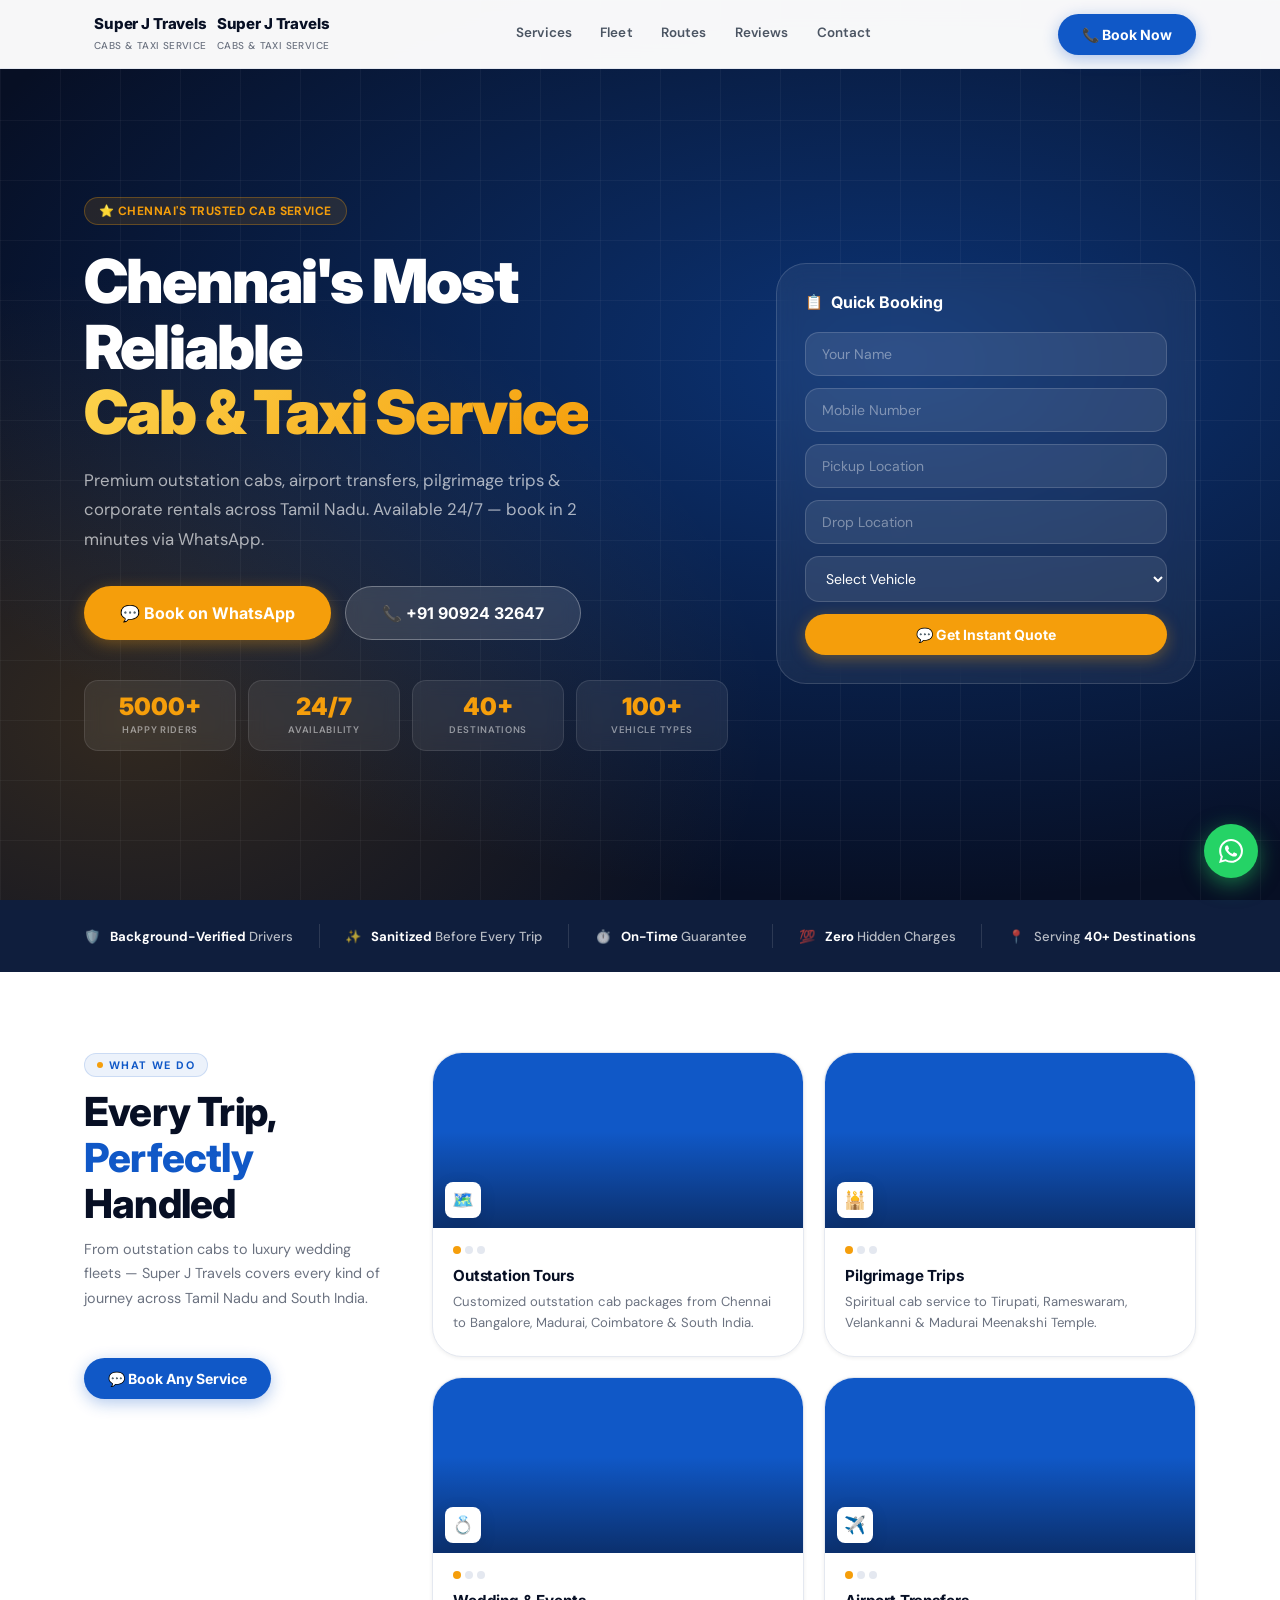
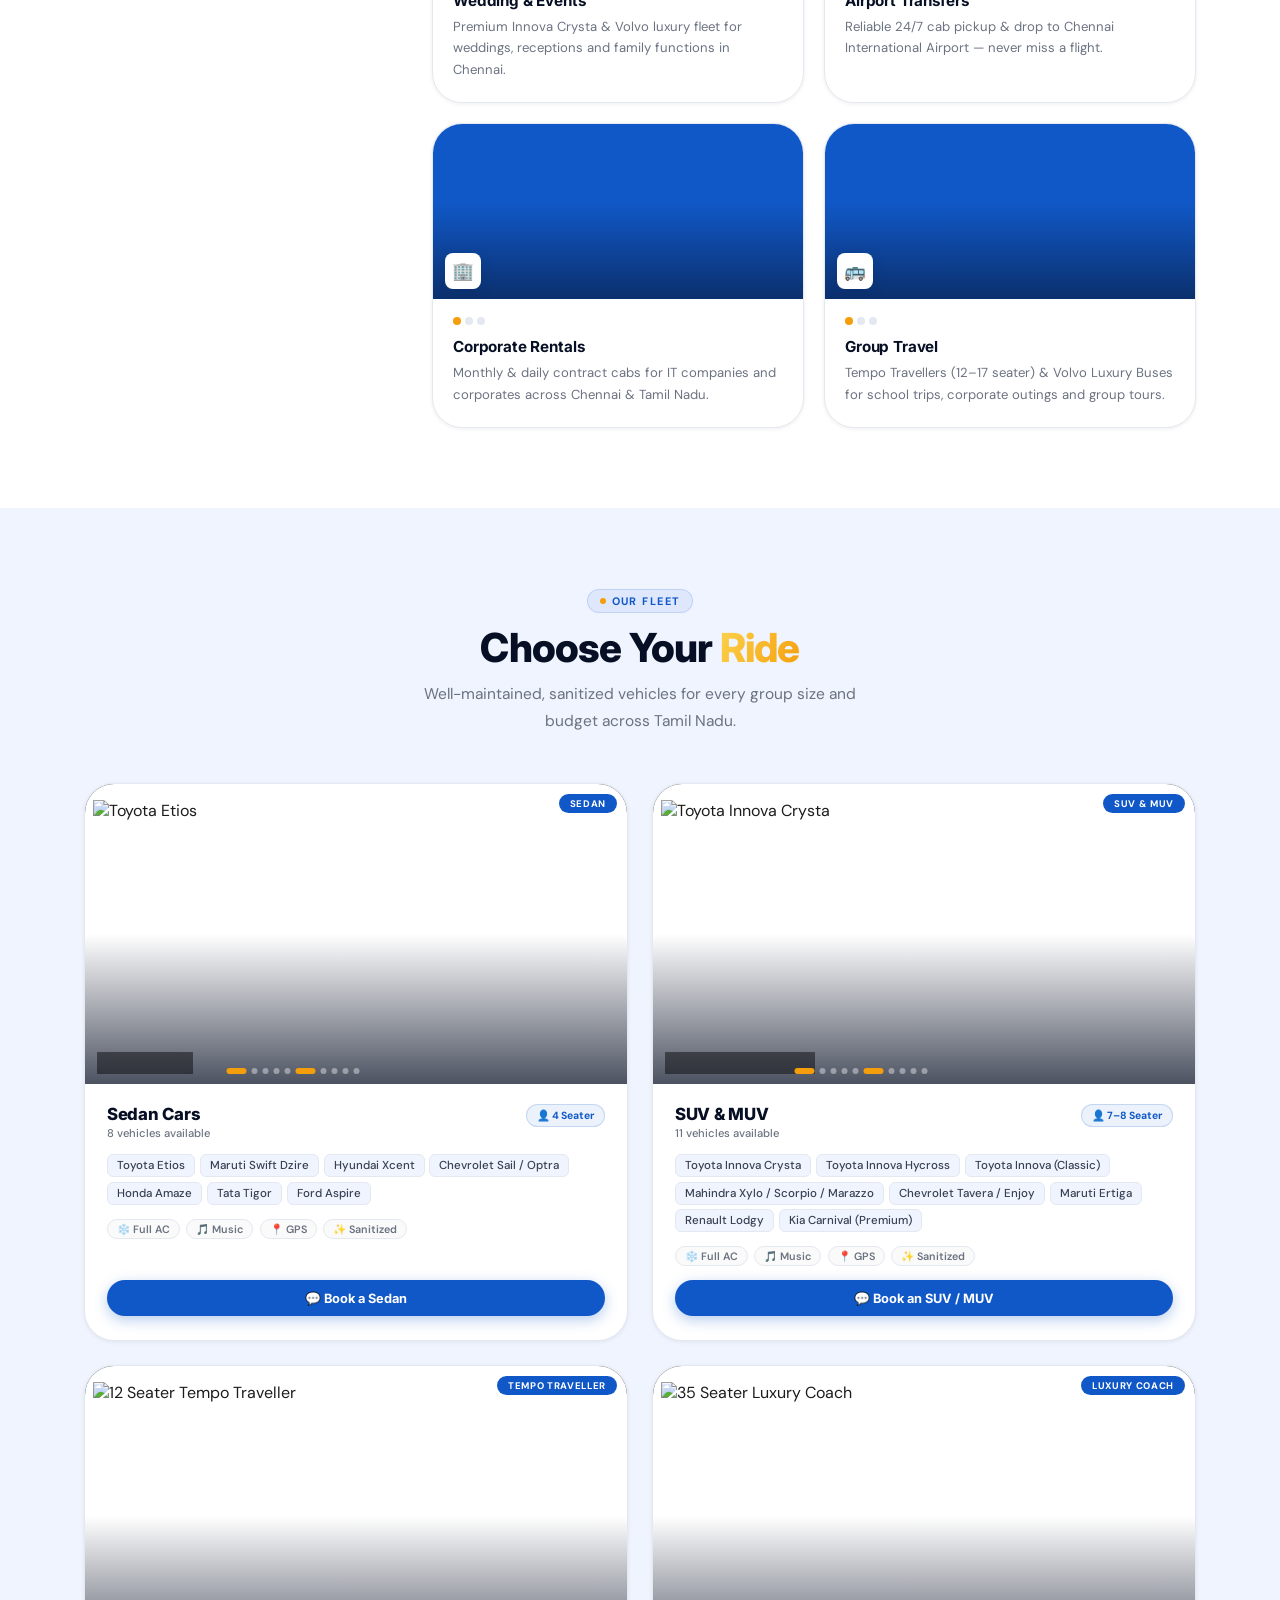
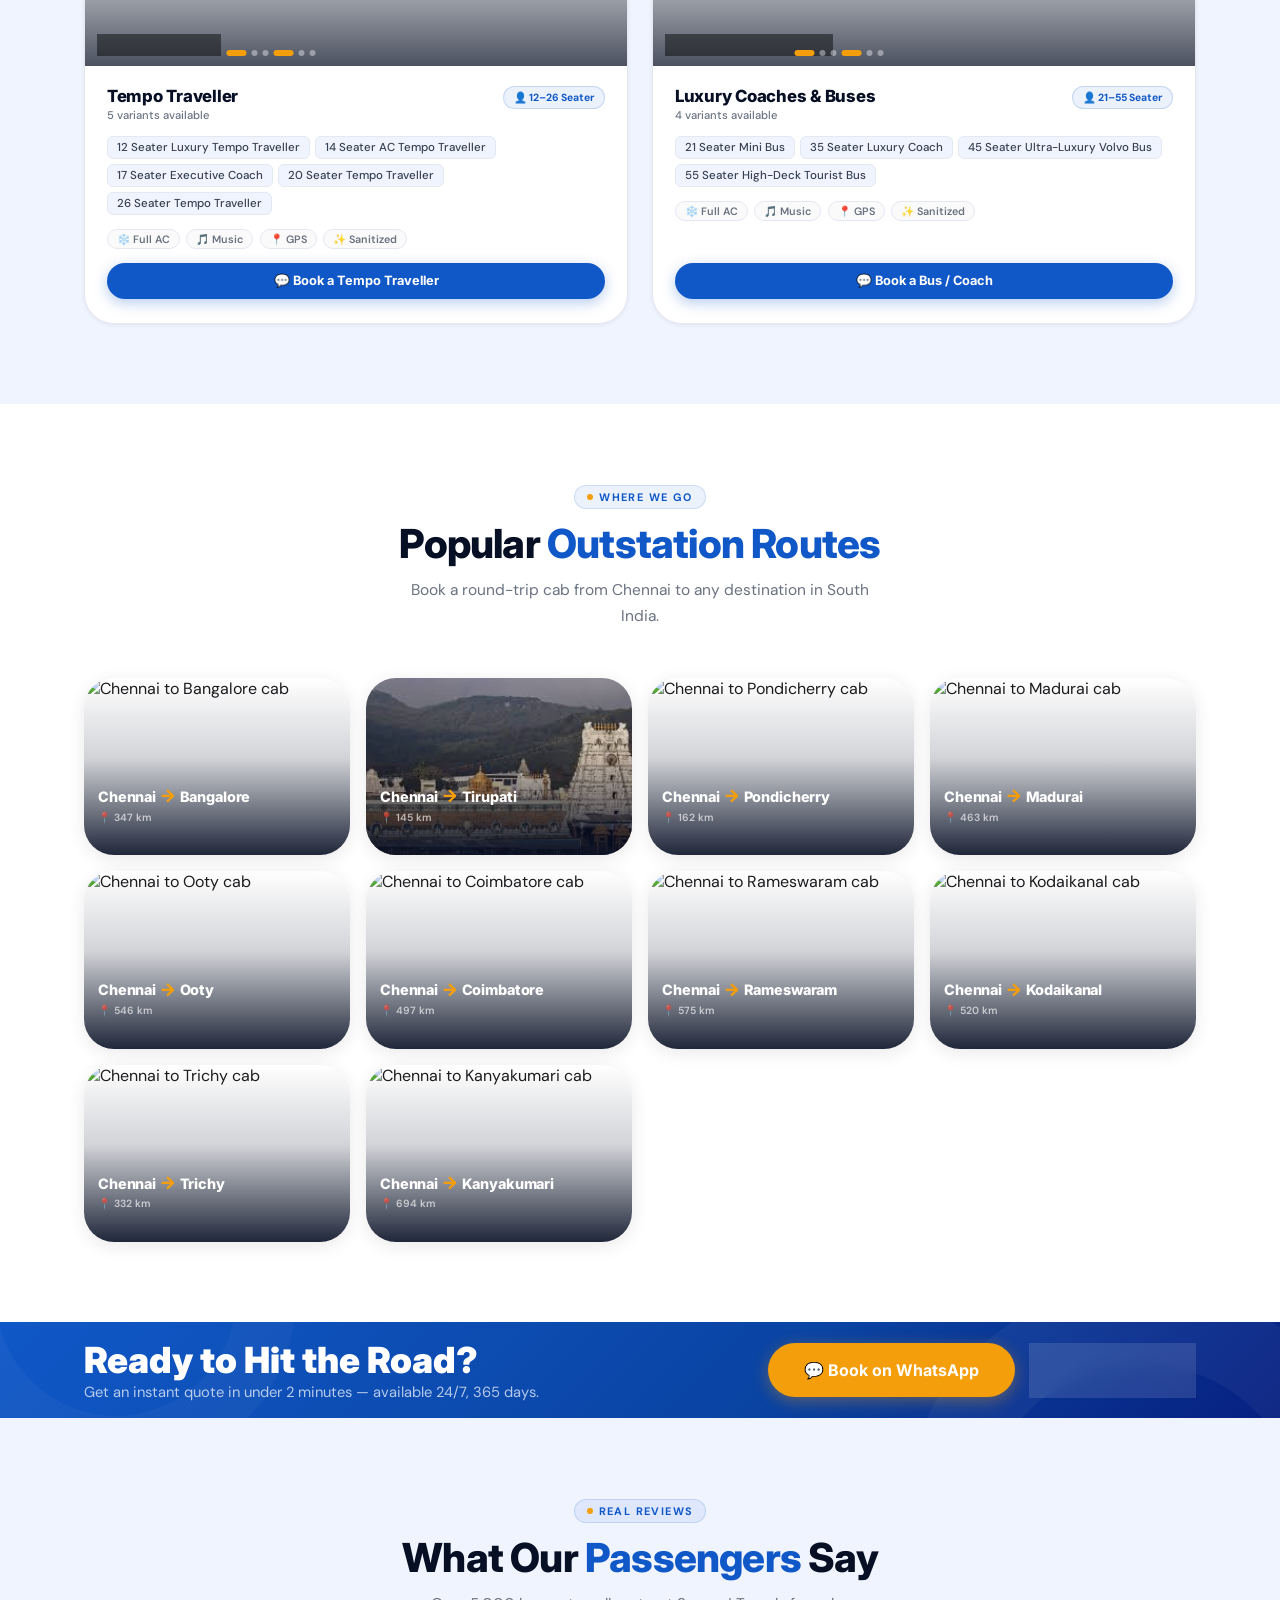
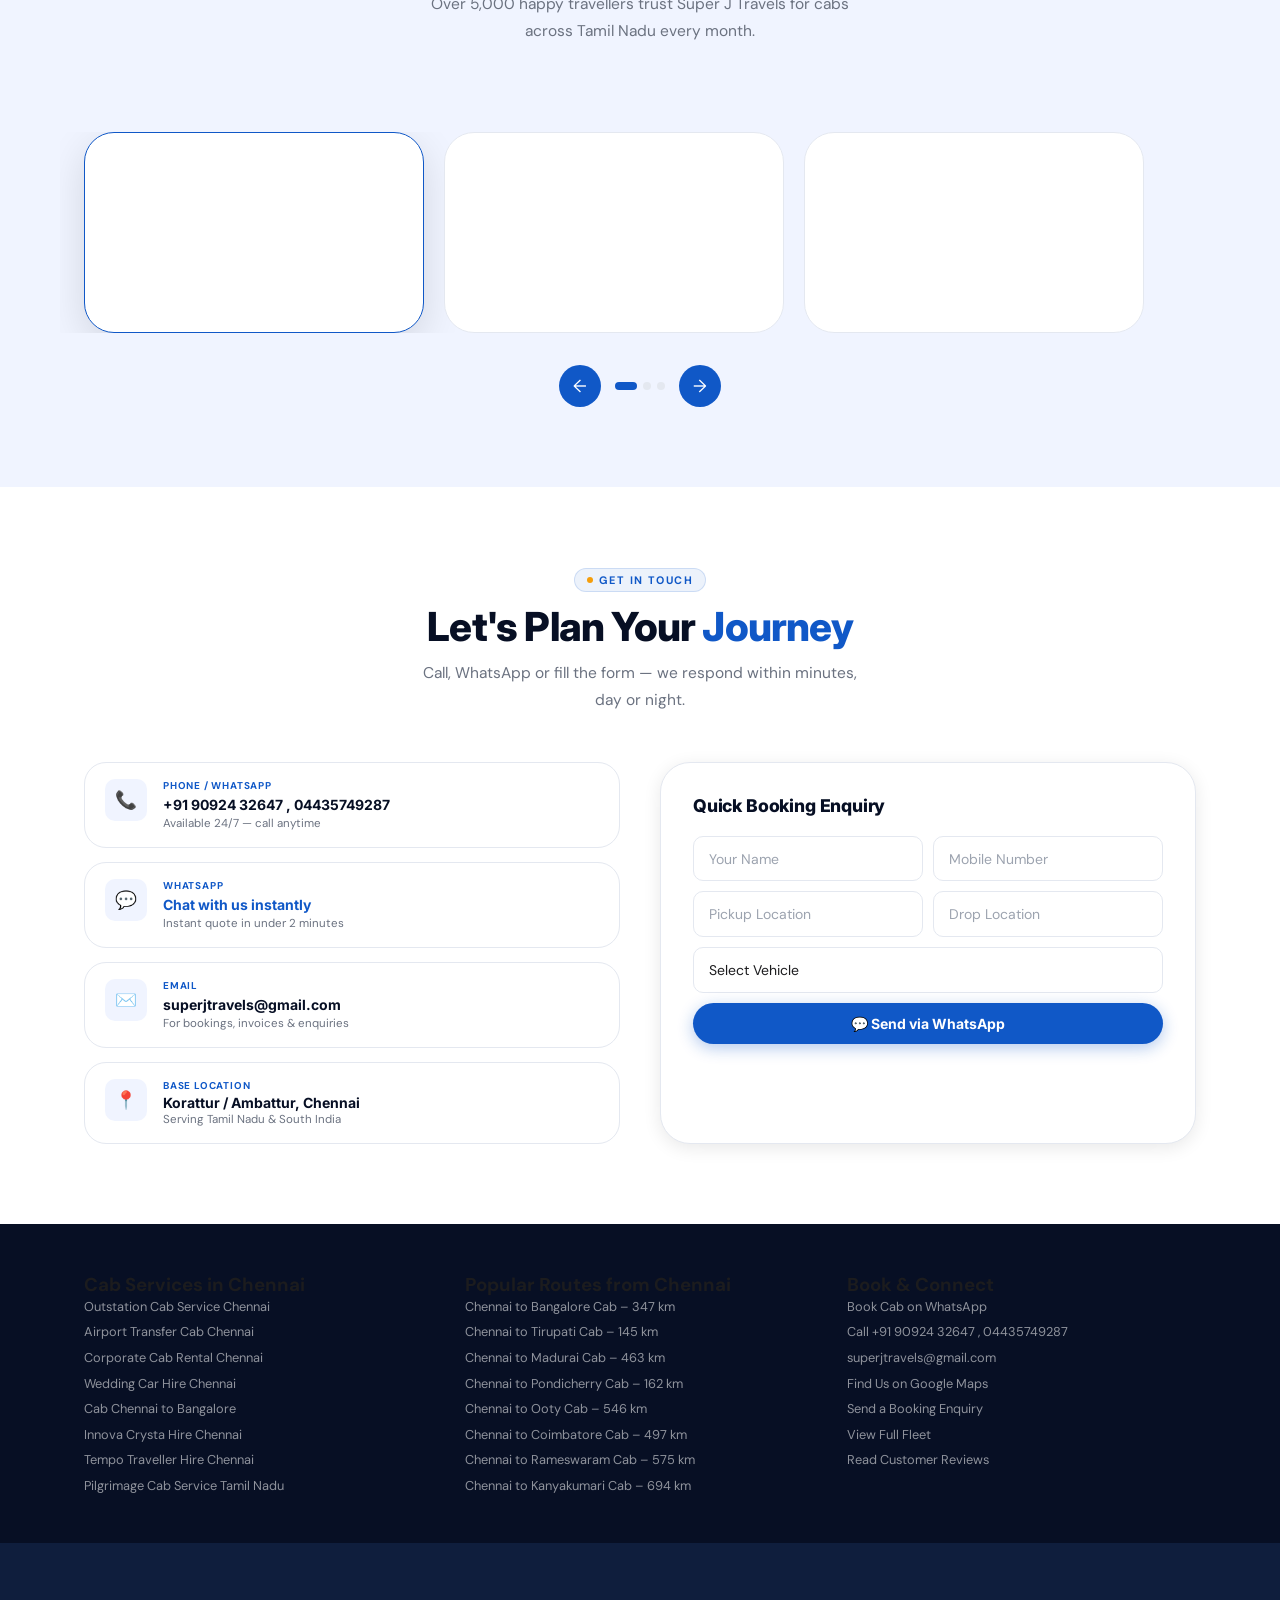
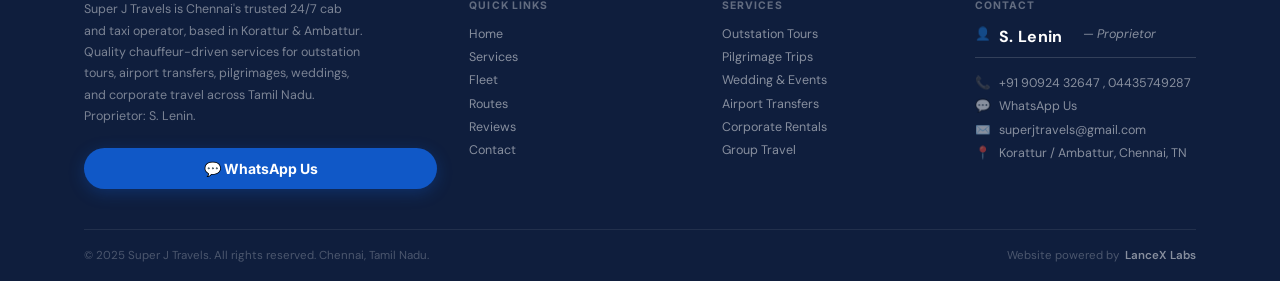
==== index.html @ 06e4482f "Update index.html" ====
<!DOCTYPE html>
<html lang="en">
<head>
<meta charset="UTF-8"/>
<meta name="viewport" content="width=device-width,initial-scale=1.0"/>
<title>Super J Travels – Best Cab & Taxi Service in Chennai | 24/7 Outstation Cabs Tamil Nadu</title>
<meta name="description" content="Super J Travels offers reliable 24/7 cab and taxi services in Chennai, Tamil Nadu. Book outstation cabs, airport transfers, pilgrimage trips to Tirupati & Rameswaram, wedding cars, and corporate rentals. Call +91 90924 32647."/>
<meta name="keywords" content="cab service Chennai, taxi service Chennai, outstation cab Chennai, airport transfer Chennai, Tirupati cab from Chennai, Rameswaram cab, Chennai to Bangalore cab, Innova Crysta hire Chennai, corporate cab Chennai, Super J Travels, cabs Tamil Nadu, 24/7 taxi Chennai"/>
<meta name="author" content="Super J Travels, Chennai"/>
<link rel="icon" href="https://github.com/lancexlabs/superjtravels/blob/main/images/logo.jpeg?raw=true" type="image/x-icon" style="width: 300px; height: auto;">
<meta name="robots" content="index, follow"/>
<link rel="canonical" href="https://superjtravels.in/"/>
<meta property="og:type" content="website"/>
<meta property="og:title" content="Super J Travels – Best Cab & Taxi Service in Chennai"/>
<meta property="og:description" content="24/7 premium cab service in Chennai. Outstation tours, airport transfers, pilgrimage trips, wedding cars & corporate rentals across Tamil Nadu."/>
<meta property="og:url" content="https://superjtravels.in/"/>
<meta property="og:image" content="https://superjtravels.in/images/logo.png"/>
<meta property="og:site_name" content="Super J Travels"/>
<meta property="og:locale" content="en_IN"/>
<meta name="twitter:card" content="summary_large_image"/>
<meta name="twitter:title" content="Super J Travels – Cab & Taxi Service Chennai"/>
<meta name="twitter:description" content="Premium 24/7 cab service in Chennai. Book outstation, airport, pilgrimage & corporate rides."/>
<meta name="geo.region" content="IN-TN"/>
<meta name="geo.placename" content="Chennai"/>
<meta name="geo.position" content="13.0827;80.2707"/>
<meta name="ICBM" content="13.0827, 80.2707"/>

<script type="application/ld+json">
{
  "@context":"https://schema.org",
  "@type":"LocalBusiness",
  "name":"Super J Travels",
  "description":"Premium 24/7 cab and taxi service in Chennai. Outstation tours, airport transfers, pilgrimage trips, wedding cars and corporate rentals across Tamil Nadu.",
  "url":"https://superjtravels.in",
  "telephone":"+919092432647",
  "email":"superjtravels@gmail.com",
  "address":{"@type":"PostalAddress","addressLocality":"Chennai","addressRegion":"Tamil Nadu","addressCountry":"IN"},
  "geo":{"@type":"GeoCoordinates","latitude":13.0827,"longitude":80.2707},
  "openingHours":"Mo-Su 00:00-24:00",
  "priceRange":"₹₹",
  "serviceArea":{"@type":"State","name":"Tamil Nadu"},
  "hasMap":"https://maps.google.com/?q=Chennai,Tamil+Nadu",
  "sameAs":["https://wa.me/919092432647"]
}
</script>

<script type="application/ld+json">
{
  "@context":"https://schema.org",
  "@type":"FAQPage",
  "mainEntity":[
    {"@type":"Question","name":"How do I book a cab in Chennai with Super J Travels?","acceptedAnswer":{"@type":"Answer","text":"You can book instantly via WhatsApp at +91 90924 32647 or call us directly. We respond within minutes, 24/7."}},
    {"@type":"Question","name":"Does Super J Travels offer outstation cabs from Chennai?","acceptedAnswer":{"@type":"Answer","text":"Yes, we offer outstation cabs from Chennai to Bangalore, Tirupati, Madurai, Coimbatore, Ooty, Pondicherry, Rameswaram, Kanyakumari and 40+ destinations across South India."}},
    {"@type":"Question","name":"What vehicles are available for hire in Chennai?","acceptedAnswer":{"@type":"Answer","text":"We offer Toyota Innova Crysta, Mahindra Xylo, Mahindra Scorpio, Tempo Traveller (12–17 seater), and Volvo Luxury Buses."}},
    {"@type":"Question","name":"Is Super J Travels available for airport transfers in Chennai?","acceptedAnswer":{"@type":"Answer","text":"Yes, we provide 24/7 airport pickup and drop services to and from Chennai International Airport."}}
  ]
}
</script>

<link rel="preconnect" href="https://fonts.googleapis.com"/>
<link rel="preconnect" href="https://fonts.gstatic.com" crossorigin/>
<link href="https://fonts.googleapis.com/css2?family=Inter:wght@400;500;600;700;800;900&family=DM+Sans:wght@400;500;600;700&display=swap" rel="stylesheet"/>
<link rel="stylesheet" href="style.css">
</head>
<body>

<!-- NAVBAR -->
<header class="navbar" id="navbar">
  <div class="container nav-inner">
    <a href="#home" class="nav-logo">
          <img src="https://github.com/lancexlabs/superjtravels/blob/main/images/logo.jpeg?raw=true" alt=""> <div> <strong>Super J Travels</strong><span>Cabs &amp; Taxi Service</span></div>
      <div><strong>Super J Travels</strong><span>Cabs &amp; Taxi Service</span></div>
    </a>
    <nav class="nav-links" aria-label="Main navigation">
      <a href="#services"     class="nav-link">Services</a>
      <a href="#fleet"        class="nav-link">Fleet</a>
      <a href="#routes"       class="nav-link">Routes</a>
      <a href="#testimonials" class="nav-link">Reviews</a>
      <a href="#contact"      class="nav-link">Contact</a>
    </nav>
    <a href="#" class="btn btn-blue" id="navWa">📞 Book Now</a>
    <button class="hamburger" id="hamburger" aria-label="Toggle menu" aria-expanded="false">
      <span></span><span></span><span></span>
    </button>
  </div>
</header>

<div class="mobile-nav" id="mobileNav" aria-hidden="true">
  <a href="#services"     onclick="closeMenu()">Services</a>
  <a href="#fleet"        onclick="closeMenu()">Fleet</a>
  <a href="#routes"       onclick="closeMenu()">Routes</a>
  <a href="#testimonials" onclick="closeMenu()">Reviews</a>
  <a href="#contact"      onclick="closeMenu()">Contact</a>
  <a href="#" class="btn btn-blue btn-full" id="mobileWa">💬 Book on WhatsApp</a>
</div>

<!-- HERO -->
<section class="hero" id="home" aria-label="Hero - Book a cab in Chennai">
  <div class="hero-mesh"></div>
  <div class="hero-grid"></div>
  <div class="container hero-inner">
    <div>
      <div class="hero-badge">⭐ Chennai's Trusted Cab Service</div>
      <h1 class="hero-h1">Chennai's Most Reliable<br><em>Cab &amp; Taxi Service</em></h1>
      <p class="hero-sub">Premium outstation cabs, airport transfers, pilgrimage trips &amp; corporate rentals across Tamil Nadu. Available 24/7 — book in 2 minutes via WhatsApp.</p>
      <div class="hero-actions">
        <a href="#" class="btn btn-amber btn-lg" id="heroWa">💬 Book on WhatsApp</a>
        <a href="tel:+919092432647" class="btn btn-ghost-white btn-lg">📞 +91 90924 32647</a>
      </div>
      <div class="hero-stats">
        <div class="stat"><span class="stat-val">5000+</span><span class="stat-lbl">Happy Riders</span></div>
        <div class="stat"><span class="stat-val">24/7</span><span class="stat-lbl">Availability</span></div>
        <div class="stat"><span class="stat-val">40+</span><span class="stat-lbl">Destinations</span></div>
        <div class="stat"><span class="stat-val">100+</span><span class="stat-lbl">Vehicle Types</span></div>
      </div>
    </div>
    <aside class="hero-card" aria-label="Quick booking form">
      <div class="hero-card-title">Quick Booking</div>
      <input id="hcName"    type="text" class="hc-input" placeholder="Your Name"       autocomplete="name"/>
      <input id="hcPhone"   type="tel"  class="hc-input" placeholder="Mobile Number"   autocomplete="tel"/>
      <input id="hcPickup"  type="text" class="hc-input" placeholder="Pickup Location"/>
      <input id="hcDrop"    type="text" class="hc-input" placeholder="Drop Location"/>
      <select id="hcVehicle" class="hc-input">
        <option value="">Select Vehicle</option>
        <option>Swift Dzire (4 Seater)</option>
        <option>Toyota Innova Crysta (7 Seater)</option>
        <option>Mahindra Xylo (8 Seater)</option>
        <option>Mahindra Scorpio (7 Seater)</option>
        <option>Tempo Traveller (12 Seater)</option>
        <option>Tempo Traveller (17 Seater)</option>
        <option>Volvo Luxury Bus</option>
      </select>
      <button class="btn btn-amber btn-full" id="hcSubmit" type="button">💬 Get Instant Quote</button>
    </aside>
  </div>
</section>

<!-- TRUST BAR -->
<div class="trust-bar" role="region" aria-label="Trust indicators">
  <div class="container trust-inner">
    <div class="trust-item">🛡️ <span><strong>Background-Verified</strong> Drivers</span></div>
    <div class="trust-divider"></div>
    <div class="trust-item">✨ <span><strong>Sanitized</strong> Before Every Trip</span></div>
    <div class="trust-divider"></div>
    <div class="trust-item">⏱️ <span><strong>On-Time</strong> Guarantee</span></div>
    <div class="trust-divider"></div>
    <div class="trust-item">💯 <span><strong>Zero</strong> Hidden Charges</span></div>
    <div class="trust-divider"></div>
    <div class="trust-item">📍 <span>Serving <strong>40+ Destinations</strong></span></div>
  </div>
</div>

<!-- SERVICES -->
<section class="section" id="services" aria-labelledby="svc-heading">
  <div class="container">
    <div class="svc-layout">
      <div class="svc-sidebar reveal">
        <div class="sec-head">
          <span class="sec-label">What We Do</span>
          <h2 class="sec-title" id="svc-heading">Every Trip,<br><em>Perfectly</em> Handled</h2>
          <p class="sec-sub svc-sidebar-text">From outstation cabs to luxury wedding fleets — Super J Travels covers every kind of journey across Tamil Nadu and South India.</p>
        </div>
        <a href="#" class="btn btn-blue" id="svcWa">💬 Book Any Service</a>
      </div>
      <div class="svc-grid stagger">
        <div class="svc-card"><div class="svc-img-wrap"><img class="svc-img" src="https://images.unsplash.com/photo-1506905925346-21bda4d32df4?w=600&q=80" alt="Outstation cab service from Chennai" loading="lazy" onerror="this.parentElement.style.background='#1058C7';this.style.display='none'"><span class="svc-badge">🗺️</span></div><div class="svc-body"><div class="svc-dot-bar"><div class="svc-dot"></div><div class="svc-dot"></div><div class="svc-dot"></div></div><h3 class="svc-title">Outstation Tours</h3><p class="svc-desc">Customized outstation cab packages from Chennai to Bangalore, Madurai, Coimbatore &amp; South India.</p></div></div>
        <div class="svc-card"><div class="svc-img-wrap"><img class="svc-img" src="https://images.unsplash.com/photo-1544735716-392fe2489ffa?w=600&q=80" alt="Pilgrimage cab service Tirupati Rameswaram" loading="lazy" onerror="this.parentElement.style.background='#1058C7';this.style.display='none'"><span class="svc-badge">🕌</span></div><div class="svc-body"><div class="svc-dot-bar"><div class="svc-dot"></div><div class="svc-dot"></div><div class="svc-dot"></div></div><h3 class="svc-title">Pilgrimage Trips</h3><p class="svc-desc">Spiritual cab service to Tirupati, Rameswaram, Velankanni &amp; Madurai Meenakshi Temple.</p></div></div>
        <div class="svc-card"><div class="svc-img-wrap"><img class="svc-img" src="https://images.unsplash.com/photo-1519225421980-715cb0215aed?w=600&q=80" alt="Wedding car hire Chennai" loading="lazy" onerror="this.parentElement.style.background='#1058C7';this.style.display='none'"><span class="svc-badge">💍</span></div><div class="svc-body"><div class="svc-dot-bar"><div class="svc-dot"></div><div class="svc-dot"></div><div class="svc-dot"></div></div><h3 class="svc-title">Wedding &amp; Events</h3><p class="svc-desc">Premium Innova Crysta &amp; Volvo luxury fleet for weddings, receptions and family functions in Chennai.</p></div></div>
        <div class="svc-card"><div class="svc-img-wrap"><img class="svc-img" src="https://images.unsplash.com/photo-1436491865332-7a61a109cc05?w=600&q=80" alt="Chennai airport cab transfer" loading="lazy" onerror="this.parentElement.style.background='#1058C7';this.style.display='none'"><span class="svc-badge">✈️</span></div><div class="svc-body"><div class="svc-dot-bar"><div class="svc-dot"></div><div class="svc-dot"></div><div class="svc-dot"></div></div><h3 class="svc-title">Airport Transfers</h3><p class="svc-desc">Reliable 24/7 cab pickup &amp; drop to Chennai International Airport — never miss a flight.</p></div></div>
        <div class="svc-card"><div class="svc-img-wrap"><img class="svc-img" src="https://images.unsplash.com/photo-1497366216548-37526070297c?w=600&q=80" alt="Corporate cab rental Chennai" loading="lazy" onerror="this.parentElement.style.background='#1058C7';this.style.display='none'"><span class="svc-badge">🏢</span></div><div class="svc-body"><div class="svc-dot-bar"><div class="svc-dot"></div><div class="svc-dot"></div><div class="svc-dot"></div></div><h3 class="svc-title">Corporate Rentals</h3><p class="svc-desc">Monthly &amp; daily contract cabs for IT companies and corporates across Chennai &amp; Tamil Nadu.</p></div></div>
        <div class="svc-card"><div class="svc-img-wrap"><img class="svc-img" src="https://images.unsplash.com/photo-1544620347-c4fd4a3d5957?w=600&q=80" alt="Group travel bus hire Chennai" loading="lazy" onerror="this.parentElement.style.background='#1058C7';this.style.display='none'"><span class="svc-badge">🚌</span></div><div class="svc-body"><div class="svc-dot-bar"><div class="svc-dot"></div><div class="svc-dot"></div><div class="svc-dot"></div></div><h3 class="svc-title">Group Travel</h3><p class="svc-desc">Tempo Travellers (12–17 seater) &amp; Volvo Luxury Buses for school trips, corporate outings and group tours.</p></div></div>
      </div>
    </div>
  </div>
</section>

<!-- FLEET -->
<section class="section sec-alt" id="fleet" aria-labelledby="fleet-heading">
  <div class="container">
    <div class="sec-head center reveal">
      <span class="sec-label">Our Fleet</span>
      <h2 class="sec-title" id="fleet-heading">Choose Your <mark>Ride</mark></h2>
      <p class="sec-sub">Well-maintained, sanitized vehicles for every group size and budget across Tamil Nadu.</p>
    </div>
    <div class="fleet-cat-grid stagger">

      <!-- SEDAN -->
      <div class="fleet-cat-card">
        <div class="fcc-slideshow" data-index="0">
          <div class="fcc-slides">
            <div class="fcc-slide active"><img src="https://images.overdrive.in/wp-content/uploads/2013/05/Toyota-Etios.jpg" alt="Toyota Etios" loading="lazy"/><span class="fcc-slide-name">Toyota Etios</span></div>
            <div class="fcc-slide"><img src="https://www.carbike360.com/_next/image?url=https%3A%2F%2Fs3.ap-south-1.amazonaws.com%2Fcb360static%2Fuploads%2F93915ea9-f81f-41bb-9972-b286be448b48-small-New%2520Project%2520-%25202025-01-16T161103.598.webp&w=3840&q=75" alt="Maruti Swift Dzire" loading="lazy"/><span class="fcc-slide-name">Maruti Swift Dzire</span></div>
            <div class="fcc-slide"><img src="https://imgd-ct.aeplcdn.com/664x415/n/2fhd7sa_1471629.jpg?q=80" alt="Hyundai Xcent" loading="lazy"/><span class="fcc-slide-name">Hyundai Xcent</span></div>
            <div class="fcc-slide"><img src="https://www.hondacarindia.com/_next/image?url=https%3A%2F%2Fwww.hondacarindia.com%2Fweb-data%2Fmodels%2F2024%2FnewAmaze%2Fexterior360Desktop%2FAMAZE_EXT_360_PEARL_WHITE_V-3__00009_chooseCar.png&w=3840&q=75" alt="Honda Amaze" loading="lazy"/><span class="fcc-slide-name">Honda Amaze</span></div>
            <div class="fcc-slide"><img src="https://imgd.aeplcdn.com/664x374/n/ssadv9b_1808221.jpg?q=80" alt="Tata Tigor" loading="lazy"/><span class="fcc-slide-name">Tata Tigor / Ford Aspire</span></div>
          </div>
          <button class="fcc-arrow fcc-prev" aria-label="Previous vehicle">&#8249;</button>
          <button class="fcc-arrow fcc-next" aria-label="Next vehicle">&#8250;</button>
          <div class="fcc-dots"></div>
          <span class="fcc-cat-badge">Sedan</span>
        </div>
        <div class="fcc-body">
          <div class="fcc-header">
            <div><div class="fcc-title">Sedan Cars</div><div class="fcc-subtitle">8 vehicles available</div></div>
            <div class="fcc-seats-pill">👤 4 Seater</div>
          </div>
          <ul class="fcc-models"><li>Toyota Etios</li><li>Maruti Swift Dzire</li><li>Hyundai Xcent</li><li>Chevrolet Sail / Optra</li><li>Honda Amaze</li><li>Tata Tigor</li><li>Ford Aspire</li></ul>
          <div class="fcc-amenities"><span>❄️ Full AC</span><span>🎵 Music</span><span>📍 GPS</span><span>✨ Sanitized</span></div>
          <a href="#" class="fleet-btn fcc-book-btn" data-v="Sedan Car">💬 Book a Sedan</a>
        </div>
      </div>

      <!-- SUV & MUV -->
      <div class="fleet-cat-card">
        <div class="fcc-slideshow" data-index="0">
          <div class="fcc-slides">
            <div class="fcc-slide active"><img src="https://motoroctane.com/wp-content/uploads/2020/04/innova-crysta-1.jpg" alt="Toyota Innova Crysta" loading="lazy"/><span class="fcc-slide-name">Toyota Innova Crysta</span></div>
            <div class="fcc-slide"><img src="https://5.imimg.com/data5/GD/IO/GLADMIN-24911211/mahindra-xylo-car-500x500.png" alt="Mahindra Xylo" loading="lazy"/><span class="fcc-slide-name">Mahindra Xylo</span></div>
            <div class="fcc-slide"><img src="https://5.imimg.com/data5/VK/TC/YQ/SELLER-48821263/mahindra-marazzo-500x500.png" alt="Mahindra Marazzo" loading="lazy"/><span class="fcc-slide-name">Mahindra Marazzo</span></div>
            <div class="fcc-slide"><img src="https://stimg.cardekho.com/images/carexteriorimages/930x620/Kia/Carnival/8001/1755866555419/front-left-side-47.jpg" alt="Kia Carnival" loading="lazy"/><span class="fcc-slide-name">Kia Carnival (Premium)</span></div>
            <div class="fcc-slide"><img src="https://shivamautozone.com/wp-content/uploads/2024/09/ERTIGA_BLUISH_BLACK.webp" alt="Maruti Ertiga" loading="lazy"/><span class="fcc-slide-name">Maruti Ertiga / Renault Lodgy</span></div>
          </div>
          <button class="fcc-arrow fcc-prev" aria-label="Previous vehicle">&#8249;</button>
          <button class="fcc-arrow fcc-next" aria-label="Next vehicle">&#8250;</button>
          <div class="fcc-dots"></div>
          <span class="fcc-cat-badge">SUV &amp; MUV</span>
        </div>
        <div class="fcc-body">
          <div class="fcc-header">
            <div><div class="fcc-title">SUV &amp; MUV</div><div class="fcc-subtitle">11 vehicles available</div></div>
            <div class="fcc-seats-pill">👤 7–8 Seater</div>
          </div>
          <ul class="fcc-models"><li>Toyota Innova Crysta</li><li>Toyota Innova Hycross</li><li>Toyota Innova (Classic)</li><li>Mahindra Xylo / Scorpio / Marazzo</li><li>Chevrolet Tavera / Enjoy</li><li>Maruti Ertiga</li><li>Renault Lodgy</li><li>Kia Carnival (Premium)</li></ul>
          <div class="fcc-amenities"><span>❄️ Full AC</span><span>🎵 Music</span><span>📍 GPS</span><span>✨ Sanitized</span></div>
          <a href="#" class="fleet-btn fcc-book-btn" data-v="SUV / MUV">💬 Book an SUV / MUV</a>
        </div>
      </div>

      <!-- TEMPO TRAVELLER -->
      <div class="fleet-cat-card">
        <div class="fcc-slideshow" data-index="0">
          <div class="fcc-slides">
            <div class="fcc-slide active"><img src="https://www.vpltravels.com/wp-content/uploads/2023/07/Untitled-design-46-1024x1024.webp" alt="12 Seater Tempo Traveller" loading="lazy"/><span class="fcc-slide-name">12 Seater Luxury</span></div>
            <div class="fcc-slide"><img src="https://www.belhasamotors.com/wp-content/uploads/2024/11/force-urbania-14-seater-bus.jpg" alt="14 Seater Tempo Traveller" loading="lazy"/><span class="fcc-slide-name">14 Seater AC</span></div>
            <div class="fcc-slide"><img src="https://images.jdmagicbox.com/quickquotes/images_main/force-tourist-bus-20-seater-2220357115-5ztb3wt4.jpg" alt="20 Seater Tempo" loading="lazy"/><span class="fcc-slide-name">20 Seater Tempo</span></div>
          </div>
          <button class="fcc-arrow fcc-prev" aria-label="Previous vehicle">&#8249;</button>
          <button class="fcc-arrow fcc-next" aria-label="Next vehicle">&#8250;</button>
          <div class="fcc-dots"></div>
          <span class="fcc-cat-badge">Tempo Traveller</span>
        </div>
        <div class="fcc-body">
          <div class="fcc-header">
            <div><div class="fcc-title">Tempo Traveller</div><div class="fcc-subtitle">5 variants available</div></div>
            <div class="fcc-seats-pill">👤 12–26 Seater</div>
          </div>
          <ul class="fcc-models"><li>12 Seater Luxury Tempo Traveller</li><li>14 Seater AC Tempo Traveller</li><li>17 Seater Executive Coach</li><li>20 Seater Tempo Traveller</li><li>26 Seater Tempo Traveller</li></ul>
          <div class="fcc-amenities"><span>❄️ Full AC</span><span>🎵 Music</span><span>📍 GPS</span><span>✨ Sanitized</span></div>
          <a href="#" class="fleet-btn fcc-book-btn" data-v="Tempo Traveller">💬 Book a Tempo Traveller</a>
        </div>
      </div>

      <!-- LUXURY COACHES -->
      <div class="fleet-cat-card">
        <div class="fcc-slideshow" data-index="0">
          <div class="fcc-slides">
            <div class="fcc-slide active"><img src="https://cdn-ilbaihh.nitrocdn.com/suqrOmtFLSELwKyLIigLsDCGbTECElxo/assets/images/optimized/rev-434d918/svanigroup.com/wp-content/uploads/2024/03/Eicher-Bus-35-seater-NonAc-.png" alt="35 Seater Luxury Coach" loading="lazy"/><span class="fcc-slide-name">35 Seater Luxury Coach</span></div>
            <div class="fcc-slide"><img src="https://ommsaitoursandtravel.com/wp-content/uploads/2023/10/New-Project-27-1.png" alt="45 Seater Volvo Bus" loading="lazy"/><span class="fcc-slide-name">45 Seater Ultra-Luxury Volvo</span></div>
            <div class="fcc-slide"><img src="https://www.volvobuses.com/content/dam/volvo-buses/markets/india/1860x1050-volvo-9600.jpg" alt="55 Seater High-Deck Bus" loading="lazy"/><span class="fcc-slide-name">55 Seater High-Deck Tourist</span></div>
          </div>
          <button class="fcc-arrow fcc-prev" aria-label="Previous vehicle">&#8249;</button>
          <button class="fcc-arrow fcc-next" aria-label="Next vehicle">&#8250;</button>
          <div class="fcc-dots"></div>
          <span class="fcc-cat-badge">Luxury Coach</span>
        </div>
        <div class="fcc-body">
          <div class="fcc-header">
            <div><div class="fcc-title">Luxury Coaches &amp; Buses</div><div class="fcc-subtitle">4 variants available</div></div>
            <div class="fcc-seats-pill">👤 21–55 Seater</div>
          </div>
          <ul class="fcc-models"><li>21 Seater Mini Bus</li><li>35 Seater Luxury Coach</li><li>45 Seater Ultra-Luxury Volvo Bus</li><li>55 Seater High-Deck Tourist Bus</li></ul>
          <div class="fcc-amenities"><span>❄️ Full AC</span><span>🎵 Music</span><span>📍 GPS</span><span>✨ Sanitized</span></div>
          <a href="#" class="fleet-btn fcc-book-btn" data-v="Luxury Bus / Coach">💬 Book a Bus / Coach</a>
        </div>
      </div>

    </div>
  </div>
</section>

<!-- ROUTES -->
<section class="section" id="routes" aria-labelledby="routes-heading">
  <div class="container">
    <div class="sec-head center reveal">
      <span class="sec-label">Where We Go</span>
      <h2 class="sec-title" id="routes-heading">Popular <em>Outstation Routes</em></h2>
      <p class="sec-sub">Book a round-trip cab from Chennai to any destination in South India.</p>
    </div>
    <div class="routes-grid stagger">
      <a class="route-card" href="#" data-t="Bangalore"   aria-label="Book cab to Bangalore 347km"><img class="route-bg" src="https://images.unsplash.com/photo-1596176530529-78163a4f7af2?w=500&q=80" loading="lazy" alt="Chennai to Bangalore cab"><div class="route-overlay"></div><div class="route-content"><div class="route-cities"><span class="route-from">Chennai</span><span class="route-arrow">→</span><span class="route-to">Bangalore</span></div><div class="route-dist">📍 347 km</div><div class="route-cta">Book Now →</div></div></a>
      <a class="route-card" href="#" data-t="Tirupati"    aria-label="Book cab to Tirupati 145km"><img class="route-bg" src="[data-uri]" loading="lazy" alt="Chennai to Tirupati cab"><div class="route-overlay"></div><div class="route-content"><div class="route-cities"><span class="route-from">Chennai</span><span class="route-arrow">→</span><span class="route-to">Tirupati</span></div><div class="route-dist">📍 145 km</div><div class="route-cta">Book Now →</div></div></a>
      <a class="route-card" href="#" data-t="Pondicherry" aria-label="Book cab to Pondicherry 162km"><img class="route-bg" src="https://images.unsplash.com/photo-1566303052303-b2d2a9f16f0a?fm=jpg&q=60&w=3000&auto=format&fit=crop&ixlib=rb-4.1.0" loading="lazy" alt="Chennai to Pondicherry cab"><div class="route-overlay"></div><div class="route-content"><div class="route-cities"><span class="route-from">Chennai</span><span class="route-arrow">→</span><span class="route-to">Pondicherry</span></div><div class="route-dist">📍 162 km</div><div class="route-cta">Book Now →</div></div></a>
      <a class="route-card" href="#" data-t="Madurai"     aria-label="Book cab to Madurai 463km"><img class="route-bg" src="https://s7ap1.scene7.com/is/image/incredibleindia/meenakshi-amman-temple-madurai-tamil-nadu-1-attr-hero?qlt=82&ts=1726654436739" loading="lazy" alt="Chennai to Madurai cab"><div class="route-overlay"></div><div class="route-content"><div class="route-cities"><span class="route-from">Chennai</span><span class="route-arrow">→</span><span class="route-to">Madurai</span></div><div class="route-dist">📍 463 km</div><div class="route-cta">Book Now →</div></div></a>
      <a class="route-card" href="#" data-t="Ooty"        aria-label="Book cab to Ooty 546km"><img class="route-bg" src="https://t3.ftcdn.net/jpg/05/09/58/00/360_F_509580096_YjyHXMHyTm9OOkjUQS4kOxDXkxbOMWYi.jpg" loading="lazy" alt="Chennai to Ooty cab"><div class="route-overlay"></div><div class="route-content"><div class="route-cities"><span class="route-from">Chennai</span><span class="route-arrow">→</span><span class="route-to">Ooty</span></div><div class="route-dist">📍 546 km</div><div class="route-cta">Book Now →</div></div></a>
      <a class="route-card" href="#" data-t="Coimbatore"  aria-label="Book cab to Coimbatore 497km"><img class="route-bg" src="https://images.unsplash.com/photo-1561006289-4fe1a09bf743?q=80&w=1160&auto=format&fit=crop&ixlib=rb-4.1.0" loading="lazy" alt="Chennai to Coimbatore cab"><div class="route-overlay"></div><div class="route-content"><div class="route-cities"><span class="route-from">Chennai</span><span class="route-arrow">→</span><span class="route-to">Coimbatore</span></div><div class="route-dist">📍 497 km</div><div class="route-cta">Book Now →</div></div></a>
      <a class="route-card" href="#" data-t="Rameswaram"  aria-label="Book cab to Rameswaram 575km"><img class="route-bg" src="https://images.unsplash.com/photo-1588416936097-41850ab3d86d?w=500&q=80" loading="lazy" alt="Chennai to Rameswaram cab"><div class="route-overlay"></div><div class="route-content"><div class="route-cities"><span class="route-from">Chennai</span><span class="route-arrow">→</span><span class="route-to">Rameswaram</span></div><div class="route-dist">📍 575 km</div><div class="route-cta">Book Now →</div></div></a>
      <a class="route-card" href="#" data-t="Kodaikanal"  aria-label="Book cab to Kodaikanal 520km"><img class="route-bg" src="https://hblimg.mmtcdn.com/content/hubble/img/destimg/mmt/activities/m_Kodaikanal_destjulimg_2_l_730_1094.jpg" loading="lazy" alt="Chennai to Kodaikanal cab"><div class="route-overlay"></div><div class="route-content"><div class="route-cities"><span class="route-from">Chennai</span><span class="route-arrow">→</span><span class="route-to">Kodaikanal</span></div><div class="route-dist">📍 520 km</div><div class="route-cta">Book Now →</div></div></a>
      <a class="route-card" href="#" data-t="Trichy"      aria-label="Book cab to Trichy 332km"><img class="route-bg" src="https://www.trichyproperty.in/wp-content/uploads/2023/08/Trichy-rockfort-bg.webp" loading="lazy" alt="Chennai to Trichy cab"><div class="route-overlay"></div><div class="route-content"><div class="route-cities"><span class="route-from">Chennai</span><span class="route-arrow">→</span><span class="route-to">Trichy</span></div><div class="route-dist">📍 332 km</div><div class="route-cta">Book Now →</div></div></a>
      <a class="route-card" href="#" data-t="Kanyakumari" aria-label="Book cab to Kanyakumari 694km"><img class="route-bg" src="https://footloosedev.com/wp-content/uploads/2016/04/kanyakumari-e1736840394191.jpg" loading="lazy" alt="Chennai to Kanyakumari cab"><div class="route-overlay"></div><div class="route-content"><div class="route-cities"><span class="route-from">Chennai</span><span class="route-arrow">→</span><span class="route-to">Kanyakumari</span></div><div class="route-dist">📍 694 km</div><div class="route-cta">Book Now →</div></div></a>
    </div>
  </div>
</section>

<!-- CTA STRIP -->
<div class="cta-strip" role="complementary">
  <div class="container cta-content">
    <div>
      <h2 class="cta-h2">Ready to Hit the Road?</h2>
      <p class="cta-sub">Get an instant quote in under 2 minutes — available 24/7, 365 days.</p>
    </div>
    <div class="cta-btns">
      <a href="#" class="btn btn-amber btn-lg" id="ctaWa">💬 Book on WhatsApp</a>
      <a href="tel:+919092432647" class="btn btn-ghost-white btn-lg">📞 Call Now</a>
    </div>
  </div>
</div>

<!-- TESTIMONIALS — Supabase powered -->
<section class="section sec-alt" id="testimonials" aria-labelledby="reviews-heading">
  <div class="container">

    <div class="sec-head center reveal">
      <span class="sec-label">Real Reviews</span>
      <h2 class="sec-title" id="reviews-heading">What Our <em>Passengers</em> Say</h2>
      <p class="sec-sub">Over 5,000 happy travellers trust Super J Travels for cabs across Tamil Nadu every month.</p>
    </div>

    <!-- Aggregate bar — filled by JS -->
    <div id="homeAggBar" style="display:flex;align-items:center;justify-content:center;gap:1rem;flex-wrap:wrap;margin-bottom:2.5rem;opacity:0;transition:opacity .4s"></div>

    <!-- Slider -->
    <div class="t-outer">
      <div class="t-track" id="tTrack">
        <!-- Skeletons while loading -->
        <div class="t-card" style="min-width:340px"><div style="display:flex;flex-direction:column;gap:.75rem"><div class="skel skel-line w40" style="height:14px"></div><div class="skel skel-line" style="height:11px"></div><div class="skel skel-line w80" style="height:11px"></div><div class="skel skel-line w60" style="height:11px"></div><div style="display:flex;gap:.75rem;align-items:center;margin-top:.5rem"><div class="skel" style="width:40px;height:40px;border-radius:50%;flex-shrink:0"></div><div style="display:flex;flex-direction:column;gap:6px;flex:1"><div class="skel skel-line w60" style="height:11px"></div><div class="skel skel-line w40" style="height:10px"></div></div></div></div></div>
        <div class="t-card" style="min-width:340px"><div style="display:flex;flex-direction:column;gap:.75rem"><div class="skel skel-line w40" style="height:14px"></div><div class="skel skel-line" style="height:11px"></div><div class="skel skel-line w80" style="height:11px"></div><div style="display:flex;gap:.75rem;align-items:center;margin-top:.5rem"><div class="skel" style="width:40px;height:40px;border-radius:50%;flex-shrink:0"></div><div style="display:flex;flex-direction:column;gap:6px;flex:1"><div class="skel skel-line w60" style="height:11px"></div></div></div></div></div>
        <div class="t-card" style="min-width:340px"><div style="display:flex;flex-direction:column;gap:.75rem"><div class="skel skel-line w40" style="height:14px"></div><div class="skel skel-line" style="height:11px"></div><div class="skel skel-line w60" style="height:11px"></div><div style="display:flex;gap:.75rem;align-items:center;margin-top:.5rem"><div class="skel" style="width:40px;height:40px;border-radius:50%;flex-shrink:0"></div><div style="display:flex;flex-direction:column;gap:6px;flex:1"><div class="skel skel-line w60" style="height:11px"></div></div></div></div></div>
      </div>
    </div>

    <div class="t-controls">
      <button class="t-arrow" id="tPrev" aria-label="Previous review">&#8592;</button>
      <div class="t-dots" id="tDots" role="tablist"></div>
      <button class="t-arrow" id="tNext" aria-label="Next review">&#8594;</button>
    </div>

    <!-- View all — shown only when total > HOME_LIMIT -->
    <div id="viewAllWrap" style="text-align:center;margin-top:2rem;display:none">
      <a href="reviews.html" class="btn btn-outline">⭐ Read All Reviews</a>
      <p style="font-size:.75rem;color:var(--muted);margin-top:.625rem" id="viewAllSub"></p>
    </div>

  </div>
</section><!-- ← THIS WAS THE MISSING CLOSING TAG -->

<!-- CONTACT -->
<section class="section" id="contact" aria-labelledby="contact-heading">
  <div class="container">
    <div class="sec-head center reveal">
      <span class="sec-label">Get In Touch</span>
      <h2 class="sec-title" id="contact-heading">Let's Plan Your <em>Journey</em></h2>
      <p class="sec-sub">Call, WhatsApp or fill the form — we respond within minutes, day or night.</p>
    </div>
    <div class="contact-grid">
      <div class="contact-cards">
        <div class="c-card reveal"><div class="c-icon">📞</div><div><div class="c-label">Phone / WhatsApp</div><a href="tel:+919092432647" class="c-val" style="color:var(--navy)">+91 90924 32647 , 04435749287</a><div class="c-sub">Available 24/7 — call anytime</div></div></div>
        <div class="c-card reveal"><div class="c-icon">💬</div><div><div class="c-label">WhatsApp</div><a href="#" class="c-val" style="color:var(--blue)" id="contactWa">Chat with us instantly</a><div class="c-sub">Instant quote in under 2 minutes</div></div></div>
        <div class="c-card reveal"><div class="c-icon">✉️</div><div><div class="c-label">Email</div><a href="mailto:superjtravels@gmail.com" class="c-val" style="color:var(--navy)">superjtravels@gmail.com</a><div class="c-sub">For bookings, invoices &amp; enquiries</div></div></div>
        <a href="https://maps.app.goo.gl/DMRi4wqDMGU2T3ABA" target="_blank" rel="noopener noreferrer"><div class="c-card reveal"><div class="c-icon">📍</div><div><div class="c-label">Base Location</div><div class="c-val">Korattur / Ambattur, Chennai</div><div class="c-sub">Serving Tamil Nadu &amp; South India</div></div></div></a>
      </div>
      <div class="contact-form reveal">
        <div class="form-title">Quick Booking Enquiry</div>
        <div class="form-row">
          <input id="fName"  type="text" class="form-input" placeholder="Your Name"     autocomplete="name"/>
          <input id="fPhone" type="tel"  class="form-input" placeholder="Mobile Number" autocomplete="tel"/>
        </div>
        <div class="form-row">
          <input id="fPickup" type="text" class="form-input" placeholder="Pickup Location"/>
          <input id="fDrop"   type="text" class="form-input" placeholder="Drop Location"/>
        </div>
        <select id="fVehicle" class="form-input">
          <option value="">Select Vehicle</option>
          <option>Swift Dzire</option>
          <option>Toyota Innova Crysta</option>
          <option>Mahindra Xylo</option>
          <option>Mahindra Scorpio</option>
          <option>Tempo Traveller (12 Seater)</option>
          <option>Tempo Traveller (17 Seater)</option>
          <option>Volvo Luxury Bus</option>
        </select>
        <button class="btn btn-blue btn-full" id="formBtn" type="button">💬 Send via WhatsApp</button>
      </div>
    </div>
  </div>
</section>

<!-- SEO SECTION -->
<section class="seo-section" aria-label="Service areas and routes">
  <div class="container">
    <div class="seo-inner">
      <div>
        <h3>Cab Services in Chennai</h3>
        <div class="seo-links">
          <a href="#services" title="Outstation cab service Chennai">Outstation Cab Service Chennai</a>
          <a href="#services" title="Airport transfer cab Chennai">Airport Transfer Cab Chennai</a>
          <a href="#services" title="Corporate cab rental Chennai">Corporate Cab Rental Chennai</a>
          <a href="#services" title="Wedding car hire Chennai">Wedding Car Hire Chennai</a>
          <a href="#services" title="One way cab Chennai to Bangalore">Cab Chennai to Bangalore</a>
          <a href="#fleet"    title="Innova Crysta hire Chennai">Innova Crysta Hire Chennai</a>
          <a href="#fleet"    title="Tempo traveller hire Chennai">Tempo Traveller Hire Chennai</a>
          <a href="#services" title="Pilgrimage cab service Tamil Nadu">Pilgrimage Cab Service Tamil Nadu</a>
        </div>
      </div>
      <div>
        <h3>Popular Routes from Chennai</h3>
        <div class="seo-links">
          <a href="#routes" title="Chennai to Bangalore cab">Chennai to Bangalore Cab – 347 km</a>
          <a href="#routes" title="Chennai to Tirupati cab">Chennai to Tirupati Cab – 145 km</a>
          <a href="#routes" title="Chennai to Madurai cab">Chennai to Madurai Cab – 463 km</a>
          <a href="#routes" title="Chennai to Pondicherry cab">Chennai to Pondicherry Cab – 162 km</a>
          <a href="#routes" title="Chennai to Ooty cab">Chennai to Ooty Cab – 546 km</a>
          <a href="#routes" title="Chennai to Coimbatore cab">Chennai to Coimbatore Cab – 497 km</a>
          <a href="#routes" title="Chennai to Rameswaram cab">Chennai to Rameswaram Cab – 575 km</a>
          <a href="#routes" title="Chennai to Kanyakumari cab">Chennai to Kanyakumari Cab – 694 km</a>
        </div>
      </div>
      <div>
        <h3>Book &amp; Connect</h3>
        <div class="seo-links">
          <a href="https://wa.me/919092432647" target="_blank" rel="noopener" title="Book cab Chennai WhatsApp">Book Cab on WhatsApp</a>
          <a href="tel:+919092432647" title="Call Super J Travels Chennai">Call +91 90924 32647 , 04435749287</a>
          <a href="mailto:superjtravels@gmail.com" title="Email Super J Travels">superjtravels@gmail.com</a>
          <a href="https://maps.google.com/?q=Korattur+Chennai+Cab+Service" target="_blank" rel="noopener" title="Cab service Chennai Google Maps">Find Us on Google Maps</a>
          <a href="#contact" title="Contact Super J Travels">Send a Booking Enquiry</a>
          <a href="#fleet"   title="View all cabs and buses">View Full Fleet</a>
          <a href="reviews.html" title="Customer reviews Super J Travels">Read Customer Reviews</a>
        </div>
      </div>
    </div>
  </div>
</section>

<!-- FOOTER -->
<footer class="footer">
  <div class="container">
    <div class="footer-grid">
      <div class="footer-brand">
        <img src="images/logo.png" alt="Super J Travels – Best Cab Service Chennai" class="footer-logo" onerror="this.style.display='none'"/>
        <p class="footer-desc">Super J Travels is Chennai's trusted 24/7 cab and taxi operator, based in Korattur &amp; Ambattur. Quality chauffeur-driven services for outstation tours, airport transfers, pilgrimages, weddings, and corporate travel across Tamil Nadu. Proprietor: S. Lenin.</p>
        <a href="#" class="btn btn-blue" id="footerWa">💬 WhatsApp Us</a>
      </div>
      <div>
        <div class="footer-heading">Quick Links</div>
        <ul class="footer-list">
          <li><a href="#home">Home</a></li>
          <li><a href="#services">Services</a></li>
          <li><a href="#fleet">Fleet</a></li>
          <li><a href="#routes">Routes</a></li>
          <li><a href="reviews.html">Reviews</a></li>
          <li><a href="#contact">Contact</a></li>
        </ul>
      </div>
      <div>
        <div class="footer-heading">Services</div>
        <ul class="footer-list">
          <li><span>Outstation Tours</span></li>
          <li><span>Pilgrimage Trips</span></li>
          <li><span>Wedding &amp; Events</span></li>
          <li><span>Airport Transfers</span></li>
          <li><span>Corporate Rentals</span></li>
          <li><span>Group Travel</span></li>
        </ul>
      </div>
      <div>
        <div class="footer-heading">Contact</div>
        <ul class="footer-list">
          <li class="footer-contact-row" style="margin-bottom:10px;padding-bottom:10px;border-bottom:1px solid rgba(255,255,255,0.15)"><span>👤</span><span style="color:#fff;font-size:1rem;font-weight:700;letter-spacing:0.3px">S. Lenin</span>&nbsp;<span style="color:rgba(255,255,255,0.5);font-size:.78rem;font-style:italic">— Proprietor</span></li>
          <li class="footer-contact-row"><span>📞</span><a href="tel:+919092432647">+91 90924 32647 , 04435749287</a></li>
          <li class="footer-contact-row"><span>💬</span><a href="#" id="footerWa2">WhatsApp Us</a></li>
          <li class="footer-contact-row"><span>✉️</span><a href="mailto:superjtravels@gmail.com">superjtravels@gmail.com</a></li>
          <a href="https://maps.app.goo.gl/DMRi4wqDMGU2T3ABA" target="_blank" rel="noopener noreferrer"><li class="footer-contact-row"><span>📍</span><span style="color:rgba(255,255,255,.5);font-size:.78rem">Korattur / Ambattur, Chennai, TN</span></li></a>
        </ul>
      </div>
    </div>
    <div class="footer-bottom">
      <span>© 2025 Super J Travels. All rights reserved. Chennai, Tamil Nadu.</span>
      <span class="powered-by">Website powered by <a href="https://instagram.com/lance_x_labs" target="_blank" rel="noopener noreferrer">LanceX Labs</a></span>
    </div>
  </div>
</footer>

<!-- FLOATING WA -->
<a href="#" class="float-wa" id="floatWa" aria-label="Chat on WhatsApp">
  <svg viewBox="0 0 24 24" fill="currentColor" width="24" height="24"><path d="M17.472 14.382c-.297-.149-1.758-.867-2.03-.967-.273-.099-.471-.148-.67.15-.197.297-.767.966-.94 1.164-.173.199-.347.223-.644.075-.297-.15-1.255-.463-2.39-1.475-.883-.788-1.48-1.761-1.653-2.059-.173-.297-.018-.458.13-.606.134-.133.298-.347.446-.52.149-.174.198-.298.298-.497.099-.198.05-.371-.025-.52-.075-.149-.669-1.612-.916-2.207-.242-.579-.487-.5-.669-.51-.173-.008-.371-.01-.57-.01-.198 0-.52.074-.792.372-.272.297-1.04 1.016-1.04 2.479 0 1.462 1.065 2.875 1.213 3.074.149.198 2.096 3.2 5.077 4.487.709.306 1.262.489 1.694.625.712.227 1.36.195 1.871.118.571-.085 1.758-.719 2.006-1.413.248-.694.248-1.289.173-1.413-.074-.124-.272-.198-.57-.347m-5.421 7.403h-.004a9.87 9.87 0 01-5.031-1.378l-.361-.214-3.741.982.998-3.648-.235-.374a9.86 9.86 0 01-1.51-5.26c.001-5.45 4.436-9.884 9.888-9.884 2.64 0 5.122 1.03 6.988 2.898a9.825 9.825 0 012.893 6.994c-.003 5.45-4.437 9.884-9.885 9.884m8.413-18.297A11.815 11.815 0 0012.05 0C5.495 0 .16 5.335.157 11.892c0 2.096.547 4.142 1.588 5.945L.057 24l6.305-1.654a11.882 11.882 0 005.683 1.448h.005c6.554 0 11.89-5.335 11.893-11.893a11.821 11.821 0 00-3.48-8.413z"/></svg>
</a>

<script src="script.js"></script>
</body>
</html>
---- style.css ----
*,*::before,*::after{box-sizing:border-box;margin:0;padding:0}
html{scroll-behavior:smooth;-webkit-text-size-adjust:100%}
body{font-family:'DM Sans',sans-serif;color:#1C1C1E;background:#fff;overflow-x:hidden}
a{text-decoration:none;color:inherit}
ul{list-style:none}
img{display:block;max-width:100%}
button{border:none;background:none;cursor:pointer;font-family:inherit}

:root{
  /* brand */
  --blue:#1058C7;--blue-dk:#0A44A3;--blue-lt:#2D74E0;
  --amber:#F59E0B;--amber-lt:#FCD34D;
  --navy:#070F24;--navy2:#0F1E3D;
  /* neutrals */
  --bg:#FAFAFA;--bg2:#F0F4FF;--surface:#fff;
  --border:#E4E8F0;--muted:#6B7280;--light:#9CA3AF;
  /* radii */
  --r-sm:8px;--r-md:14px;--r-lg:22px;--r-xl:30px;--r-full:9999px;
  /* shadows */
  --sh-sm:0 1px 4px rgba(0,0,0,.07);
  --sh-md:0 4px 18px rgba(0,0,0,.09);
  --sh-lg:0 12px 40px rgba(0,0,0,.12);
  --sh-xl:0 24px 64px rgba(0,0,0,.15);
  /* motion */
  --ease:cubic-bezier(.4,0,.2,1);--dur:.22s;--dur-slow:.38s;
}

/* ── LAYOUT ── */
.container{width:100%;max-width:1160px;margin-inline:auto;padding-inline:1.5rem}
.section{padding-block:5rem}
.sec-alt{background:var(--bg2)}

/* ── SECTION HEADERS ── */
.sec-head{margin-bottom:3rem}
.sec-head.center{text-align:center}
.sec-label{display:inline-flex;align-items:center;gap:6px;font-size:.68rem;font-weight:700;letter-spacing:.13em;text-transform:uppercase;color:var(--blue);background:rgba(16,88,199,.08);border:1px solid rgba(16,88,199,.15);padding:4px 12px;border-radius:var(--r-full);margin-bottom:12px}
.sec-label::before{content:'';width:6px;height:6px;border-radius:50%;background:var(--amber);flex-shrink:0}
.sec-title{font-family:'Inter',sans-serif;font-size:clamp(1.65rem,4vw,2.5rem);font-weight:800;color:var(--navy);line-height:1.15;margin-bottom:10px;letter-spacing:-.02em}
.sec-title em{font-style:normal;color:var(--blue)}
.sec-title mark{background:linear-gradient(120deg,var(--amber-lt) 0%,var(--amber) 100%);-webkit-background-clip:text;-webkit-text-fill-color:transparent;background-clip:text}
.sec-sub{font-size:.97rem;color:var(--muted);max-width:460px;line-height:1.72}
.sec-head.center .sec-sub{margin-inline:auto}

/* ── BUTTONS ── */
.btn{display:inline-flex;align-items:center;justify-content:center;gap:8px;padding:.75rem 1.5rem;border-radius:var(--r-full);font-family:'Inter',sans-serif;font-weight:700;font-size:.875rem;cursor:pointer;transition:all var(--dur) var(--ease);white-space:nowrap}
.btn-blue{background:var(--blue);color:#fff;box-shadow:0 4px 16px rgba(16,88,199,.32)}
.btn-blue:hover{background:var(--blue-dk);transform:translateY(-2px);box-shadow:0 8px 28px rgba(16,88,199,.42)}
.btn-outline{background:transparent;color:var(--blue);border:2px solid var(--blue)}
.btn-outline:hover{background:var(--blue);color:#fff;transform:translateY(-2px)}
.btn-amber{background:var(--amber);color:#fff;box-shadow:0 4px 16px rgba(245,158,11,.35)}
.btn-amber:hover{background:#D97706;transform:translateY(-2px)}
.btn-ghost-white{background:rgba(255,255,255,.12);color:#fff;border:1px solid rgba(255,255,255,.3);backdrop-filter:blur(8px)}
.btn-ghost-white:hover{background:#fff;color:var(--blue);transform:translateY(-2px)}
.btn-lg{padding:1rem 2.25rem;font-size:1rem}
.btn-full{width:100%}

/* ── NAVBAR ── */
.navbar{position:fixed;top:0;left:0;right:0;z-index:1000;background:rgba(255,255,255,.97);backdrop-filter:blur(14px);border-bottom:1px solid var(--border);transition:box-shadow var(--dur) var(--ease)}
.navbar.scrolled{box-shadow:0 4px 24px rgba(0,0,0,.09)}
.nav-inner{height:68px;display:flex;align-items:center;justify-content:space-between;gap:1.5rem}
.nav-logo{display:flex;align-items:center;gap:10px}
.nav-logo img{height:44px;width:auto;object-fit:contain}
.nav-logo strong{display:block;font-family:'Inter',sans-serif;font-size:15px;font-weight:800;color:var(--navy);letter-spacing:-.01em}
.nav-logo span{font-size:10px;color:var(--muted);font-weight:500;letter-spacing:.04em;text-transform:uppercase}
.nav-links{display:flex;align-items:center;gap:1.75rem}
.nav-link{font-size:.84rem;font-weight:600;color:#4B5563;position:relative;padding-bottom:3px;transition:color var(--dur) var(--ease);letter-spacing:.01em}
.nav-link::after{content:'';position:absolute;bottom:-1px;left:0;width:0;height:2.5px;background:var(--amber);border-radius:2px;transition:width var(--dur) var(--ease)}
.nav-link:hover,.nav-link.active{color:var(--blue)}
.nav-link:hover::after,.nav-link.active::after{width:100%}
.hamburger{display:none;flex-direction:column;gap:5px;width:28px;cursor:pointer;padding:4px 0}
.hamburger span{display:block;height:2px;background:var(--navy);border-radius:2px;transition:all var(--dur) var(--ease)}
.hamburger.open span:nth-child(1){transform:translateY(7px) rotate(45deg)}
.hamburger.open span:nth-child(2){opacity:0}
.hamburger.open span:nth-child(3){transform:translateY(-7px) rotate(-45deg)}
.mobile-nav{position:fixed;top:68px;left:0;right:0;background:#fff;border-bottom:1px solid var(--border);box-shadow:var(--sh-lg);z-index:999;display:flex;flex-direction:column;padding:1.25rem 1.5rem;gap:.25rem;transform:translateY(-10px);opacity:0;pointer-events:none;transition:all var(--dur) var(--ease)}
.mobile-nav.open{transform:translateY(0);opacity:1;pointer-events:all}
.mobile-nav a{font-size:.95rem;font-weight:600;color:#374151;padding:.72rem 0;border-bottom:1px solid var(--border)}
.mobile-nav a:last-of-type{border-bottom:none}
.mobile-nav .btn-blue{margin-top:.75rem}

/* ── HERO ── */
.hero{position:relative;background:var(--navy);min-height:100svh;display:flex;align-items:center;padding-top:96px;padding-bottom:3rem;overflow:hidden}
.hero-mesh{position:absolute;inset:0;background:radial-gradient(ellipse 80% 60% at 70% 40%,rgba(16,88,199,.5),transparent),radial-gradient(ellipse 50% 50% at 10% 80%,rgba(245,158,11,.18),transparent);pointer-events:none}
.hero-grid{position:absolute;inset:0;background-image:linear-gradient(rgba(255,255,255,.04) 1px,transparent 1px),linear-gradient(90deg,rgba(255,255,255,.04) 1px,transparent 1px);background-size:60px 60px;pointer-events:none}
.hero-inner{position:relative;z-index:1;display:grid;grid-template-columns:1fr 420px;gap:3rem;align-items:center}
.hero-badge{display:inline-flex;align-items:center;gap:8px;font-size:.75rem;font-weight:700;color:var(--amber);background:rgba(245,158,11,.12);border:1px solid rgba(245,158,11,.3);padding:5px 14px;border-radius:var(--r-full);margin-bottom:1.5rem;letter-spacing:.04em;text-transform:uppercase}
.hero-h1{font-family:'Inter',sans-serif;font-size:clamp(2.1rem,5vw,3.8rem);font-weight:900;line-height:1.08;color:#fff;margin-bottom:1.25rem;letter-spacing:-.03em}
.hero-h1 em{font-style:normal;background:linear-gradient(135deg,var(--amber-lt),var(--amber));-webkit-background-clip:text;-webkit-text-fill-color:transparent;background-clip:text}
.hero-sub{font-size:1.05rem;color:rgba(255,255,255,.65);line-height:1.75;margin-bottom:2rem;max-width:520px}
.hero-actions{display:flex;flex-wrap:wrap;gap:.875rem;margin-bottom:2.5rem}
.hero-stats{display:grid;grid-template-columns:repeat(4,1fr);gap:.75rem}
.stat{background:rgba(255,255,255,.07);border:1px solid rgba(255,255,255,.1);border-radius:var(--r-md);padding:.875rem 1rem;text-align:center;backdrop-filter:blur(8px)}
.stat-val{display:block;font-family:'Inter',sans-serif;font-size:1.5rem;font-weight:900;color:var(--amber);line-height:1}
.stat-lbl{display:block;font-size:.6rem;font-weight:600;color:rgba(255,255,255,.5);margin-top:4px;text-transform:uppercase;letter-spacing:.07em}

/* Hero booking card */
.hero-card{background:rgba(255,255,255,.06);border:1px solid rgba(255,255,255,.14);border-radius:var(--r-xl);padding:1.75rem;backdrop-filter:blur(12px)}
.hero-card-title{font-family:'Inter',sans-serif;font-size:1rem;font-weight:700;color:#fff;margin-bottom:1.25rem;display:flex;align-items:center;gap:8px}
.hero-card-title::before{content:'📋';font-size:.9rem}
.hc-input{width:100%;padding:.75rem 1rem;background:rgba(255,255,255,.09);border:1px solid rgba(255,255,255,.15);border-radius:var(--r-md);font-family:inherit;font-size:.875rem;color:#fff;outline:none;margin-bottom:.75rem;transition:border-color var(--dur) var(--ease);display:block}
.hc-input::placeholder{color:rgba(255,255,255,.4)}
.hc-input:focus{border-color:var(--amber);background:rgba(255,255,255,.12)}
.hc-input option{color:#1C1C1E;background:#fff}

/* ── TRUST BAR ── */
.trust-bar{background:var(--navy2);padding-block:1.5rem}
.trust-inner{display:flex;align-items:center;justify-content:space-between;flex-wrap:wrap;gap:1.25rem}
.trust-item{display:flex;align-items:center;gap:.625rem;color:rgba(255,255,255,.7);font-size:.82rem;font-weight:500}
.trust-item strong{color:#fff;font-weight:700}
.trust-divider{width:1px;height:24px;background:rgba(255,255,255,.12);flex-shrink:0}

/* ── SERVICES ── */
.svc-layout{display:grid;grid-template-columns:300px 1fr;gap:3rem;align-items:start}
.svc-sidebar{position:sticky;top:88px}
.svc-sidebar-text{font-size:.9rem;color:var(--muted);line-height:1.7;margin-bottom:1.5rem}
.svc-grid{display:grid;grid-template-columns:repeat(2,1fr);gap:1.25rem}
.svc-card{background:var(--surface);border-radius:var(--r-xl);overflow:hidden;border:1px solid var(--border);box-shadow:var(--sh-sm);transition:all var(--dur) var(--ease);display:flex;flex-direction:column}
.svc-card:hover{box-shadow:var(--sh-xl);transform:translateY(-5px);border-color:rgba(16,88,199,.2)}
.svc-img-wrap{height:175px;overflow:hidden;position:relative;flex-shrink:0}
.svc-img{width:100%;height:100%;object-fit:cover;transition:transform .5s var(--ease)}
.svc-card:hover .svc-img{transform:scale(1.06)}
.svc-img-wrap::after{content:'';position:absolute;inset:0;background:linear-gradient(to top,rgba(7,15,36,.55),transparent 55%);z-index:1}
.svc-badge{position:absolute;bottom:10px;left:12px;font-size:1.1rem;background:#fff;width:36px;height:36px;border-radius:8px;display:flex;align-items:center;justify-content:center;box-shadow:var(--sh-md);z-index:2}
.svc-body{padding:1.125rem 1.25rem 1.375rem;flex:1;display:flex;flex-direction:column}
.svc-dot-bar{display:flex;gap:4px;margin-bottom:.75rem}
.svc-dot{width:8px;height:8px;border-radius:50%;background:var(--border);transition:background var(--dur) var(--ease)}
.svc-dot:first-child{background:var(--amber)}
.svc-card:hover .svc-dot:first-child{background:var(--blue)}
.svc-card:hover .svc-dot:nth-child(2){background:var(--amber)}
.svc-title{font-family:'Inter',sans-serif;font-size:.95rem;font-weight:700;color:var(--navy);margin-bottom:.35rem;letter-spacing:-.01em}
.svc-desc{font-size:.82rem;color:var(--muted);line-height:1.65;flex:1}

/* ── FLEET ── */
.fleet-grid{display:grid;grid-template-columns:repeat(4,1fr);gap:1.125rem}
.fleet-card{background-color:#fffff;border-radius:var(--r-xl);overflow:hidden;box-shadow:var(--sh-sm);transition:all var(--dur) var(--ease);display:flex;flex-direction:column}
.fleet-card:hover{box-shadow:var(--sh-xl);transform:translateY(-5px);border-color:var(--blue)}
.fleet-img-wrap{height:150px;overflow:hidden;position:relative}
.fleet-img{width:100%;height:100%;object-fit:cover;transition:transform .5s var(--ease)}
.fleet-card:hover .fleet-img{transform:scale(1.06)}
.fleet-cat{position:absolute;top:9px;right:9px;font-size:.6rem;font-weight:700;color:#fff;background:var(--blue);padding:3px 9px;border-radius:var(--r-full);letter-spacing:.05em;text-transform:uppercase}
.fleet-body{padding:.875rem .875rem .9rem;flex:1;display:flex;flex-direction:column;gap:.6rem}
.fleet-top{display:flex;align-items:flex-start;justify-content:space-between;gap:.375rem}
.fleet-name{font-family:'Inter',sans-serif;font-size:.82rem;font-weight:700;color:var(--navy);line-height:1.3}
.fleet-seats{font-size:.66rem;font-weight:600;color:var(--muted);white-space:nowrap;flex-shrink:0}
.fleet-tags{display:flex;flex-wrap:wrap;gap:.3rem}
.fleet-tag{font-size:.6rem;font-weight:600;color:var(--blue);background:rgba(16,88,199,.07);padding:2px 7px;border-radius:var(--r-full);border:1px solid rgba(16,88,199,.15)}
.fleet-btn{display:flex;align-items:center;justify-content:center;gap:5px;margin-top:auto;padding:.5rem;background:var(--blue);color:#fff;border-radius:var(--r-full);font-family:'Inter',sans-serif;font-size:.72rem;font-weight:700;transition:background var(--dur) var(--ease);text-decoration:none;width:100%}
.fleet-btn:hover{background:var(--blue-dk)}

/* ── ROUTES ── */
.routes-grid{display:grid;grid-template-columns:repeat(4,1fr);gap:1rem}
.route-card{position:relative;border-radius:var(--r-xl);overflow:hidden;aspect-ratio:3/2;display:flex;flex-direction:column;justify-content:flex-end;text-decoration:none;box-shadow:var(--sh-md);transition:all var(--dur) var(--ease)}
.route-card:hover{transform:translateY(-5px) scale(1.015);box-shadow:var(--sh-xl)}
.route-bg{position:absolute;inset:0;width:100%;height:100%;object-fit:cover;transition:transform .6s var(--ease);z-index:0}
.route-card:hover .route-bg{transform:scale(1.08)}
.route-overlay{position:absolute;inset:0;background:linear-gradient(to top,rgba(7,15,36,.9) 0%,rgba(7,15,36,.18) 55%,transparent 100%);z-index:1;transition:background var(--dur) var(--ease)}
.route-card:hover .route-overlay{background:linear-gradient(to top,rgba(16,88,199,.9) 0%,rgba(16,88,199,.28) 55%,transparent 100%)}
.route-content{position:relative;z-index:2;padding:.875rem;font-size:1.1rem}
.route-cities{display:flex;align-items:center;gap:.3rem;margin-bottom:.2rem}
.route-from,.route-to{font-family:'Inter',sans-serif;font-size:.9rem;font-weight:800;color:#fff;letter-spacing:-.01em}
.route-arrow{color:var(--amber);font-size:1.1rem;font-weight:900}
.route-dist{font-size:.65rem;font-weight:600;color:rgba(255,255,255,.65)}
.route-cta{font-size:.6rem;font-weight:700;color:var(--amber);letter-spacing:.07em;text-transform:uppercase;opacity:0;transform:translateY(4px);transition:all var(--dur) var(--ease);margin-top:.3rem}
.route-card:hover .route-cta{opacity:1;transform:translateY(0)}

/* ── CTA STRIP ── */
.cta-strip{background:linear-gradient(135deg,var(--blue) 0%,var(--blue-dk) 60%,#072080 100%);padding-block:1rem;position:relative;overflow:hidden}
.cta-strip::before{content:'';position:absolute;top:-40%;right:-8%;width:480px;height:480px;border-radius:50%;border:80px solid rgba(255,255,255,.04);pointer-events:none}
.cta-strip::after{content:'';position:absolute;bottom:-60%;left:-5%;width:360px;height:360px;border-radius:50%;border:60px solid rgba(255,255,255,.03);pointer-events:none}
.cta-content{position:relative;z-index:1;display:flex;flex-wrap:wrap;align-items:center;justify-content:space-between;gap:1.5rem}
.cta-h2{font-family:'Inter',sans-serif;font-size:clamp(1.5rem,3.5vw,2.25rem);font-weight:900;color:#ffffff}
.cta-sub{font-size:.92rem;color:rgba(255,255,255,.7)}
.cta-btns{display:flex;gap:.875rem;flex-wrap:wrap}

/* ── TESTIMONIALS ── */
.t-outer{overflow:hidden;margin-inline:-1.5rem;padding-inline:1.5rem}
.t-track{display:flex;gap:1.25rem;transition:transform var(--dur-slow) var(--ease);will-change:transform}
.t-card{min-width:340px;flex-shrink:0;background:var(--surface);border:1px solid var(--border);border-radius:var(--r-xl);padding:1.75rem;transition:all var(--dur) var(--ease);display:flex;flex-direction:column;gap:1rem}
.t-card.active{border-color:var(--blue);box-shadow:var(--sh-lg)}
.t-header{display:flex;align-items:center;justify-content:space-between}
.t-stars{color:var(--amber);font-size:.85rem;letter-spacing:1.5px}
.t-quote{font-size:2rem;color:var(--border);font-family:Georgia,serif;line-height:.7;flex-shrink:0}
.t-text{font-size:.875rem;line-height:1.72;color:#374151;flex:1}
.t-author{display:flex;align-items:center;gap:.75rem;padding-top:.875rem;border-top:1px solid var(--border)}
.t-avatar{width:40px;height:40px;border-radius:50%;display:flex;align-items:center;justify-content:center;color:#fff;font-family:'Inter',sans-serif;font-size:.875rem;font-weight:800;flex-shrink:0}
.t-name{font-family:'Inter',sans-serif;font-size:.82rem;font-weight:700;color:var(--navy)}
.t-loc{font-size:.7rem;color:var(--muted)}
.t-controls{display:flex;align-items:center;justify-content:center;gap:.875rem;margin-top:2rem}
.t-arrow{width:42px;height:42px;border-radius:50%;background:var(--blue);color:#fff;font-size:1.1rem;display:flex;align-items:center;justify-content:center;cursor:pointer;border:none;transition:all var(--dur) var(--ease);flex-shrink:0}
.t-arrow:hover{background:var(--blue-dk);transform:scale(1.08)}
.t-dots{display:flex;gap:.375rem}
.t-dot{width:8px;height:8px;border-radius:50%;background:var(--border);cursor:pointer;border:none;transition:all var(--dur) var(--ease)}
.t-dot.active{background:var(--blue);width:22px;border-radius:4px}

/* ── CONTACT ── */
.contact-grid{display:grid;grid-template-columns:1fr 1fr;gap:2.5rem;margin-top:2.5rem}
.contact-cards{display:flex;flex-direction:column;gap:.875rem}
.c-card{display:flex;align-items:flex-start;gap:1rem;background:var(--surface);border:1px solid var(--border);border-radius:var(--r-lg);padding:1rem 1.25rem;transition:border-color var(--dur) var(--ease)}
.c-card:hover{border-color:var(--blue)}
.c-icon{font-size:1.1rem;width:42px;height:42px;background:var(--bg2);border-radius:10px;display:flex;align-items:center;justify-content:center;flex-shrink:0}
.c-label{font-size:.62rem;font-weight:700;text-transform:uppercase;letter-spacing:.08em;color:var(--blue);margin-bottom:2px}
.c-val{font-size:.875rem;font-weight:700;color:var(--navy);font-family:'Inter',sans-serif}
.c-sub{font-size:.72rem;color:var(--muted);margin-top:1px}
.contact-form{background:var(--surface);border:1px solid var(--border);border-radius:var(--r-xl);padding:2rem;box-shadow:var(--sh-md)}
.form-title{font-family:'Inter',sans-serif;font-size:1.1rem;font-weight:800;color:var(--navy);margin-bottom:1.25rem;letter-spacing:-.01em}
.form-row{display:grid;grid-template-columns:1fr 1fr;gap:.625rem;margin-bottom:.625rem}
.form-input{width:100%;padding:.8rem .95rem;border:1.5px solid var(--border);border-radius:10px;font-family:inherit;font-size:.875rem;color:#1C1C1E;background:#fff;outline:none;transition:border-color var(--dur) var(--ease),box-shadow var(--dur) var(--ease);appearance:none;display:block;margin-bottom:.625rem}
.form-row .form-input{margin-bottom:0}
.form-input:focus{border-color:var(--blue);box-shadow:0 0 0 3px rgba(16,88,199,.1)}
.form-input::placeholder{color:var(--light)}
select.form-input{cursor:pointer}

/* ── SEO BACKLINKS SECTION ── */
.seo-section{background:var(--navy);padding-block:3rem}
.seo-inner{display:grid;grid-template-columns:repeat(3,1fr);gap:2rem}
.seo-col h3{font-family:'Inter',sans-serif;font-size:.75rem;font-weight:700;text-transform:uppercase;letter-spacing:.1em;margin-bottom:.875rem}
.seo-links{display:flex;flex-direction:column;gap:.4rem}
.seo-links a{font-size:.8rem;color:rgba(255,255,255,.55);transition:color var(--dur) var(--ease);line-height:1.5}
.seo-links a:hover{color:var(--amber)}

/* ── FOOTER ── */
.footer{background:var(--navy2);padding-top:3.5rem}
.footer-grid{display:grid;grid-template-columns:1.6fr 1fr 1fr 1fr;gap:2rem;padding-bottom:2.5rem;border-bottom:1px solid rgba(255,255,255,.08)}
.footer-brand{display:flex;flex-direction:column}
.footer-logo{height:80px;width:auto;object-fit:contain;margin-bottom:1rem;filter:none}
.footer-desc{font-size:.78rem;line-height:1.72;color:rgba(255,255,255,.45);margin-bottom:1.25rem;max-width:280px}
.footer-heading{font-family:'Inter',sans-serif;font-size:.65rem;font-weight:700;letter-spacing:.1em;text-transform:uppercase;color:rgba(255,255,255,.35);margin-bottom:.875rem}
.footer-list{display:flex;flex-direction:column;gap:.45rem}
.footer-list li a,.footer-list li span{font-size:.78rem;color:rgba(255,255,255,.5);transition:color var(--dur) var(--ease);display:block}
.footer-list li a:hover{color:var(--amber)}
.footer-contact-row{display:flex;gap:.5rem;align-items:flex-start}
.footer-bottom{display:flex;flex-wrap:wrap;align-items:center;justify-content:space-between;gap:.625rem;padding-block:1.125rem;font-size:.72rem;color:rgba(255,255,255,.25)}
.footer-bottom a{color:rgba(255,255,255,.45);transition:color var(--dur) var(--ease)}
.footer-bottom a:hover{color:var(--amber)}
.powered-by{display:flex;align-items:center;gap:.375rem;font-size:.72rem;color:rgba(255,255,255,.25)}
.powered-by a{color:rgba(255,255,255,.5);font-weight:600;transition:color var(--dur) var(--ease)}
.powered-by a:hover{color:var(--amber)}

/* ── FLOATING WA ── */
.float-wa{position:fixed;bottom:1.375rem;right:1.375rem;z-index:900;width:54px;height:54px;border-radius:50%;background:#25D366;color:#fff;display:flex;align-items:center;justify-content:center;box-shadow:0 6px 22px rgba(37,211,102,.5);animation:waPulse 3s ease-in-out infinite;text-decoration:none}
.float-wa:hover{transform:scale(1.1);animation:none}
@keyframes waPulse{0%,100%{transform:scale(1)}50%{transform:scale(1.05)}}

/* ── REVEAL ── */
.reveal{opacity:0;transform:translateY(20px);transition:opacity var(--dur-slow) var(--ease),transform var(--dur-slow) var(--ease)}
.reveal.visible{opacity:1;transform:var(--surface)}
.stagger>*{opacity:0;transform:translateY(16px);transition:opacity var(--dur-slow) var(--ease),transform var(--dur-slow) var(--ease)}
.stagger.visible>*:nth-child(1){opacity:1;transform:none;transition-delay:.04s}
.stagger.visible>*:nth-child(2){opacity:1;transform:none;transition-delay:.08s}
.stagger.visible>*:nth-child(3){opacity:1;transform:none;transition-delay:.12s}
.stagger.visible>*:nth-child(4){opacity:1;transform:none;transition-delay:.16s}
.stagger.visible>*:nth-child(5){opacity:1;transform:none;transition-delay:.20s}
.stagger.visible>*:nth-child(6){opacity:1;transform:none;transition-delay:.24s}
.stagger.visible>*:nth-child(7){opacity:1;transform:none;transition-delay:.28s}
.stagger.visible>*:nth-child(8){opacity:1;transform:none;transition-delay:.32s}
.stagger.visible>*:nth-child(9){opacity:1;transform:none;transition-delay:.36s}
.stagger.visible>*:nth-child(10){opacity:1;transform:none;transition-delay:.40s}
.stagger.visible>*:nth-child(11){opacity:1;transform:none;transition-delay:.42s}


/* ── RESPONSIVE ── */
@media(max-width:1024px){
  .hero-inner{grid-template-columns:1fr;max-width:640px}
  .hero-card{display:none}
  .svc-layout{grid-template-columns:1fr}
  .svc-sidebar{position:static}
  .svc-grid{grid-template-columns:repeat(3,1fr)}
  .fleet-grid{grid-template-columns:repeat(2,1fr)}
  .routes-grid{grid-template-columns:repeat(3,1fr)}
  .footer-grid{grid-template-columns:1fr 1fr}
  .footer-grid>div:first-child{grid-column:1/-1}
  .contact-grid{grid-template-columns:1fr}
  .seo-inner{grid-template-columns:1fr 1fr}
  .trust-divider{display:none}
}
@media(max-width:768px){
  .section{padding-block:3.5rem}
  .nav-links,.navbar .btn-blue{display:none}
  .hamburger{display:flex}
  .hero{min-height:auto;padding-top:84px;padding-bottom:3rem}
  .hero-stats{grid-template-columns:repeat(2,1fr)}
  .trust-inner{justify-content:center;gap:1rem}
  .svc-grid{grid-template-columns:repeat(2,1fr)}
  .fleet-grid{grid-template-columns:repeat(2,1fr)}
  .routes-grid{grid-template-columns:repeat(2,1fr)}
  .t-card{min-width:calc(100vw - 3.5rem);max-width:100%}
  .footer-grid{grid-template-columns:1fr 1fr;gap:1.75rem}
  .footer-grid>div:first-child{grid-column:1/-1}
  .seo-inner{grid-template-columns:1fr}
  .cta-content{flex-direction:column;text-align:center}
  .cta-btns{justify-content:center}
  .form-row{grid-template-columns:1fr}
}
@media(max-width:540px){
  .section{padding-block:2.75rem}
  .container{padding-inline:1rem}
  .hero-actions{flex-direction:column;align-items:stretch}
  .hero-stats{grid-template-columns:repeat(2,1fr)}
  .svc-grid{grid-template-columns:1fr}
  .fleet-grid{grid-template-columns:1fr}
  .routes-grid{grid-template-columns:1fr 1fr}
  .t-outer{margin-inline:-1rem;padding-inline:1rem}
  .t-card{min-width:calc(100vw - 2rem);max-width:calc(100vw - 2rem)}
  .contact-form{padding:1.25rem}
  .footer-grid{grid-template-columns:1fr}
  .footer-grid>div:first-child{grid-column:auto}
  .float-wa{bottom:1rem;right:1rem;width:50px;height:50px}
  .trust-inner{flex-direction:column;align-items:flex-start}
}
/* ═══════════════════════════════════════════════════════
   FLEET — Category Cards with Slideshow
   Add these rules to style.css  (after the existing fleet rules)
   ═══════════════════════════════════════════════════════ */

/* Grid: 2 × 2 on desktop */
.fleet-cat-grid {
  display: grid;
  grid-template-columns: repeat(2, 1fr);
  gap: 1.5rem;
}

/* ── Category Card ── */
.fleet-cat-card {
  background: var(--surface);
  border: 1px solid var(--border);
  border-radius: var(--r-xl);
  overflow: hidden;
  box-shadow: var(--sh-sm);
  display: flex;
  flex-direction: column;
  transition: box-shadow var(--dur) var(--ease), border-color var(--dur) var(--ease), transform var(--dur) var(--ease);
}
.fleet-cat-card:hover {
  box-shadow: var(--sh-xl);
  border-color: var(--blue);
  transform: translateY(-4px);
}

/* ── Slideshow wrapper ── */
.fcc-slideshow {
  position: relative;
  height: 220px;
  overflow: hidden;
  flex-shrink: 0;
  background: #ffffff;
}

/* Slides container */
.fcc-slides {
  display: flex;
  height: 100%;
  transition: transform 0.45s cubic-bezier(.4,0,.2,1);
  will-change: transform;
}

.fcc-slide {
  min-width: 100%;
  height: 100%;
  position: relative;
  flex-shrink: 0;
}
.fcc-slide img {
  width: 100%;
  height: 100%;
  object-fit: cover;
  display: block;
  transition: transform 0.6s cubic-bezier(.4,0,.2,1);
}
.fleet-cat-card:hover .fcc-slide img {
  transform: scale(1.04);
}

/* gradient overlay */
.fcc-slide::after {
  content: '';
  position: absolute;
  inset: 0;
  background: linear-gradient(to top, rgba(7,15,36,.72) 0%, transparent 55%);
  pointer-events: none;
}

/* Vehicle name inside slide */
.fcc-slide-name {
  position: absolute;
  bottom: 10px;
  left: 12px;
  z-index: 3;
  font-family: 'Inter', sans-serif;
  font-size: .72rem;
  font-weight: 700;
  color: #fff;
  background: rgba(0,0,0,.42);
  backdrop-filter: blur(6px);
  padding: 3px 10px;
  border-radius: var(--r-full);
  border: 1px solid rgba(255,255,255,.18);
  letter-spacing: .02em;
  pointer-events: none;
}

/* Category badge (top-right) */
.fcc-cat-badge {
  position: absolute;
  top: 10px;
  right: 10px;
  z-index: 4;
  font-size: .58rem;
  font-weight: 700;
  color: #fff;
  background: var(--blue);
  padding: 3px 10px;
  border-radius: var(--r-full);
  letter-spacing: .07em;
  text-transform: uppercase;
}

/* ── Arrows ── */
.fcc-arrow {
  position: absolute;
  top: 50%;
  transform: translateY(-50%);
  z-index: 5;
  width: 32px;
  height: 32px;
  border-radius: 50%;
  background: rgba(255,255,255,.18);
  color: #fff;
  font-size: 1.2rem;
  display: flex;
  align-items: center;
  justify-content: center;
  cursor: pointer;
  border: 1px solid rgba(255,255,255,.28);
  backdrop-filter: blur(6px);
  transition: background var(--dur) var(--ease), transform var(--dur) var(--ease);
  line-height: 1;
  padding: 0;
  opacity: 0;
  transition: opacity var(--dur) var(--ease), background var(--dur) var(--ease);
}
.fcc-slideshow:hover .fcc-arrow { opacity: 1; }
.fcc-arrow:hover { background: var(--blue); border-color: var(--blue); transform: translateY(-50%) scale(1.1); }
.fcc-prev { left: 9px; }
.fcc-next { right: 9px; }

/* ── Dots ── */
.fcc-dots {
  position: absolute;
  bottom: 8px;
  left: 50%;
  transform: translateX(-50%);
  z-index: 5;
  display: flex;
  gap: 5px;
  align-items: center;
}
.fcc-dot {
  width: 6px;
  height: 6px;
  border-radius: 3px;
  background: rgba(255,255,255,.4);
  border: none;
  cursor: pointer;
  padding: 0;
  transition: all .25s;
}
.fcc-dot.active {
  background: var(--amber);
  width: 18px;
}

/* ── Card body ── */
.fcc-body {
  padding: 1.25rem;
  display: flex;
  flex-direction: column;
  gap: .875rem;
  flex: 1;
}

.fcc-header {
  display: flex;
  align-items: flex-start;
  justify-content: space-between;
  gap: .5rem;
}
.fcc-title {
  font-family: 'Inter', sans-serif;
  font-size: 1.05rem;
  font-weight: 800;
  color: var(--navy);
  letter-spacing: -.015em;
  line-height: 1.2;
}
.fcc-subtitle {
  font-size: .7rem;
  color: var(--muted);
  margin-top: 2px;
  font-weight: 500;
}
.fcc-seats-pill {
  flex-shrink: 0;
  font-size: .65rem;
  font-weight: 700;
  color: var(--blue);
  background: rgba(16,88,199,.08);
  border: 1px solid rgba(16,88,199,.18);
  padding: 4px 10px;
  border-radius: var(--r-full);
  white-space: nowrap;
}

/* Model list */
.fcc-models {
  list-style: none;
  display: flex;
  flex-wrap: wrap;
  gap: .3rem;
  margin: 0;
  padding: 0;
}
.fcc-models li {
  font-size: .72rem;
  color: #374151;
  background: var(--bg2);
  border: 1px solid var(--border);
  border-radius: 6px;
  padding: 3px 9px;
  font-weight: 500;
  transition: background var(--dur), border-color var(--dur);
}
.fleet-cat-card:hover .fcc-models li {
  background: rgba(16,88,199,.06);
  border-color: rgba(16,88,199,.2);
}

/* Amenities */
.fcc-amenities {
  display: flex;
  flex-wrap: wrap;
  gap: .4rem;
}
.fcc-amenities span {
  font-size: .67rem;
  font-weight: 600;
  color: var(--muted);
  background: var(--bg);
  border: 1px solid var(--border);
  padding: 2px 8px;
  border-radius: var(--r-full);
}

/* Book button */
.fcc-book-btn {
  margin-top: auto;
  padding: .625rem;
  font-size: .8rem;
  border-radius: var(--r-full);
  background: var(--blue);
  color: #fff;
  font-family: 'Inter', sans-serif;
  font-weight: 700;
  display: flex;
  align-items: center;
  justify-content: center;
  gap: 6px;
  transition: background var(--dur), transform var(--dur);
  text-decoration: none;
  width: 100%;
}
.fcc-book-btn:hover { background: var(--blue-dk); transform: translateY(-1px); }

/* ── Responsive ── */
@media (max-width: 900px) {
  .fleet-cat-grid { grid-template-columns: 1fr; }
  .fcc-slideshow { height: 200px; }
  .fcc-arrow { opacity: 1; }
}
@media (max-width: 540px) {
  .fcc-slideshow { height: 180px; }
}
/* ═══════════════════════════════════════════════════════════
   FLEET CATEGORY CARDS — Paste at the very bottom of style.css
   ═══════════════════════════════════════════════════════════ */

/* 2-column grid */
.fleet-cat-grid {
  display: grid;
  grid-template-columns: repeat(2, 1fr);
  gap: 1.5rem;
}

/* ── Card shell ── */
.fleet-cat-card {
  background: var(--surface);
  border: 1.5px solid var(--border);
  border-radius: var(--r-xl);
  overflow: hidden;
  box-shadow: var(--sh-sm);
  display: flex;
  flex-direction: column;
  transition: box-shadow var(--dur) var(--ease),
              border-color var(--dur) var(--ease),
              transform var(--dur) var(--ease);
}
.fleet-cat-card:hover {
  box-shadow: var(--sh-xl);
  border-color: var(--blue);
  transform: translateY(-5px);
}

/* ── Slideshow wrapper ──
   KEY CHANGE: height is now 300px (taller than the card width half)
   so images appear portrait-ish rather than ultra-wide landscape      */
.fcc-slideshow {
  position: relative;
  height: 300px;          /* ← taller value — was 220px or 230px */
  overflow: hidden;
  flex-shrink: 0;
  background: var(--navy);
}

/* ── Slides strip (flexbox scrolling row) ── */
.fcc-slides {
  display: flex;
  height: 100%;
  transition: transform 0.5s cubic-bezier(.4, 0, .2, 1);
  will-change: transform;
}

/* ── Individual slide ── */
.fcc-slide {
  min-width: 100%;
  height: 100%;
  position: relative;
  flex-shrink: 0;
}

.fcc-slide img {
  width: 100%;
  height: 100%;
  /* contain keeps the whole car visible; use cover if yoau want cropped fill */
  object-fit: contain;
  object-position: center center;
  display: block;
  padding: 1rem 0.5rem;          /* small breathing room so car doesn't touch edges */
  background: #ffffff;           /* dark navy behind transparent parts */
  transition: transform 0.6s cubic-bezier(.4, 0, .2, 1);
}
.fleet-cat-card:hover .fcc-slide img {
  transform: scale(1.04);
}

/* gradient at bottom for vehicle-name chip legibility */
.fcc-slide::after {
  content: '';
  position: absolute;
  inset: 0;
  background: linear-gradient(to top, rgba(7,15,36,.72) 0%, transparent 50%);
  pointer-events: none;
  z-index: 1;
}

/* Vehicle name chip */
.fcc-slide-name {
  position: absolute;
  bottom: 10px;
  left: 12px;
  z-index: 3;
  font-family: 'Inter', sans-serif;
  font-size: .72rem;
  font-weight: 700;
  color: #fff;
  background: rgba(0,0,0,.45);
  backdrop-filter: blur(6px);
  padding: 3px 11px;
  border-radius: var(--r-full);
  border: 1px solid rgba(255,255,255,.2);
  letter-spacing: .02em;
  pointer-events: none;
}

/* Category badge — top right */
.fcc-cat-badge {
  position: absolute;
  top: 10px;
  right: 10px;
  z-index: 4;
  font-size: .6rem;
  font-weight: 700;
  color: #fff;
  background: var(--blue);
  padding: 3px 11px;
  border-radius: var(--r-full);
  letter-spacing: .07em;
  text-transform: uppercase;
}

/* ── Arrows ── */
.fcc-arrow {
  position: absolute;
  top: 50%;
  transform: translateY(-50%);
  z-index: 5;
  width: 36px;
  height: 36px;
  border-radius: 50%;
  background: black;
  color: #ffffff;
  font-size: 1.4rem;
  line-height: 1;
  display: flex;
  align-items: center;
  justify-content: center;
  cursor: pointer;
  border: 1px solid rgba(255,255,255,.3);
  backdrop-filter: blur(8px);
  opacity: 0;
  transition: opacity .2s, background .2s;
  padding: 0;
}
.fcc-slideshow:hover .fcc-arrow { opacity: 1; }
.fcc-arrow:hover { background: var(--blue); border-color: var(--blue); }
.fcc-prev { left: 10px; }
.fcc-next { right: 10px; }

/* ── Dots ── */
.fcc-dots {
  position: absolute;
  bottom: 10px;
  right: 12px;              /* sits to the right so it doesn't clash with vehicle name */
  z-index: 5;
  display: flex;
  gap: 5px;
  align-items: center;
}
.fcc-dot {
  width: 6px;
  height: 6px;
  border-radius: 3px;
  background: rgba(255,255,255,.4);
  border: none;
  cursor: pointer;
  padding: 0;
  transition: all .25s;
}
.fcc-dot.active {
  width: 20px;
  background: var(--amber);
}

/* ── Card body ── */
.fcc-body {
  padding: 1.25rem 1.375rem 1.5rem;
  display: flex;
  flex-direction: column;
  gap: .875rem;
  flex: 1;
}
.fcc-header {
  display: flex;
  align-items: flex-start;
  justify-content: space-between;
  gap: .5rem;
}
.fcc-title {
  font-family: 'Inter', sans-serif;
  font-size: 1.05rem;
  font-weight: 800;
  color: var(--navy);
  letter-spacing: -.015em;
  line-height: 1.2;
}
.fcc-subtitle {
  font-size: .7rem;
  color: var(--muted);
  margin-top: 2px;
  font-weight: 500;
}
.fcc-seats-pill {
  flex-shrink: 0;
  font-size: .65rem;
  font-weight: 700;
  color: var(--blue);
  background: rgba(16,88,199,.08);
  border: 1px solid rgba(16,88,199,.18);
  padding: 4px 10px;
  border-radius: var(--r-full);
  white-space: nowrap;
}

/* Model tags */
.fcc-models {
  list-style: none;
  display: flex;
  flex-wrap: wrap;
  gap: .3rem;
  margin: 0; padding: 0;
}
.fcc-models li {
  font-size: .72rem;
  color: #374151;
  background: var(--bg2);
  border: 1px solid var(--border);
  border-radius: 6px;
  padding: 3px 9px;
  font-weight: 500;
  transition: background .2s, border-color .2s, color .2s;
}
.fleet-cat-card:hover .fcc-models li {
  background: rgba(16,88,199,.06);
  border-color: rgba(16,88,199,.22);
  color: var(--blue);
}

/* Amenities row */
.fcc-amenities {
  display: flex;
  flex-wrap: wrap;
  gap: .4rem;
}
.fcc-amenities span {
  font-size: .67rem;
  font-weight: 600;
  color: var(--muted);
  background: var(--bg);
  border: 1px solid var(--border);
  padding: 2px 9px;
  border-radius: var(--r-full);
}

/* Book button */
.fcc-book-btn {
  display: flex;
  align-items: center;
  justify-content: center;
  gap: 6px;
  margin-top: auto;
  padding: .65rem 1rem;
  background: var(--blue);
  color: #fff;
  border-radius: var(--r-full);
  font-family: 'Inter', sans-serif;
  font-size: .8rem;
  font-weight: 700;
  text-decoration: none;
  transition: background .2s, transform .2s;
  width: 100%;
  box-shadow: 0 4px 14px rgba(16,88,199,.3);
}
.fcc-book-btn:hover {
  background: var(--blue-dk);
  transform: translateY(-2px);
}

/* ── Responsive ── */
@media (max-width: 900px) {
  .fleet-cat-grid { grid-template-columns: 1fr; }
  .fcc-slideshow  { height: 280px; }
  .fcc-arrow      { opacity: 1; }          /* always visible on touch */
}
@media (max-width: 540px) {
  .fcc-slideshow { height: 240px; }
}
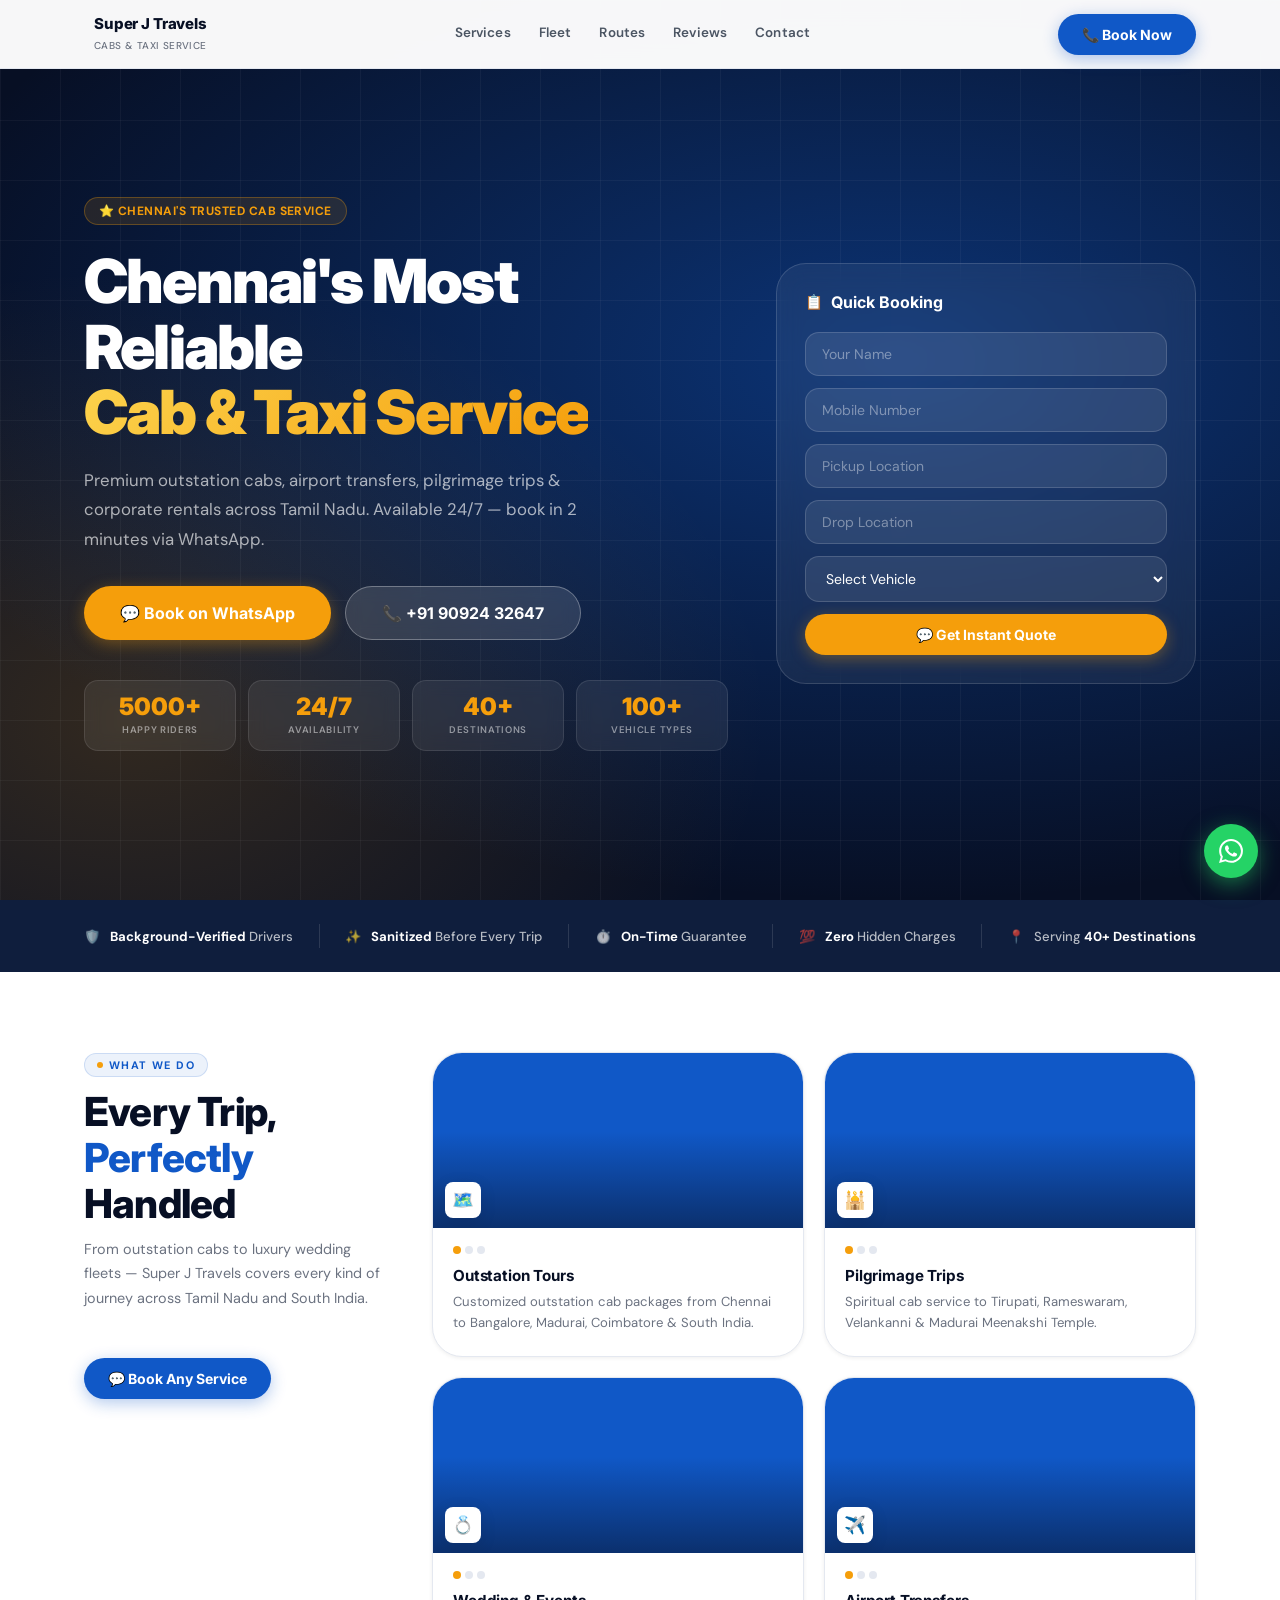
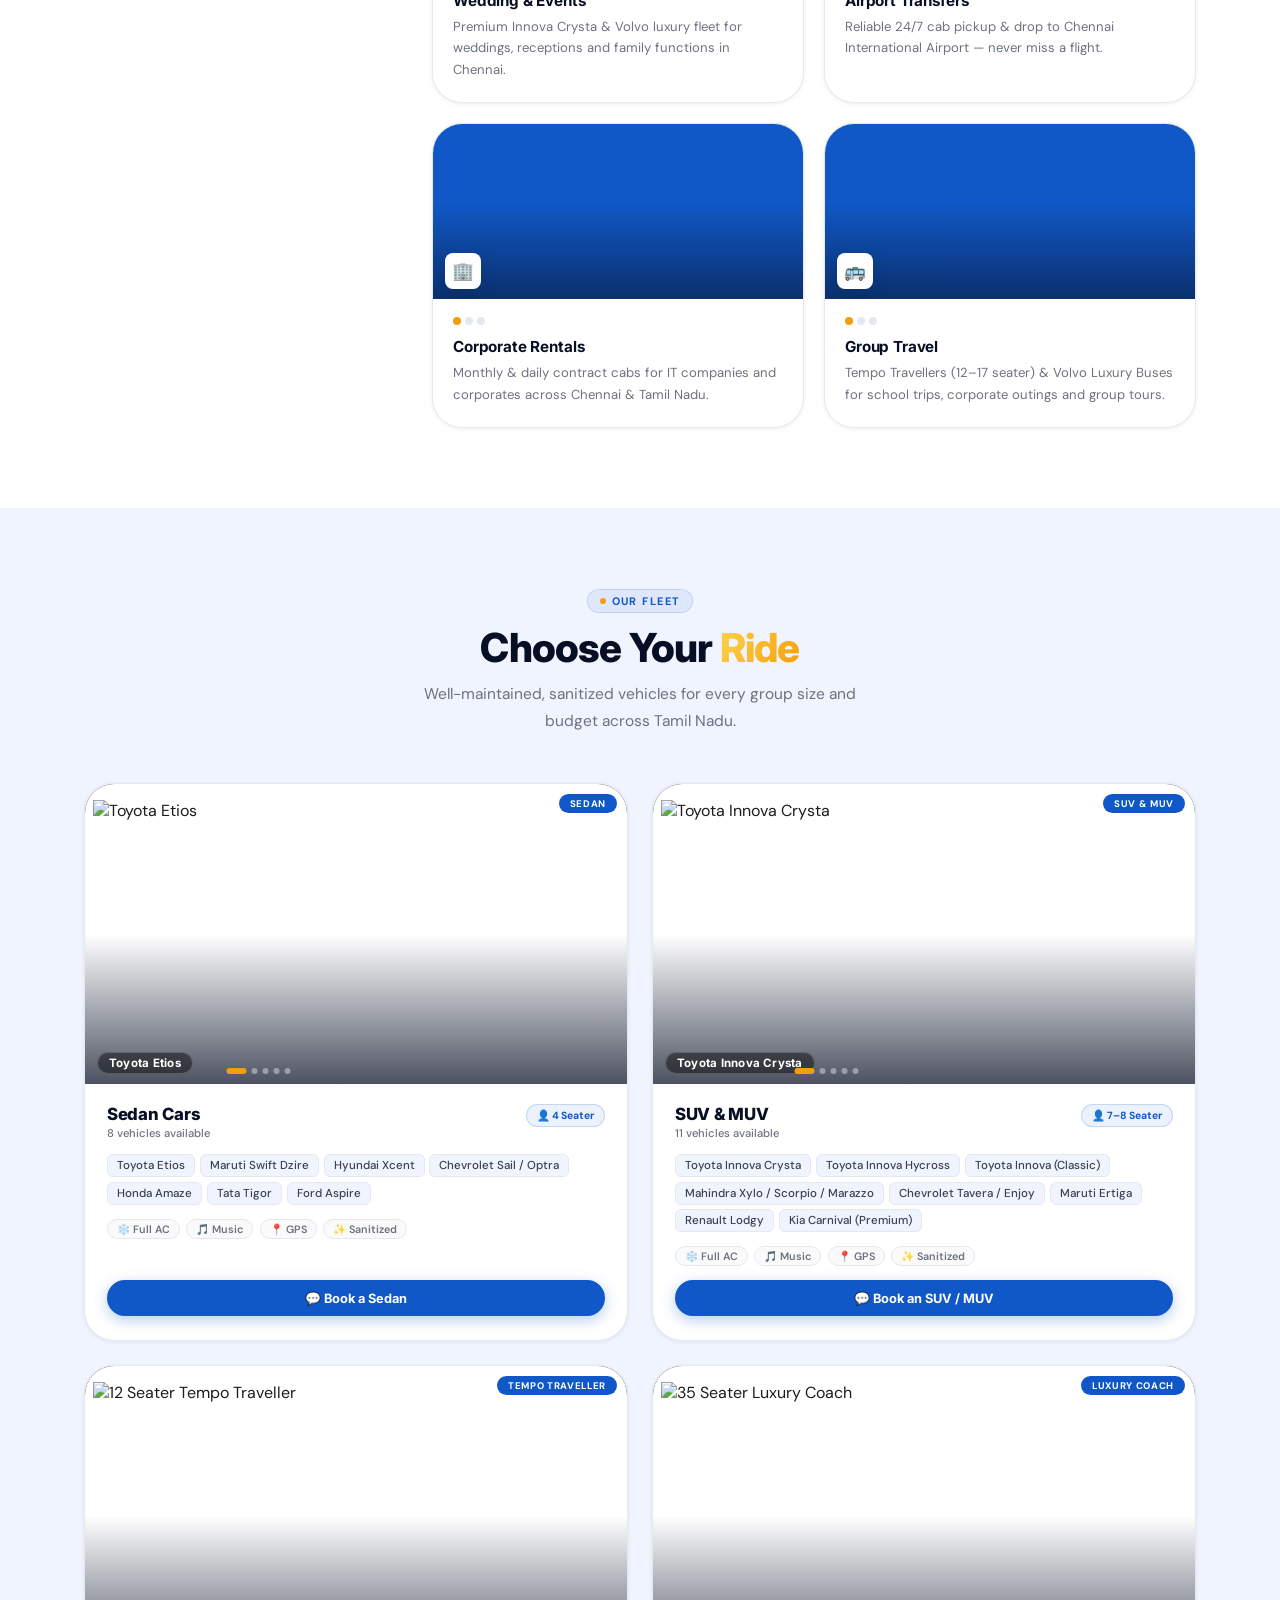
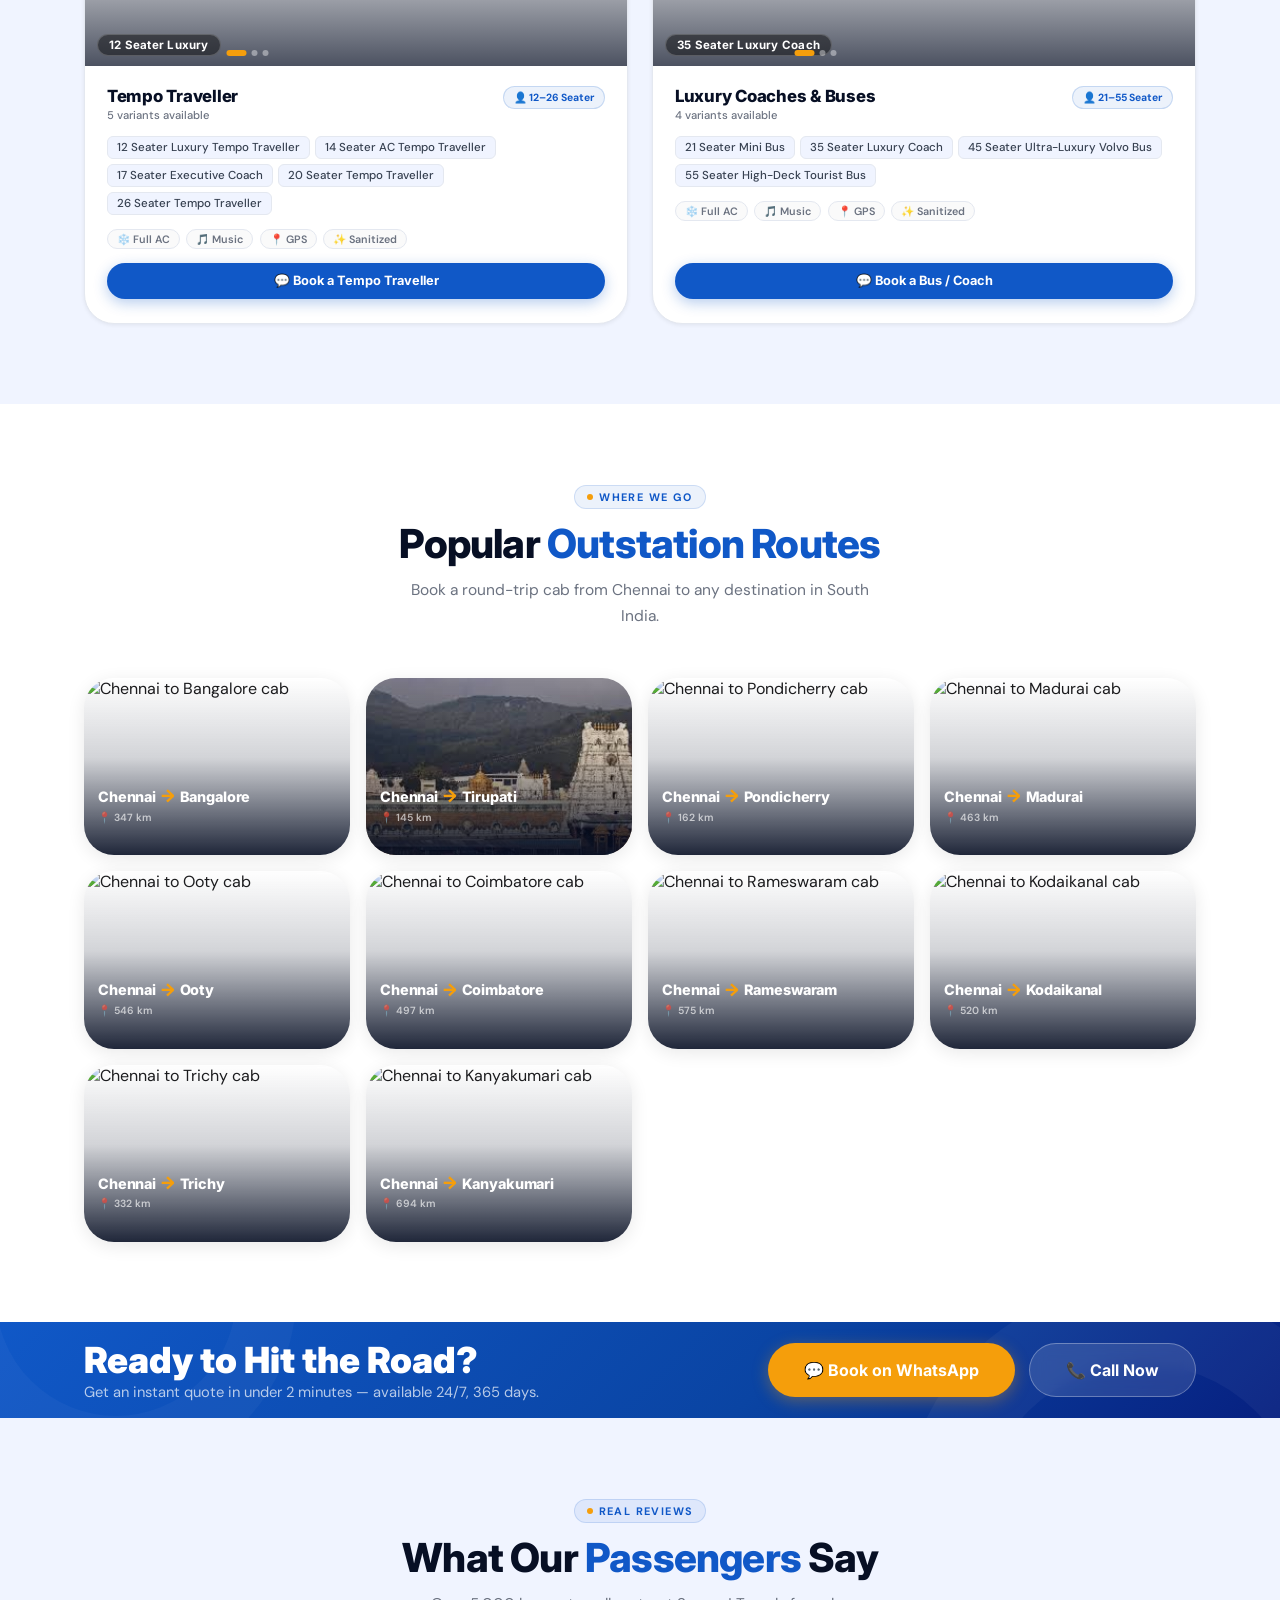
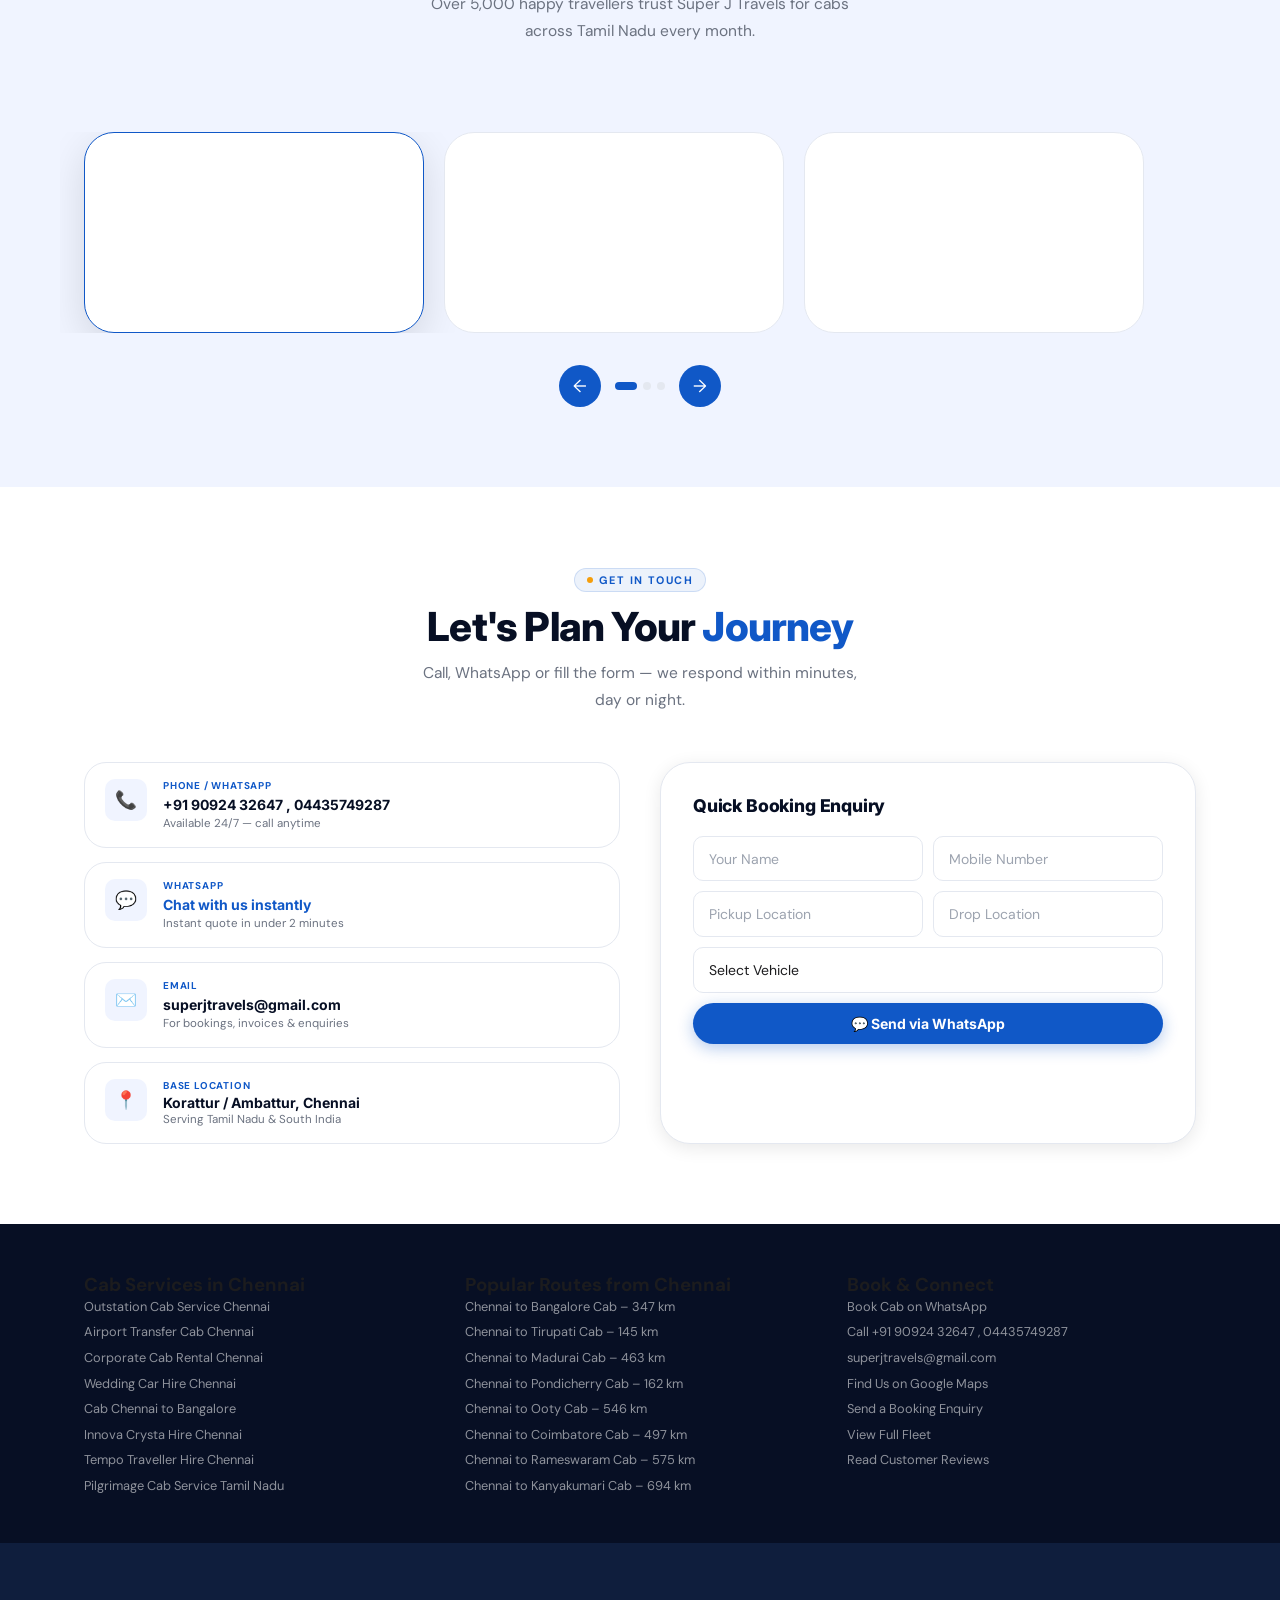
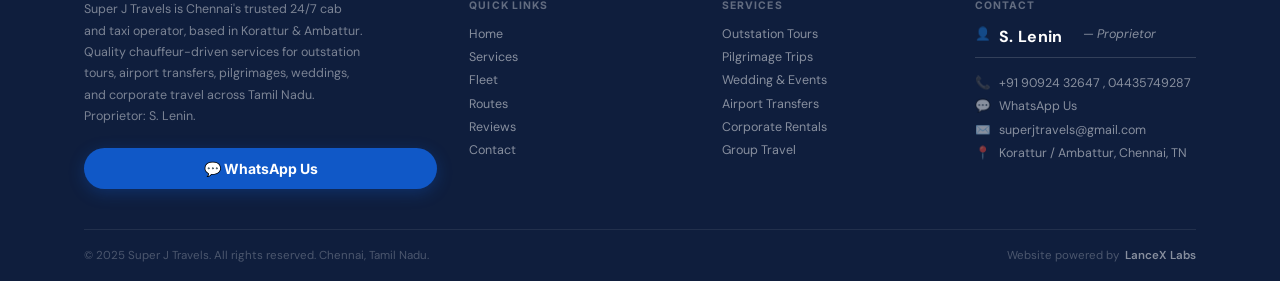
==== commit a94e25c9: "Update index.html" ====
--- a/index.html
+++ b/index.html
@@ -69,7 +69,7 @@
   <div class="container nav-inner">
     <a href="#home" class="nav-logo">
           <img src="https://github.com/lancexlabs/superjtravels/blob/main/images/logo.jpeg?raw=true" alt=""> <div> <strong>Super J Travels</strong><span>Cabs &amp; Taxi Service</span></div>
-      <div><strong>Super J Travels</strong><span>Cabs &amp; Taxi Service</span></div>
+      
     </a>
     <nav class="nav-links" aria-label="Main navigation">
       <a href="#services"     class="nav-link">Services</a>
--- a/style.css
+++ b/style.css
@@ -133,7 +133,7 @@
 
 /* ── FLEET ── */
 .fleet-grid{display:grid;grid-template-columns:repeat(4,1fr);gap:1.125rem}
-.fleet-card{background-color:#fffff;border-radius:var(--r-xl);overflow:hidden;box-shadow:var(--sh-sm);transition:all var(--dur) var(--ease);display:flex;flex-direction:column}
+.fleet-card{background:var(--surface);border:1px solid var(--border);border-radius:var(--r-xl);overflow:hidden;box-shadow:var(--sh-sm);transition:all var(--dur) var(--ease);display:flex;flex-direction:column}
 .fleet-card:hover{box-shadow:var(--sh-xl);transform:translateY(-5px);border-color:var(--blue)}
 .fleet-img-wrap{height:150px;overflow:hidden;position:relative}
 .fleet-img{width:100%;height:100%;object-fit:cover;transition:transform .5s var(--ease)}
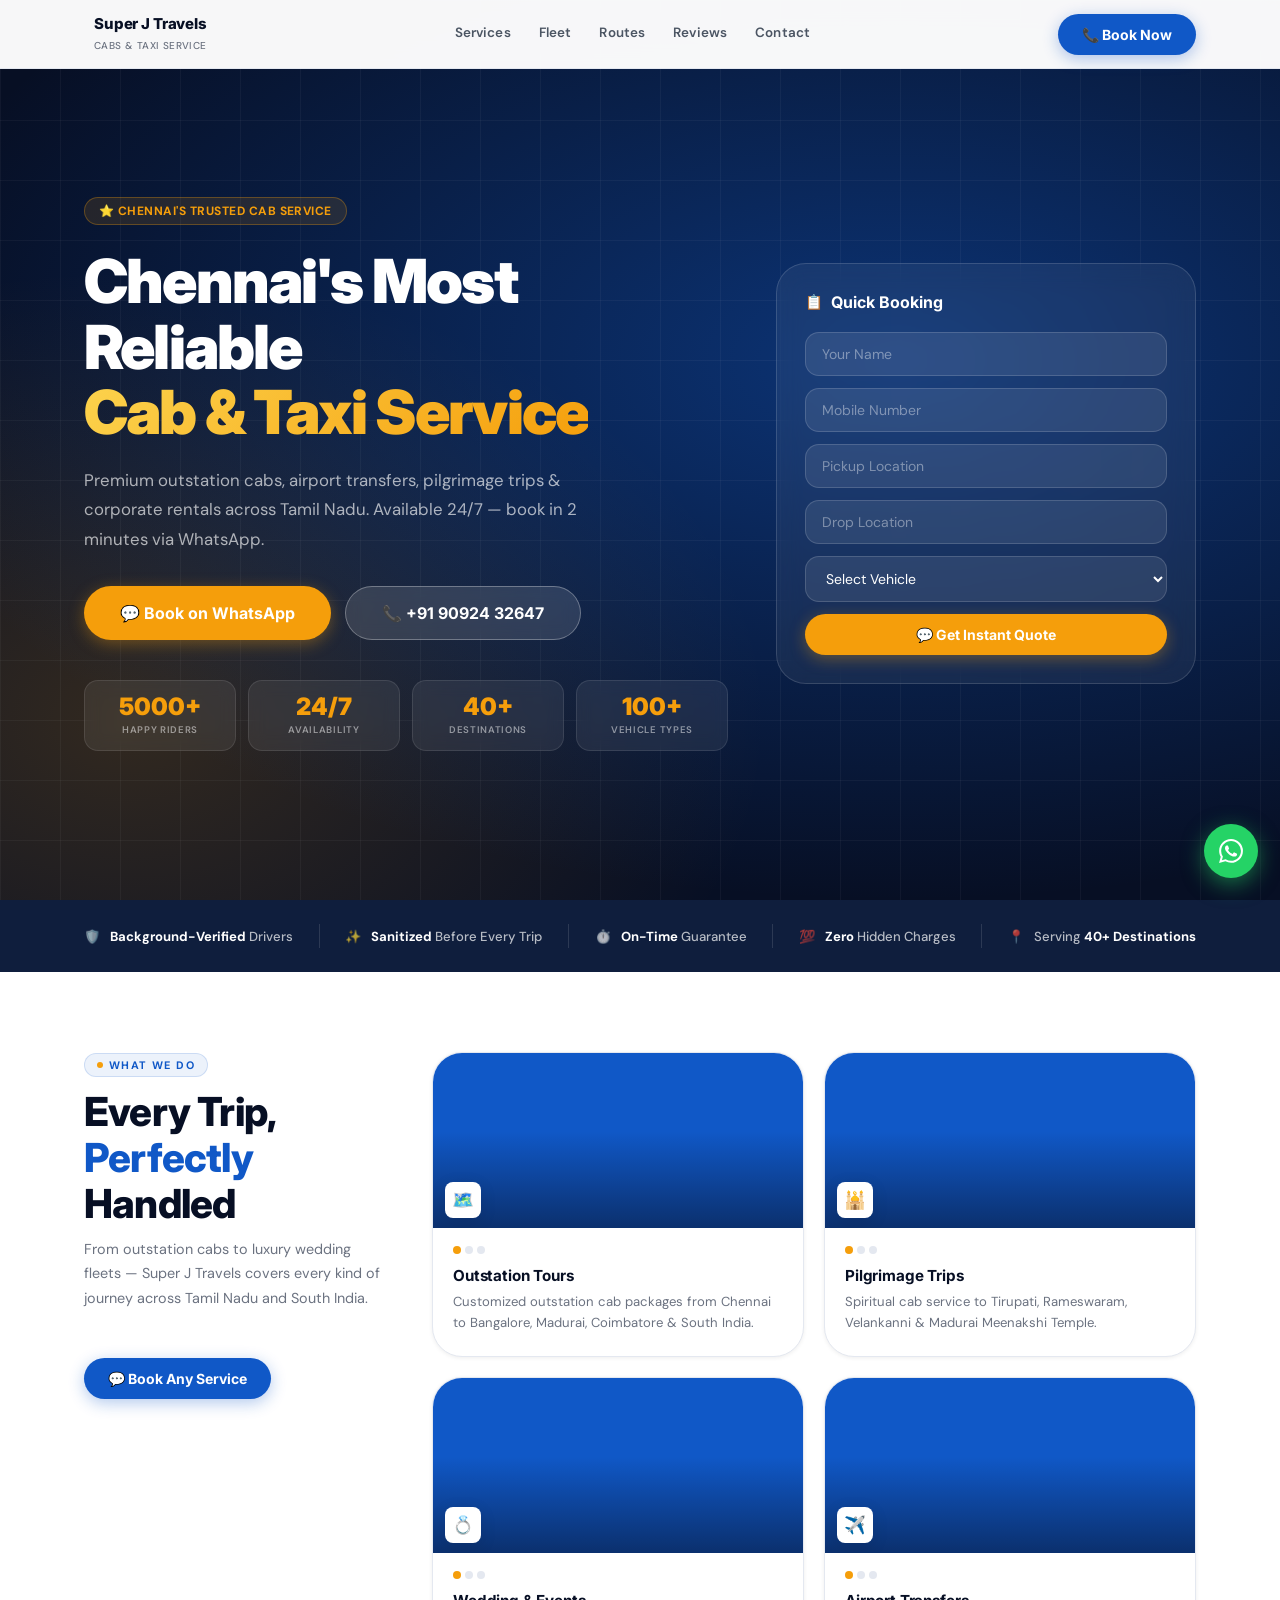
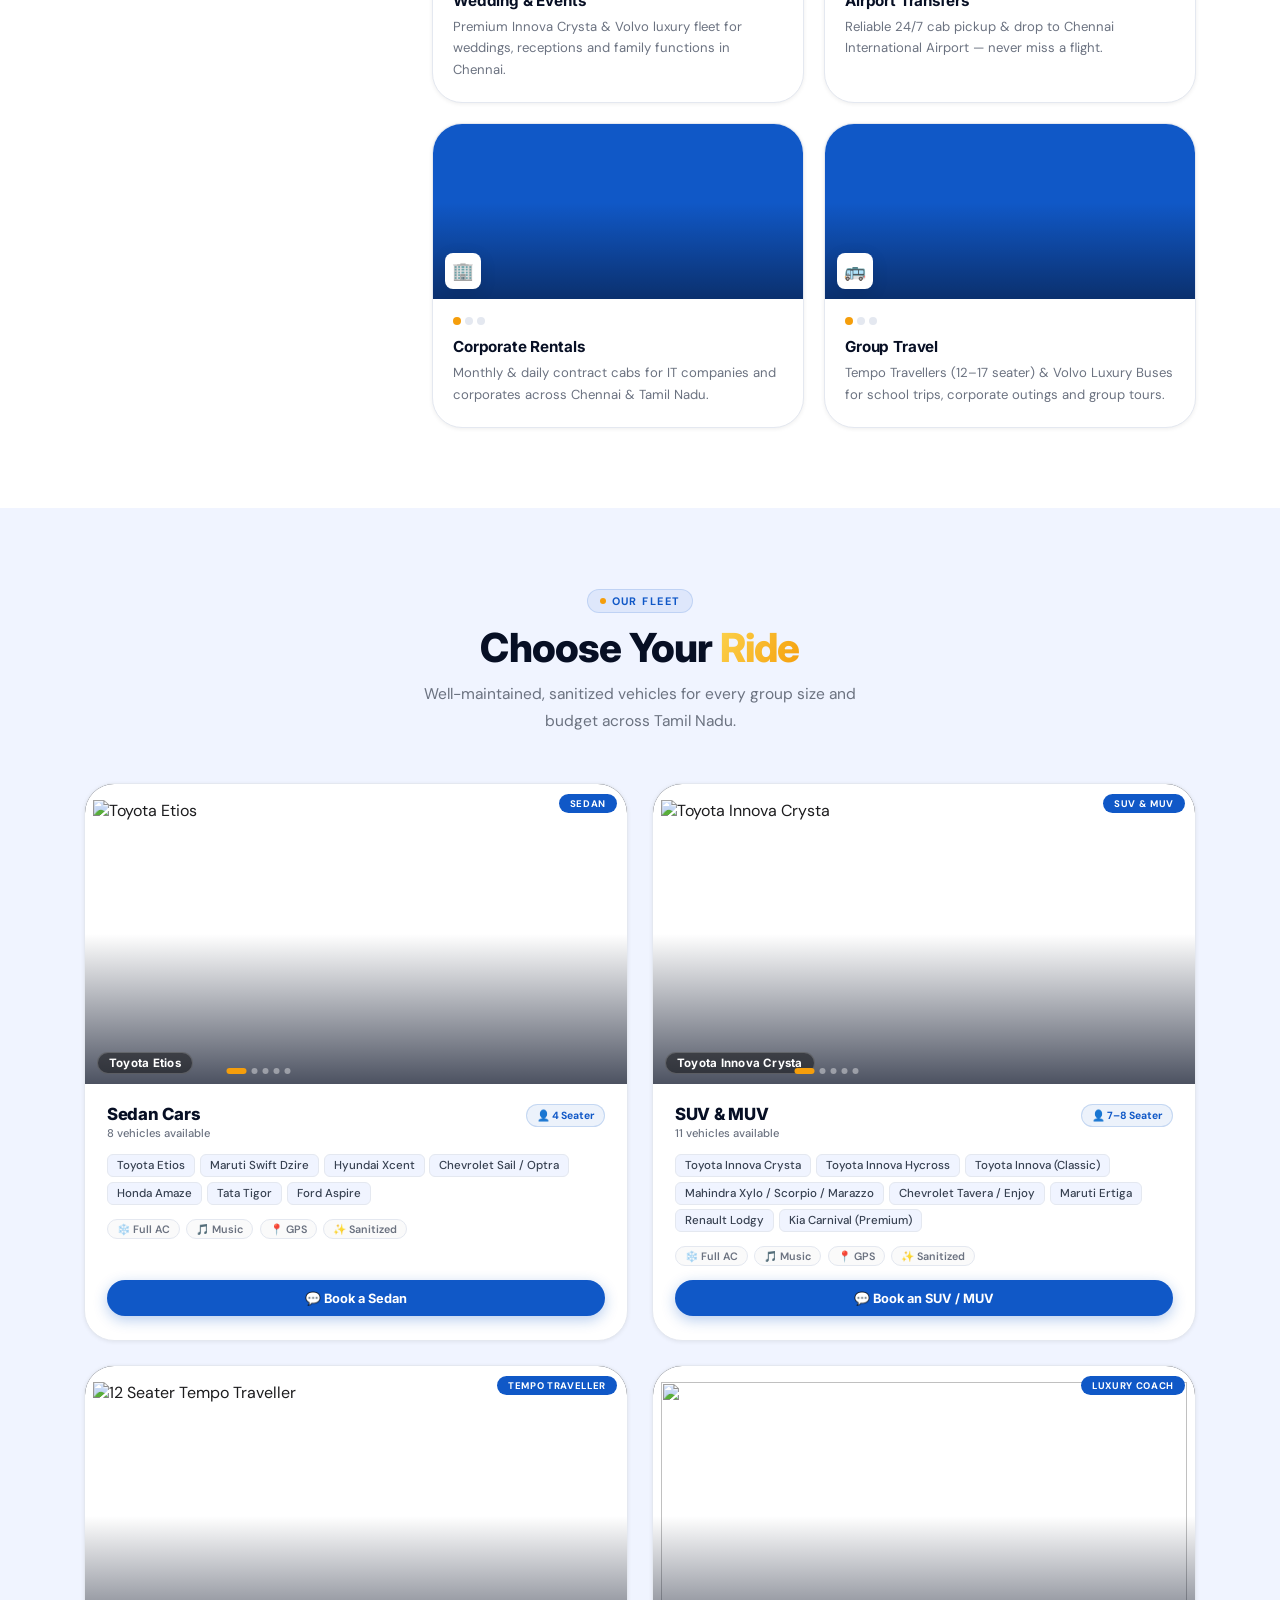
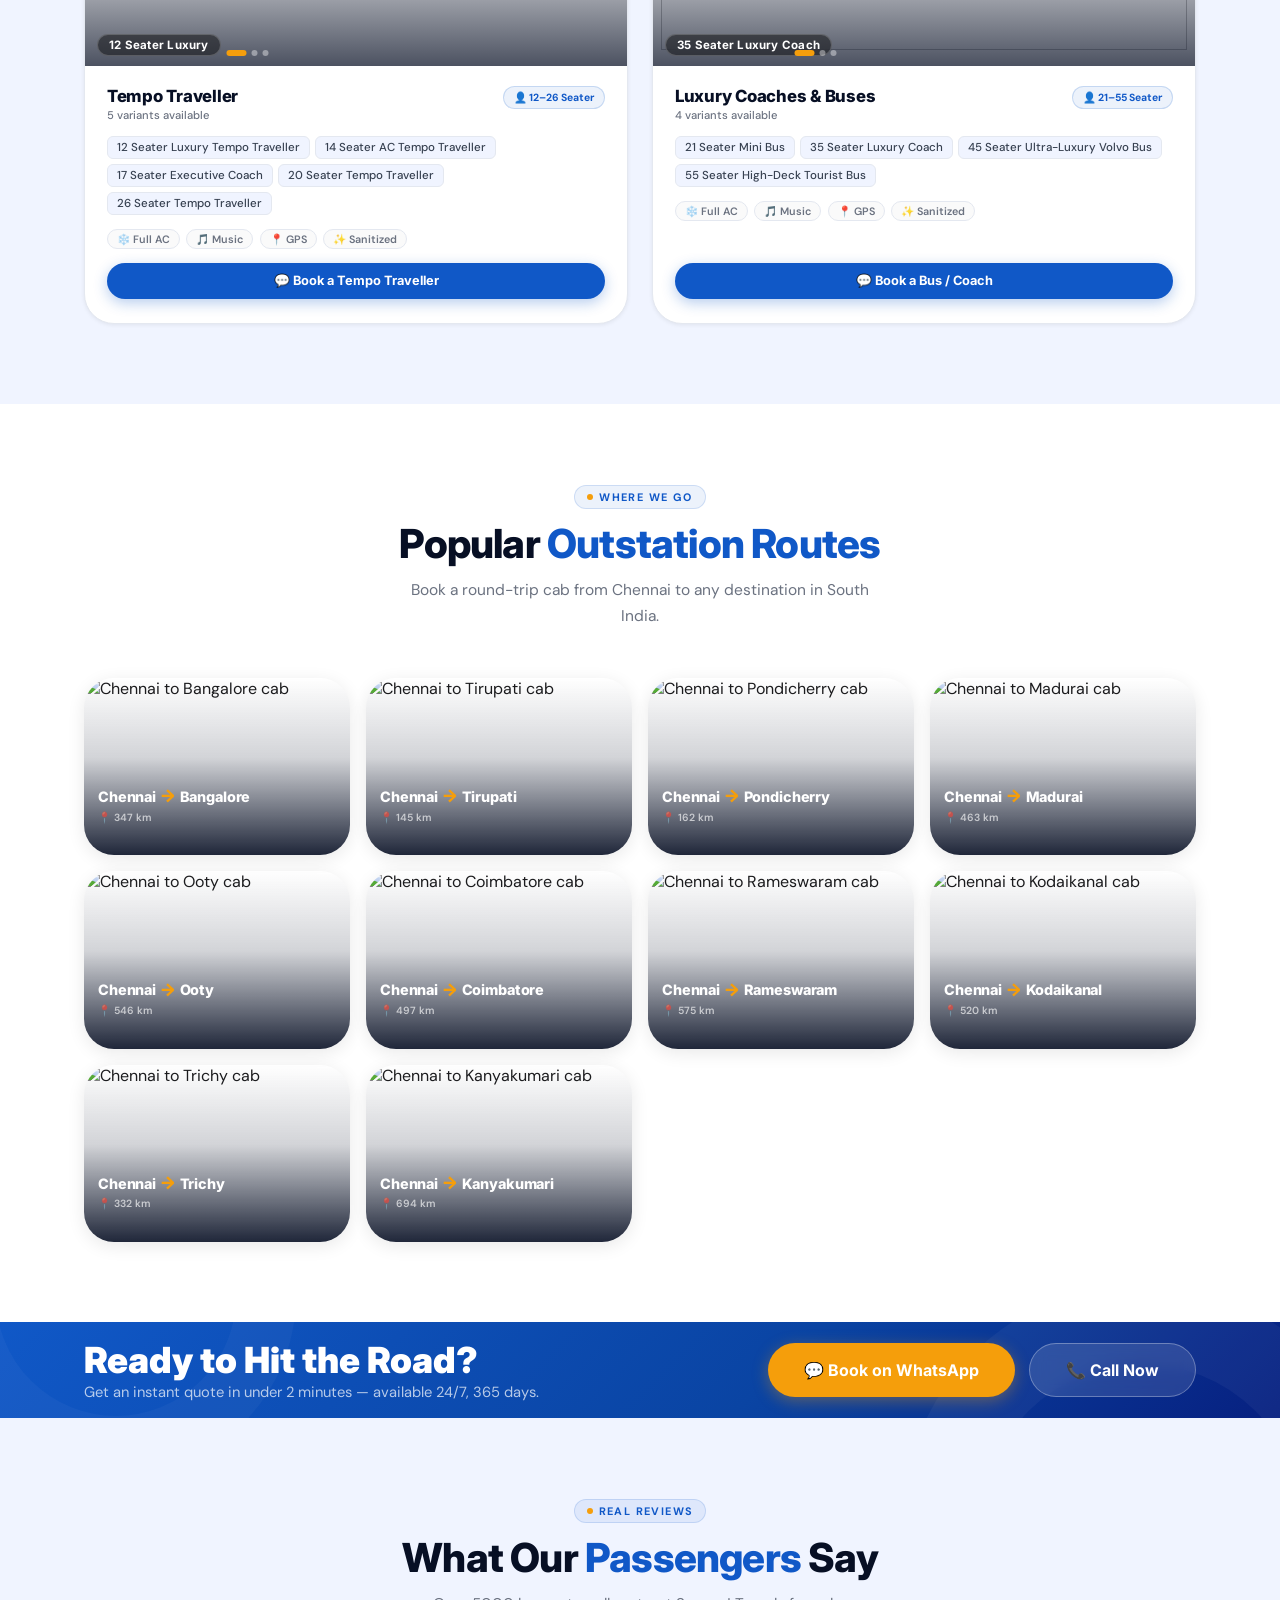
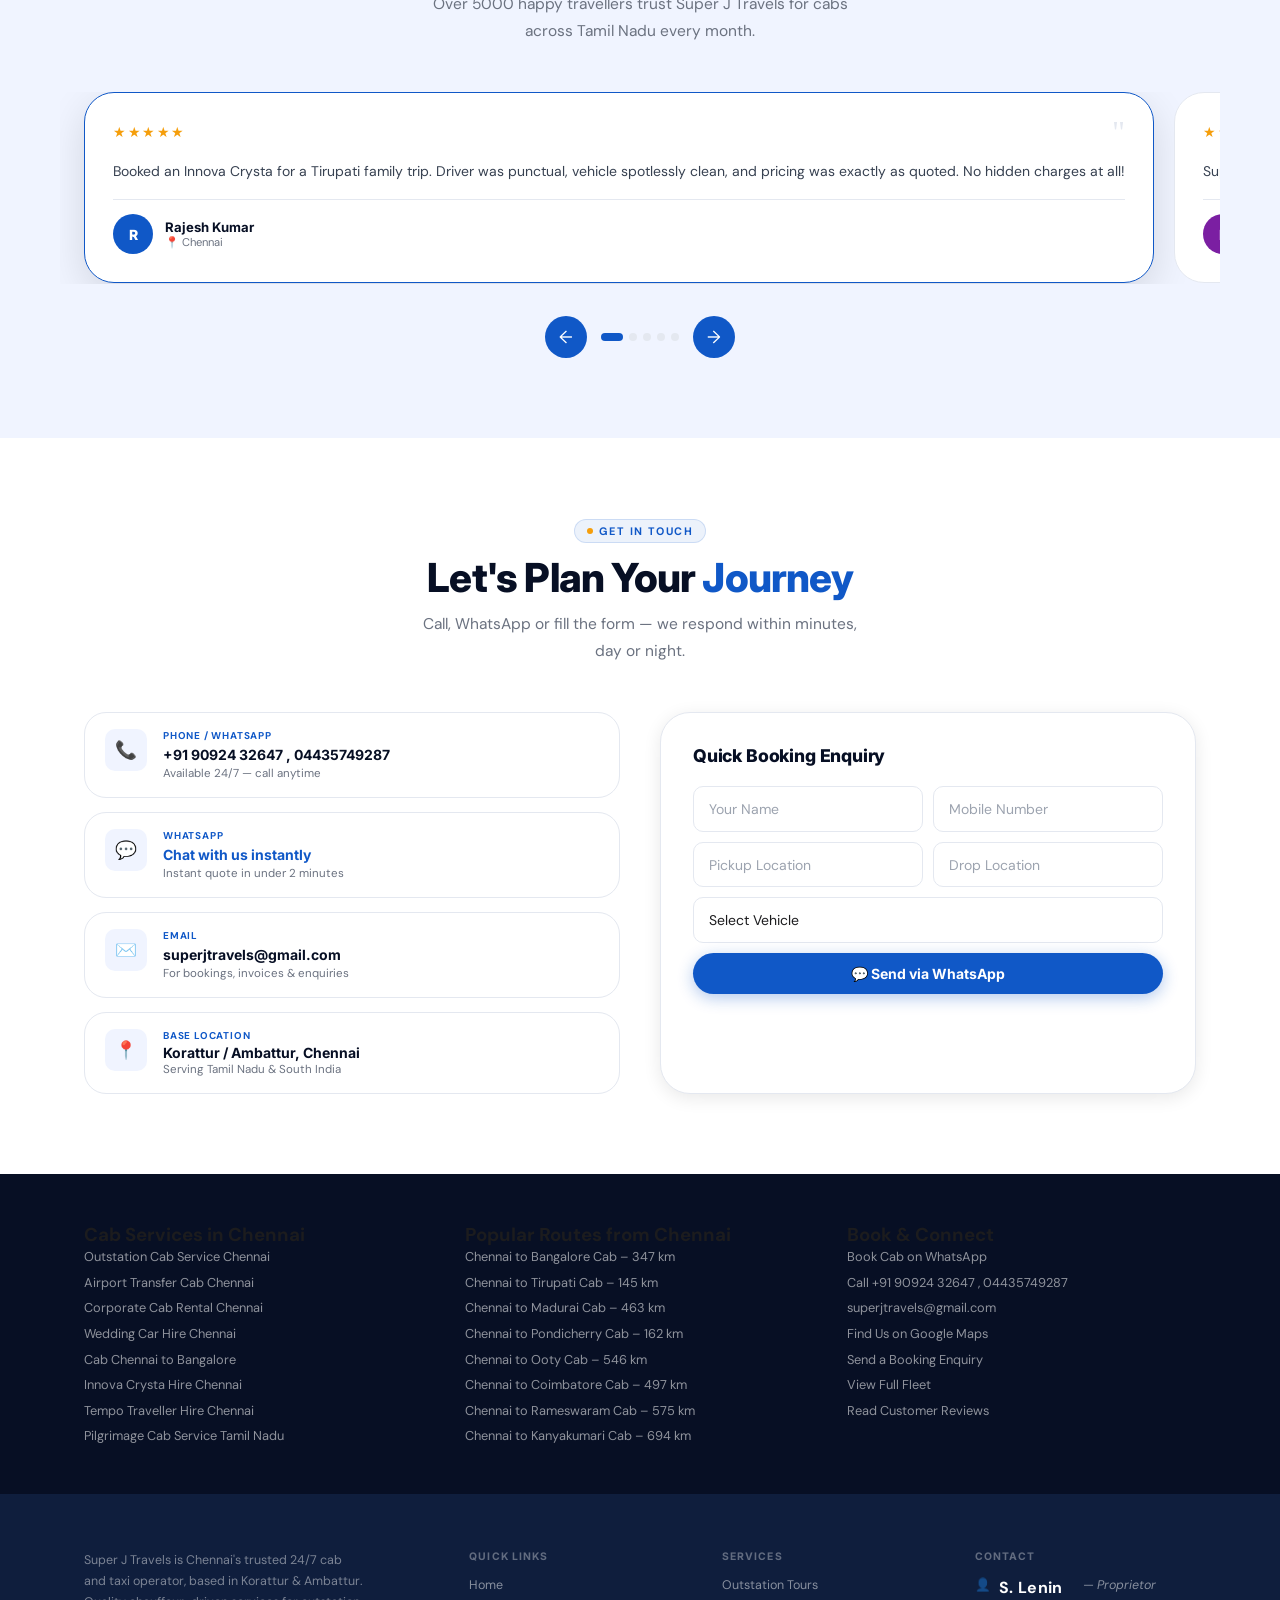
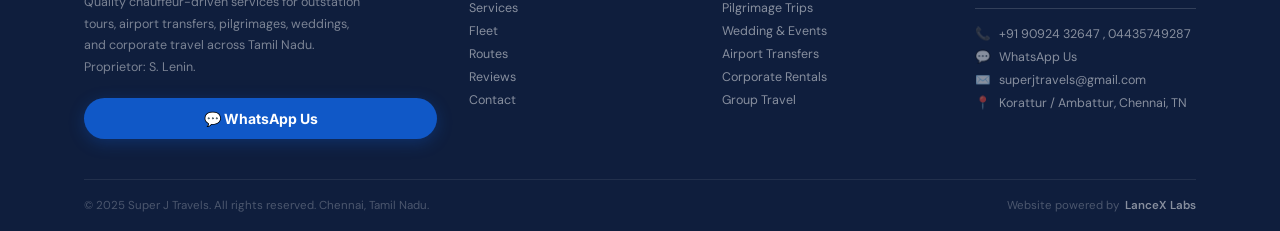
==== commit 2c50b4cd: "Update index.html" ====
--- a/index.html
+++ b/index.html
@@ -7,7 +7,8 @@
 <meta name="description" content="Super J Travels offers reliable 24/7 cab and taxi services in Chennai, Tamil Nadu. Book outstation cabs, airport transfers, pilgrimage trips to Tirupati & Rameswaram, wedding cars, and corporate rentals. Call +91 90924 32647."/>
 <meta name="keywords" content="cab service Chennai, taxi service Chennai, outstation cab Chennai, airport transfer Chennai, Tirupati cab from Chennai, Rameswaram cab, Chennai to Bangalore cab, Innova Crysta hire Chennai, corporate cab Chennai, Super J Travels, cabs Tamil Nadu, 24/7 taxi Chennai"/>
 <meta name="author" content="Super J Travels, Chennai"/>
-<link rel="icon" href="https://github.com/lancexlabs/superjtravels/blob/main/images/logo.jpeg?raw=true" type="image/x-icon" style="width: 300px; height: auto;">
+<link rel="icon" href="images/logo.png" type="image/x-icon">
+
 <meta name="robots" content="index, follow"/>
 <link rel="canonical" href="https://superjtravels.in/"/>
 <meta property="og:type" content="website"/>
@@ -68,14 +69,13 @@
 <header class="navbar" id="navbar">
   <div class="container nav-inner">
     <a href="#home" class="nav-logo">
-          <img src="https://github.com/lancexlabs/superjtravels/blob/main/images/logo.jpeg?raw=true" alt=""> <div> <strong>Super J Travels</strong><span>Cabs &amp; Taxi Service</span></div>
-      
+     <img src="images/logo.png" alt=""> <div> <strong>Super J Travels</strong><span>Cabs &amp; Taxi Service</span></div>
     </a>
     <nav class="nav-links" aria-label="Main navigation">
       <a href="#services"     class="nav-link">Services</a>
       <a href="#fleet"        class="nav-link">Fleet</a>
       <a href="#routes"       class="nav-link">Routes</a>
-      <a href="#testimonials" class="nav-link">Reviews</a>
+      <a href="reviews.html" class="nav-link">Reviews</a>
       <a href="#contact"      class="nav-link">Contact</a>
     </nav>
     <a href="#" class="btn btn-blue" id="navWa">📞 Book Now</a>
@@ -89,7 +89,7 @@
   <a href="#services"     onclick="closeMenu()">Services</a>
   <a href="#fleet"        onclick="closeMenu()">Fleet</a>
   <a href="#routes"       onclick="closeMenu()">Routes</a>
-  <a href="#testimonials" onclick="closeMenu()">Reviews</a>
+  <a href="reviews.html" onclick="closeMenu()">Reviews</a>
   <a href="#contact"      onclick="closeMenu()">Contact</a>
   <a href="#" class="btn btn-blue btn-full" id="mobileWa">💬 Book on WhatsApp</a>
 </div>
@@ -105,7 +105,7 @@
       <p class="hero-sub">Premium outstation cabs, airport transfers, pilgrimage trips &amp; corporate rentals across Tamil Nadu. Available 24/7 — book in 2 minutes via WhatsApp.</p>
       <div class="hero-actions">
         <a href="#" class="btn btn-amber btn-lg" id="heroWa">💬 Book on WhatsApp</a>
-        <a href="tel:+919092432647" class="btn btn-ghost-white btn-lg">📞 +91 90924 32647</a>
+        <a href="tel:+919092432647" class="btn btn-ghost-white btn-lg">📞 +91 90924 32647 </a>
       </div>
       <div class="hero-stats">
         <div class="stat"><span class="stat-val">5000+</span><span class="stat-lbl">Happy Riders</span></div>
@@ -114,12 +114,13 @@
         <div class="stat"><span class="stat-val">100+</span><span class="stat-lbl">Vehicle Types</span></div>
       </div>
     </div>
+    <!-- inline booking card -->
     <aside class="hero-card" aria-label="Quick booking form">
       <div class="hero-card-title">Quick Booking</div>
-      <input id="hcName"    type="text" class="hc-input" placeholder="Your Name"       autocomplete="name"/>
-      <input id="hcPhone"   type="tel"  class="hc-input" placeholder="Mobile Number"   autocomplete="tel"/>
-      <input id="hcPickup"  type="text" class="hc-input" placeholder="Pickup Location"/>
-      <input id="hcDrop"    type="text" class="hc-input" placeholder="Drop Location"/>
+      <input id="hcName"   type="text" class="hc-input" placeholder="Your Name"       autocomplete="name"/>
+      <input id="hcPhone"  type="tel"  class="hc-input" placeholder="Mobile Number"   autocomplete="tel"/>
+      <input id="hcPickup" type="text" class="hc-input" placeholder="Pickup Location"/>
+      <input id="hcDrop"   type="text" class="hc-input" placeholder="Drop Location"/>
       <select id="hcVehicle" class="hc-input">
         <option value="">Select Vehicle</option>
         <option>Swift Dzire (4 Seater)</option>
@@ -158,7 +159,7 @@
         <div class="sec-head">
           <span class="sec-label">What We Do</span>
           <h2 class="sec-title" id="svc-heading">Every Trip,<br><em>Perfectly</em> Handled</h2>
-          <p class="sec-sub svc-sidebar-text">From outstation cabs to luxury wedding fleets — Super J Travels covers every kind of journey across Tamil Nadu and South India.</p>
+          <p class="sec-sub svc-sidebar-text">From  outstation cabs to luxury wedding fleets — Super J Travels covers every kind of journey across Tamil Nadu and South India.</p>
         </div>
         <a href="#" class="btn btn-blue" id="svcWa">💬 Book Any Service</a>
       </div>
@@ -174,7 +175,9 @@
   </div>
 </section>
 
-<!-- FLEET -->
+<!-- ── FLEET SECTION – Drop-in replacement ── -->
+<!-- Paste this entire block in place of the existing <section id="fleet"> -->
+
 <section class="section sec-alt" id="fleet" aria-labelledby="fleet-heading">
   <div class="container">
     <div class="sec-head center reveal">
@@ -182,43 +185,91 @@
       <h2 class="sec-title" id="fleet-heading">Choose Your <mark>Ride</mark></h2>
       <p class="sec-sub">Well-maintained, sanitized vehicles for every group size and budget across Tamil Nadu.</p>
     </div>
+
     <div class="fleet-cat-grid stagger">
 
-      <!-- SEDAN -->
+      <!-- ── SEDAN ── -->
       <div class="fleet-cat-card">
         <div class="fcc-slideshow" data-index="0">
           <div class="fcc-slides">
-            <div class="fcc-slide active"><img src="https://images.overdrive.in/wp-content/uploads/2013/05/Toyota-Etios.jpg" alt="Toyota Etios" loading="lazy"/><span class="fcc-slide-name">Toyota Etios</span></div>
-            <div class="fcc-slide"><img src="https://www.carbike360.com/_next/image?url=https%3A%2F%2Fs3.ap-south-1.amazonaws.com%2Fcb360static%2Fuploads%2F93915ea9-f81f-41bb-9972-b286be448b48-small-New%2520Project%2520-%25202025-01-16T161103.598.webp&w=3840&q=75" alt="Maruti Swift Dzire" loading="lazy"/><span class="fcc-slide-name">Maruti Swift Dzire</span></div>
-            <div class="fcc-slide"><img src="https://imgd-ct.aeplcdn.com/664x415/n/2fhd7sa_1471629.jpg?q=80" alt="Hyundai Xcent" loading="lazy"/><span class="fcc-slide-name">Hyundai Xcent</span></div>
-            <div class="fcc-slide"><img src="https://www.hondacarindia.com/_next/image?url=https%3A%2F%2Fwww.hondacarindia.com%2Fweb-data%2Fmodels%2F2024%2FnewAmaze%2Fexterior360Desktop%2FAMAZE_EXT_360_PEARL_WHITE_V-3__00009_chooseCar.png&w=3840&q=75" alt="Honda Amaze" loading="lazy"/><span class="fcc-slide-name">Honda Amaze</span></div>
-            <div class="fcc-slide"><img src="https://imgd.aeplcdn.com/664x374/n/ssadv9b_1808221.jpg?q=80" alt="Tata Tigor" loading="lazy"/><span class="fcc-slide-name">Tata Tigor / Ford Aspire</span></div>
-          </div>
+            <div class="fcc-slide active">
+              <img src="https://images.overdrive.in/wp-content/uploads/2013/05/Toyota-Etios.jpg" alt="Toyota Etios" loading="lazy"/>
+              <span class="fcc-slide-name">Toyota Etios</span>
+            </div>
+            <div class="fcc-slide">
+              <img src="https://www.carbike360.com/_next/image?url=https%3A%2F%2Fs3.ap-south-1.amazonaws.com%2Fcb360static%2Fuploads%2F93915ea9-f81f-41bb-9972-b286be448b48-small-New%2520Project%2520-%25202025-01-16T161103.598.webp&w=3840&q=75" alt="Maruti Swift Dzire" loading="lazy"/>
+              <span class="fcc-slide-name">Maruti Swift Dzire</span>
+            </div>
+            <div class="fcc-slide">
+              <img src="https://imgd-ct.aeplcdn.com/664x415/n/2fhd7sa_1471629.jpg?q=80" alt="Hyundai Xcent" loading="lazy"/>
+              <span class="fcc-slide-name">Hyundai Xcent</span>
+            </div>
+            <div class="fcc-slide">
+              <img src="https://www.hondacarindia.com/_next/image?url=https%3A%2F%2Fwww.hondacarindia.com%2Fweb-data%2Fmodels%2F2024%2FnewAmaze%2Fexterior360Desktop%2FAMAZE_EXT_360_PEARL_WHITE_V-3__00009_chooseCar.png&w=3840&q=75" alt="Honda Amaze" loading="lazy"/>
+              <span class="fcc-slide-name">Honda Amaze</span>
+            </div>
+            <div class="fcc-slide">
+              <img src="https://imgd.aeplcdn.com/664x374/n/ssadv9b_1808221.jpg?q=80" alt="Tata Tigor / Ford Aspire" loading="lazy"/>
+              <span class="fcc-slide-name">Tata Tigor / Ford Aspire</span>
+            </div>
+            
+          </div>
+          <!-- nav arrows -->
           <button class="fcc-arrow fcc-prev" aria-label="Previous vehicle">&#8249;</button>
           <button class="fcc-arrow fcc-next" aria-label="Next vehicle">&#8250;</button>
+          <!-- dots -->
           <div class="fcc-dots"></div>
+          <!-- category badge -->
           <span class="fcc-cat-badge">Sedan</span>
         </div>
         <div class="fcc-body">
           <div class="fcc-header">
-            <div><div class="fcc-title">Sedan Cars</div><div class="fcc-subtitle">8 vehicles available</div></div>
+            <div>
+              <div class="fcc-title">Sedan Cars</div>
+              <div class="fcc-subtitle">8 vehicles available</div>
+            </div>
             <div class="fcc-seats-pill">👤 4 Seater</div>
           </div>
-          <ul class="fcc-models"><li>Toyota Etios</li><li>Maruti Swift Dzire</li><li>Hyundai Xcent</li><li>Chevrolet Sail / Optra</li><li>Honda Amaze</li><li>Tata Tigor</li><li>Ford Aspire</li></ul>
-          <div class="fcc-amenities"><span>❄️ Full AC</span><span>🎵 Music</span><span>📍 GPS</span><span>✨ Sanitized</span></div>
+          <ul class="fcc-models">
+            <li>Toyota Etios</li>
+            <li>Maruti Swift Dzire</li>
+            <li>Hyundai Xcent</li>
+            <li>Chevrolet Sail / Optra</li>
+            <li>Honda Amaze</li>
+            <li>Tata Tigor</li>
+            <li>Ford Aspire</li>
+          </ul>
+          <div class="fcc-amenities">
+            <span>❄️ Full AC</span><span>🎵 Music</span><span>📍 GPS</span><span>✨ Sanitized</span>
+          </div>
           <a href="#" class="fleet-btn fcc-book-btn" data-v="Sedan Car">💬 Book a Sedan</a>
         </div>
       </div>
 
-      <!-- SUV & MUV -->
+      <!-- ── SUV & MUV ── -->
       <div class="fleet-cat-card">
         <div class="fcc-slideshow" data-index="0">
           <div class="fcc-slides">
-            <div class="fcc-slide active"><img src="https://motoroctane.com/wp-content/uploads/2020/04/innova-crysta-1.jpg" alt="Toyota Innova Crysta" loading="lazy"/><span class="fcc-slide-name">Toyota Innova Crysta</span></div>
-            <div class="fcc-slide"><img src="https://5.imimg.com/data5/GD/IO/GLADMIN-24911211/mahindra-xylo-car-500x500.png" alt="Mahindra Xylo" loading="lazy"/><span class="fcc-slide-name">Mahindra Xylo</span></div>
-            <div class="fcc-slide"><img src="https://5.imimg.com/data5/VK/TC/YQ/SELLER-48821263/mahindra-marazzo-500x500.png" alt="Mahindra Marazzo" loading="lazy"/><span class="fcc-slide-name">Mahindra Marazzo</span></div>
-            <div class="fcc-slide"><img src="https://stimg.cardekho.com/images/carexteriorimages/930x620/Kia/Carnival/8001/1755866555419/front-left-side-47.jpg" alt="Kia Carnival" loading="lazy"/><span class="fcc-slide-name">Kia Carnival (Premium)</span></div>
-            <div class="fcc-slide"><img src="https://shivamautozone.com/wp-content/uploads/2024/09/ERTIGA_BLUISH_BLACK.webp" alt="Maruti Ertiga" loading="lazy"/><span class="fcc-slide-name">Maruti Ertiga / Renault Lodgy</span></div>
+            <div class="fcc-slide active">
+              <img src="https://motoroctane.com/wp-content/uploads/2020/04/innova-crysta-1.jpg" alt="Toyota Innova Crysta" loading="lazy"/>
+              <span class="fcc-slide-name">Toyota Innova Crysta</span>
+            </div>
+            <div class="fcc-slide">
+              <img src="https://5.imimg.com/data5/GD/IO/GLADMIN-24911211/mahindra-xylo-car-500x500.png" alt="Mahindra Xylo" loading="lazy"/>
+              <span class="fcc-slide-name">Mahindra Xylo</span>
+            </div>
+            <div class="fcc-slide">
+              <img src="https://5.imimg.com/data5/VK/TC/YQ/SELLER-48821263/mahindra-marazzo-500x500.png" alt="Mahindra Marazzo" loading="lazy"/>
+              <span class="fcc-slide-name">Mahindra Marazzo</span>
+            </div>
+            <div class="fcc-slide">
+              <img src="https://stimg.cardekho.com/images/carexteriorimages/930x620/Kia/Carnival/8001/1755866555419/front-left-side-47.jpg" alt="Kia Carnival" loading="lazy"/>
+              <span class="fcc-slide-name">Kia Carnival (Premium)</span>
+            </div>
+            <div class="fcc-slide">
+              <img src="https://shivamautozone.com/wp-content/uploads/2024/09/ERTIGA_BLUISH_BLACK.webp" alt="Maruti Ertiga / Renault Lodgy" loading="lazy"/>
+              <span class="fcc-slide-name">Maruti Ertiga / Renault Lodgy</span>
+            </div>
           </div>
           <button class="fcc-arrow fcc-prev" aria-label="Previous vehicle">&#8249;</button>
           <button class="fcc-arrow fcc-next" aria-label="Next vehicle">&#8250;</button>
@@ -227,22 +278,46 @@
         </div>
         <div class="fcc-body">
           <div class="fcc-header">
-            <div><div class="fcc-title">SUV &amp; MUV</div><div class="fcc-subtitle">11 vehicles available</div></div>
+            <div>
+              <div class="fcc-title">SUV &amp; MUV</div>
+              <div class="fcc-subtitle">11 vehicles available</div>
+            </div>
             <div class="fcc-seats-pill">👤 7–8 Seater</div>
           </div>
-          <ul class="fcc-models"><li>Toyota Innova Crysta</li><li>Toyota Innova Hycross</li><li>Toyota Innova (Classic)</li><li>Mahindra Xylo / Scorpio / Marazzo</li><li>Chevrolet Tavera / Enjoy</li><li>Maruti Ertiga</li><li>Renault Lodgy</li><li>Kia Carnival (Premium)</li></ul>
-          <div class="fcc-amenities"><span>❄️ Full AC</span><span>🎵 Music</span><span>📍 GPS</span><span>✨ Sanitized</span></div>
+          <ul class="fcc-models">
+            <li>Toyota Innova Crysta</li>
+            <li>Toyota Innova Hycross</li>
+            <li>Toyota Innova (Classic)</li>
+            <li>Mahindra Xylo / Scorpio / Marazzo</li>
+            <li>Chevrolet Tavera / Enjoy</li>
+            <li>Maruti Ertiga</li>
+            <li>Renault Lodgy</li>
+            <li>Kia Carnival (Premium)</li>
+          </ul>
+          <div class="fcc-amenities">
+            <span>❄️ Full AC</span><span>🎵 Music</span><span>📍 GPS</span><span>✨ Sanitized</span>
+          </div>
           <a href="#" class="fleet-btn fcc-book-btn" data-v="SUV / MUV">💬 Book an SUV / MUV</a>
         </div>
       </div>
 
-      <!-- TEMPO TRAVELLER -->
+      <!-- ── TEMPO TRAVELLER ── -->
       <div class="fleet-cat-card">
         <div class="fcc-slideshow" data-index="0">
           <div class="fcc-slides">
-            <div class="fcc-slide active"><img src="https://www.vpltravels.com/wp-content/uploads/2023/07/Untitled-design-46-1024x1024.webp" alt="12 Seater Tempo Traveller" loading="lazy"/><span class="fcc-slide-name">12 Seater Luxury</span></div>
-            <div class="fcc-slide"><img src="https://www.belhasamotors.com/wp-content/uploads/2024/11/force-urbania-14-seater-bus.jpg" alt="14 Seater Tempo Traveller" loading="lazy"/><span class="fcc-slide-name">14 Seater AC</span></div>
-            <div class="fcc-slide"><img src="https://images.jdmagicbox.com/quickquotes/images_main/force-tourist-bus-20-seater-2220357115-5ztb3wt4.jpg" alt="20 Seater Tempo" loading="lazy"/><span class="fcc-slide-name">20 Seater Tempo</span></div>
+            <div class="fcc-slide active">
+              <img src="https://www.vpltravels.com/wp-content/uploads/2023/07/Untitled-design-46-1024x1024.webp" alt="12 Seater Tempo Traveller" loading="lazy"/>
+              <span class="fcc-slide-name">12 Seater Luxury</span>
+            </div>
+            <div class="fcc-slide">
+              <img src="https://www.belhasamotors.com/wp-content/uploads/2024/11/force-urbania-14-seater-bus.jpg" alt="14 Seater Tempo Traveller" loading="lazy"/>
+              <span class="fcc-slide-name">14 Seater AC</span>
+            </div>
+            <div class="fcc-slide">
+              <img src="https://images.jdmagicbox.com/quickquotes/images_main/force-tourist-bus-20-seater-2220357115-5ztb3wt4.jpg" alt="20 Seater Tempo" loading="lazy"/>
+              <span class="fcc-slide-name">20 Seater Tempo</span>
+            </div>
+           
           </div>
           <button class="fcc-arrow fcc-prev" aria-label="Previous vehicle">&#8249;</button>
           <button class="fcc-arrow fcc-next" aria-label="Next vehicle">&#8250;</button>
@@ -251,22 +326,43 @@
         </div>
         <div class="fcc-body">
           <div class="fcc-header">
-            <div><div class="fcc-title">Tempo Traveller</div><div class="fcc-subtitle">5 variants available</div></div>
+            <div>
+              <div class="fcc-title">Tempo Traveller</div>
+              <div class="fcc-subtitle">5 variants available</div>
+            </div>
             <div class="fcc-seats-pill">👤 12–26 Seater</div>
           </div>
-          <ul class="fcc-models"><li>12 Seater Luxury Tempo Traveller</li><li>14 Seater AC Tempo Traveller</li><li>17 Seater Executive Coach</li><li>20 Seater Tempo Traveller</li><li>26 Seater Tempo Traveller</li></ul>
-          <div class="fcc-amenities"><span>❄️ Full AC</span><span>🎵 Music</span><span>📍 GPS</span><span>✨ Sanitized</span></div>
+          <ul class="fcc-models">
+            <li>12 Seater Luxury Tempo Traveller</li>
+            <li>14 Seater AC Tempo Traveller</li>
+            <li>17 Seater Executive Coach</li>
+            <li>20 Seater Tempo Traveller</li>
+            <li>26 Seater Tempo Traveller</li>
+          </ul>
+          <div class="fcc-amenities">
+            <span>❄️ Full AC</span><span>🎵 Music</span><span>📍 GPS</span><span>✨ Sanitized</span>
+          </div>
           <a href="#" class="fleet-btn fcc-book-btn" data-v="Tempo Traveller">💬 Book a Tempo Traveller</a>
         </div>
       </div>
 
-      <!-- LUXURY COACHES -->
+      <!-- ── LUXURY COACHES & BUSES ── -->
       <div class="fleet-cat-card">
         <div class="fcc-slideshow" data-index="0">
           <div class="fcc-slides">
-            <div class="fcc-slide active"><img src="https://cdn-ilbaihh.nitrocdn.com/suqrOmtFLSELwKyLIigLsDCGbTECElxo/assets/images/optimized/rev-434d918/svanigroup.com/wp-content/uploads/2024/03/Eicher-Bus-35-seater-NonAc-.png" alt="35 Seater Luxury Coach" loading="lazy"/><span class="fcc-slide-name">35 Seater Luxury Coach</span></div>
-            <div class="fcc-slide"><img src="https://ommsaitoursandtravel.com/wp-content/uploads/2023/10/New-Project-27-1.png" alt="45 Seater Volvo Bus" loading="lazy"/><span class="fcc-slide-name">45 Seater Ultra-Luxury Volvo</span></div>
-            <div class="fcc-slide"><img src="https://www.volvobuses.com/content/dam/volvo-buses/markets/india/1860x1050-volvo-9600.jpg" alt="55 Seater High-Deck Bus" loading="lazy"/><span class="fcc-slide-name">55 Seater High-Deck Tourist</span></div>
+            
+            <div class="fcc-slide">
+              <img src="https://cdn-ilbaihh.nitrocdn.com/suqrOmtFLSELwKyLIigLsDCGbTECElxo/assets/images/optimized/rev-434d918/svanigroup.com/wp-content/uploads/2024/03/Eicher-Bus-35-seater-NonAc-.png"35 Seater Luxury Coach" loading="lazy"/>
+              <span class="fcc-slide-name">35 Seater Luxury Coach</span>
+            </div>
+            <div class="fcc-slide">
+              <img src="https://ommsaitoursandtravel.com/wp-content/uploads/2023/10/New-Project-27-1.png" alt="45 Seater Volvo Bus" loading="lazy"/>
+              <span class="fcc-slide-name">45 Seater Ultra-Luxury Volvo</span>
+            </div>
+            <div class="fcc-slide">
+              <img src="https://www.volvobuses.com/content/dam/volvo-buses/markets/india/1860x1050-volvo-9600.jpg" alt="55 Seater High-Deck Bus" loading="lazy"/>
+              <span class="fcc-slide-name">55 Seater High-Deck Tourist</span>
+            </div>
           </div>
           <button class="fcc-arrow fcc-prev" aria-label="Previous vehicle">&#8249;</button>
           <button class="fcc-arrow fcc-next" aria-label="Next vehicle">&#8250;</button>
@@ -275,16 +371,26 @@
         </div>
         <div class="fcc-body">
           <div class="fcc-header">
-            <div><div class="fcc-title">Luxury Coaches &amp; Buses</div><div class="fcc-subtitle">4 variants available</div></div>
+            <div>
+              <div class="fcc-title">Luxury Coaches &amp; Buses</div>
+              <div class="fcc-subtitle">4 variants available</div>
+            </div>
             <div class="fcc-seats-pill">👤 21–55 Seater</div>
           </div>
-          <ul class="fcc-models"><li>21 Seater Mini Bus</li><li>35 Seater Luxury Coach</li><li>45 Seater Ultra-Luxury Volvo Bus</li><li>55 Seater High-Deck Tourist Bus</li></ul>
-          <div class="fcc-amenities"><span>❄️ Full AC</span><span>🎵 Music</span><span>📍 GPS</span><span>✨ Sanitized</span></div>
+          <ul class="fcc-models">
+            <li>21 Seater Mini Bus</li>
+            <li>35 Seater Luxury Coach</li>
+            <li>45 Seater Ultra-Luxury Volvo Bus</li>
+            <li>55 Seater High-Deck Tourist Bus</li>
+          </ul>
+          <div class="fcc-amenities">
+            <span>❄️ Full AC</span><span>🎵 Music</span><span>📍 GPS</span><span>✨ Sanitized</span>
+          </div>
           <a href="#" class="fleet-btn fcc-book-btn" data-v="Luxury Bus / Coach">💬 Book a Bus / Coach</a>
         </div>
       </div>
 
-    </div>
+    </div><!-- /fleet-cat-grid -->
   </div>
 </section>
 
@@ -297,16 +403,16 @@
       <p class="sec-sub">Book a round-trip cab from Chennai to any destination in South India.</p>
     </div>
     <div class="routes-grid stagger">
-      <a class="route-card" href="#" data-t="Bangalore"   aria-label="Book cab to Bangalore 347km"><img class="route-bg" src="https://images.unsplash.com/photo-1596176530529-78163a4f7af2?w=500&q=80" loading="lazy" alt="Chennai to Bangalore cab"><div class="route-overlay"></div><div class="route-content"><div class="route-cities"><span class="route-from">Chennai</span><span class="route-arrow">→</span><span class="route-to">Bangalore</span></div><div class="route-dist">📍 347 km</div><div class="route-cta">Book Now →</div></div></a>
-      <a class="route-card" href="#" data-t="Tirupati"    aria-label="Book cab to Tirupati 145km"><img class="route-bg" src="[data-uri]" loading="lazy" alt="Chennai to Tirupati cab"><div class="route-overlay"></div><div class="route-content"><div class="route-cities"><span class="route-from">Chennai</span><span class="route-arrow">→</span><span class="route-to">Tirupati</span></div><div class="route-dist">📍 145 km</div><div class="route-cta">Book Now →</div></div></a>
-      <a class="route-card" href="#" data-t="Pondicherry" aria-label="Book cab to Pondicherry 162km"><img class="route-bg" src="https://images.unsplash.com/photo-1566303052303-b2d2a9f16f0a?fm=jpg&q=60&w=3000&auto=format&fit=crop&ixlib=rb-4.1.0" loading="lazy" alt="Chennai to Pondicherry cab"><div class="route-overlay"></div><div class="route-content"><div class="route-cities"><span class="route-from">Chennai</span><span class="route-arrow">→</span><span class="route-to">Pondicherry</span></div><div class="route-dist">📍 162 km</div><div class="route-cta">Book Now →</div></div></a>
-      <a class="route-card" href="#" data-t="Madurai"     aria-label="Book cab to Madurai 463km"><img class="route-bg" src="https://s7ap1.scene7.com/is/image/incredibleindia/meenakshi-amman-temple-madurai-tamil-nadu-1-attr-hero?qlt=82&ts=1726654436739" loading="lazy" alt="Chennai to Madurai cab"><div class="route-overlay"></div><div class="route-content"><div class="route-cities"><span class="route-from">Chennai</span><span class="route-arrow">→</span><span class="route-to">Madurai</span></div><div class="route-dist">📍 463 km</div><div class="route-cta">Book Now →</div></div></a>
-      <a class="route-card" href="#" data-t="Ooty"        aria-label="Book cab to Ooty 546km"><img class="route-bg" src="https://t3.ftcdn.net/jpg/05/09/58/00/360_F_509580096_YjyHXMHyTm9OOkjUQS4kOxDXkxbOMWYi.jpg" loading="lazy" alt="Chennai to Ooty cab"><div class="route-overlay"></div><div class="route-content"><div class="route-cities"><span class="route-from">Chennai</span><span class="route-arrow">→</span><span class="route-to">Ooty</span></div><div class="route-dist">📍 546 km</div><div class="route-cta">Book Now →</div></div></a>
-      <a class="route-card" href="#" data-t="Coimbatore"  aria-label="Book cab to Coimbatore 497km"><img class="route-bg" src="https://images.unsplash.com/photo-1561006289-4fe1a09bf743?q=80&w=1160&auto=format&fit=crop&ixlib=rb-4.1.0" loading="lazy" alt="Chennai to Coimbatore cab"><div class="route-overlay"></div><div class="route-content"><div class="route-cities"><span class="route-from">Chennai</span><span class="route-arrow">→</span><span class="route-to">Coimbatore</span></div><div class="route-dist">📍 497 km</div><div class="route-cta">Book Now →</div></div></a>
-      <a class="route-card" href="#" data-t="Rameswaram"  aria-label="Book cab to Rameswaram 575km"><img class="route-bg" src="https://images.unsplash.com/photo-1588416936097-41850ab3d86d?w=500&q=80" loading="lazy" alt="Chennai to Rameswaram cab"><div class="route-overlay"></div><div class="route-content"><div class="route-cities"><span class="route-from">Chennai</span><span class="route-arrow">→</span><span class="route-to">Rameswaram</span></div><div class="route-dist">📍 575 km</div><div class="route-cta">Book Now →</div></div></a>
-      <a class="route-card" href="#" data-t="Kodaikanal"  aria-label="Book cab to Kodaikanal 520km"><img class="route-bg" src="https://hblimg.mmtcdn.com/content/hubble/img/destimg/mmt/activities/m_Kodaikanal_destjulimg_2_l_730_1094.jpg" loading="lazy" alt="Chennai to Kodaikanal cab"><div class="route-overlay"></div><div class="route-content"><div class="route-cities"><span class="route-from">Chennai</span><span class="route-arrow">→</span><span class="route-to">Kodaikanal</span></div><div class="route-dist">📍 520 km</div><div class="route-cta">Book Now →</div></div></a>
-      <a class="route-card" href="#" data-t="Trichy"      aria-label="Book cab to Trichy 332km"><img class="route-bg" src="https://www.trichyproperty.in/wp-content/uploads/2023/08/Trichy-rockfort-bg.webp" loading="lazy" alt="Chennai to Trichy cab"><div class="route-overlay"></div><div class="route-content"><div class="route-cities"><span class="route-from">Chennai</span><span class="route-arrow">→</span><span class="route-to">Trichy</span></div><div class="route-dist">📍 332 km</div><div class="route-cta">Book Now →</div></div></a>
-      <a class="route-card" href="#" data-t="Kanyakumari" aria-label="Book cab to Kanyakumari 694km"><img class="route-bg" src="https://footloosedev.com/wp-content/uploads/2016/04/kanyakumari-e1736840394191.jpg" loading="lazy" alt="Chennai to Kanyakumari cab"><div class="route-overlay"></div><div class="route-content"><div class="route-cities"><span class="route-from">Chennai</span><span class="route-arrow">→</span><span class="route-to">Kanyakumari</span></div><div class="route-dist">📍 694 km</div><div class="route-cta">Book Now →</div></div></a>
+      <a class="route-card" href="#" data-t="Bangalore" aria-label="Book cab to Bangalore 347km"><img class="route-bg" src="https://images.unsplash.com/photo-1596176530529-78163a4f7af2?w=500&q=80" loading="lazy" alt="Chennai to Bangalore cab"><div class="route-overlay"></div><div class="route-content"><div class="route-cities"><span class="route-from">Chennai</span><span class="route-arrow">→</span><span class="route-to">Bangalore</span></div><div class="route-dist">📍 347 km</div><div class="route-cta">Book Now →</div></div></a>
+      <a class="route-card" href="#" data-t="Tirupati" aria-label="Book cab to Tirupati 145km"><img class="route-bg" src="https://images.unsplash.com/photo-1544735716-392fe2489ffa?w=500&q=80" loading="lazy" alt="Chennai to Tirupati cab"><div class="route-overlay"></div><div class="route-content"><div class="route-cities"><span class="route-from">Chennai</span><span class="route-arrow">→</span><span class="route-to">Tirupati</span></div><div class="route-dist">📍 145 km</div><div class="route-cta">Book Now →</div></div></a>
+      <a class="route-card" href="#" data-t="Pondicherry" aria-label="Book cab to Pondicherry 162km"><img class="route-bg" src="https://images.unsplash.com/photo-1566303052303-b2d2a9f16f0a?fm=jpg&q=60&w=3000&auto=format&fit=crop&ixlib=rb-4.1.0&ixid=M3wxMjA3fDB8MHxzZWFyY2h8Mnx8cG9uZGljaGVycnklMjBiZWFjaHxlbnwwfHwwfHx8MA%3D%3D" loading="lazy" alt="Chennai to Pondicherry cab"><div class="route-overlay"></div><div class="route-content"><div class="route-cities"><span class="route-from">Chennai</span><span class="route-arrow">→</span><span class="route-to">Pondicherry</span></div><div class="route-dist">📍 162 km</div><div class="route-cta">Book Now →</div></div></a>
+      <a class="route-card" href="#" data-t="Madurai" aria-label="Book cab to Madurai 463km"><img class="route-bg" src="https://images.unsplash.com/photo-1612965607446-25e1332775ae?w=500&q=80" loading="lazy" alt="Chennai to Madurai cab"><div class="route-overlay"></div><div class="route-content"><div class="route-cities"><span class="route-from">Chennai</span><span class="route-arrow">→</span><span class="route-to">Madurai</span></div><div class="route-dist">📍 463 km</div><div class="route-cta">Book Now →</div></div></a>
+      <a class="route-card" href="#" data-t="Ooty" aria-label="Book cab to Ooty 546km"><img class="route-bg" src="https://t3.ftcdn.net/jpg/05/09/58/00/360_F_509580096_YjyHXMHyTm9OOkjUQS4kOxDXkxbOMWYi.jpg" loading="lazy" alt="Chennai to Ooty cab"><div class="route-overlay"></div><div class="route-content"><div class="route-cities"><span class="route-from">Chennai</span><span class="route-arrow">→</span><span class="route-to">Ooty</span></div><div class="route-dist">📍 546 km</div><div class="route-cta">Book Now →</div></div></a>
+      <a class="route-card" href="#" data-t="Coimbatore" aria-label="Book cab to Coimbatore 497km"><img class="route-bg" src="https://images.unsplash.com/photo-1561006289-4fe1a09bf743?q=80&w=1160&auto=format&fit=crop&ixlib=rb-4.1.0&ixid=M3wxMjA3fDB8MHxwaG90by1wYWdlfHx8fGVufDB8fHx8fA%3D%3D" loading="lazy" alt="Chennai to Coimbatore cab"><div class="route-overlay"></div><div class="route-content"><div class="route-cities"><span class="route-from">Chennai</span><span class="route-arrow">→</span><span class="route-to">Coimbatore</span></div><div class="route-dist">📍 497 km</div><div class="route-cta">Book Now →</div></div></a>
+      <a class="route-card" href="#" data-t="Rameswaram" aria-label="Book cab to Rameswaram 575km"><img class="route-bg" src="https://images.unsplash.com/photo-1588416936097-41850ab3d86d?w=500&q=80" loading="lazy" alt="Chennai to Rameswaram cab"><div class="route-overlay"></div><div class="route-content"><div class="route-cities"><span class="route-from">Chennai</span><span class="route-arrow">→</span><span class="route-to">Rameswaram</span></div><div class="route-dist">📍 575 km</div><div class="route-cta">Book Now →</div></div></a>
+      <a class="route-card" href="#" data-t="Kodaikanal" aria-label="Book cab to Kodaikanal 520km"><img class="route-bg" src="https://images.unsplash.com/photo-1605640840605-14ac1855827b?w=500&q=80" loading="lazy" alt="Chennai to Kodaikanal cab"><div class="route-overlay"></div><div class="route-content"><div class="route-cities"><span class="route-from">Chennai</span><span class="route-arrow">→</span><span class="route-to">Kodaikanal</span></div><div class="route-dist">📍 520 km</div><div class="route-cta">Book Now →</div></div></a>
+      <a class="route-card" href="#" data-t="Trichy" aria-label="Book cab to Trichy 332km"><img class="route-bg" src="https://images.unsplash.com/photo-1614519738232-27ba94d26403?q=80&w=387&auto=format&fit=crop&ixlib=rb-4.1.0&ixid=M3wxMjA3fDB8MHxwaG90by1wYWdlfHx8fGVufDB8fHx8fA%3D%3D" loading="lazy" alt="Chennai to Trichy cab"><div class="route-overlay"></div><div class="route-content"><div class="route-cities"><span class="route-from">Chennai</span><span class="route-arrow">→</span><span class="route-to">Trichy</span></div><div class="route-dist">📍 332 km</div><div class="route-cta">Book Now →</div></div></a>
+      <a class="route-card" href="#" data-t="Kanyakumari" aria-label="Book cab to Kanyakumari 694km"><img class="route-bg" src="https://images.unsplash.com/photo-1570789210967-2cac24afeb00?w=500&q=80" loading="lazy" alt="Chennai to Kanyakumari cab"><div class="route-overlay"></div><div class="route-content"><div class="route-cities"><span class="route-from">Chennai</span><span class="route-arrow">→</span><span class="route-to">Kanyakumari</span></div><div class="route-dist">📍 694 km</div><div class="route-cta">Book Now →</div></div></a>
     </div>
   </div>
 </section>
@@ -325,43 +431,30 @@
   </div>
 </div>
 
-<!-- TESTIMONIALS — Supabase powered -->
+<!-- TESTIMONIALS -->
 <section class="section sec-alt" id="testimonials" aria-labelledby="reviews-heading">
   <div class="container">
-
     <div class="sec-head center reveal">
       <span class="sec-label">Real Reviews</span>
       <h2 class="sec-title" id="reviews-heading">What Our <em>Passengers</em> Say</h2>
-      <p class="sec-sub">Over 5,000 happy travellers trust Super J Travels for cabs across Tamil Nadu every month.</p>
-    </div>
-
-    <!-- Aggregate bar — filled by JS -->
-    <div id="homeAggBar" style="display:flex;align-items:center;justify-content:center;gap:1rem;flex-wrap:wrap;margin-bottom:2.5rem;opacity:0;transition:opacity .4s"></div>
-
-    <!-- Slider -->
+      <p class="sec-sub">Over 5000 happy travellers trust Super J Travels for cabs across Tamil Nadu every month.</p>
+    </div>
     <div class="t-outer">
       <div class="t-track" id="tTrack">
-        <!-- Skeletons while loading -->
-        <div class="t-card" style="min-width:340px"><div style="display:flex;flex-direction:column;gap:.75rem"><div class="skel skel-line w40" style="height:14px"></div><div class="skel skel-line" style="height:11px"></div><div class="skel skel-line w80" style="height:11px"></div><div class="skel skel-line w60" style="height:11px"></div><div style="display:flex;gap:.75rem;align-items:center;margin-top:.5rem"><div class="skel" style="width:40px;height:40px;border-radius:50%;flex-shrink:0"></div><div style="display:flex;flex-direction:column;gap:6px;flex:1"><div class="skel skel-line w60" style="height:11px"></div><div class="skel skel-line w40" style="height:10px"></div></div></div></div></div>
-        <div class="t-card" style="min-width:340px"><div style="display:flex;flex-direction:column;gap:.75rem"><div class="skel skel-line w40" style="height:14px"></div><div class="skel skel-line" style="height:11px"></div><div class="skel skel-line w80" style="height:11px"></div><div style="display:flex;gap:.75rem;align-items:center;margin-top:.5rem"><div class="skel" style="width:40px;height:40px;border-radius:50%;flex-shrink:0"></div><div style="display:flex;flex-direction:column;gap:6px;flex:1"><div class="skel skel-line w60" style="height:11px"></div></div></div></div></div>
-        <div class="t-card" style="min-width:340px"><div style="display:flex;flex-direction:column;gap:.75rem"><div class="skel skel-line w40" style="height:14px"></div><div class="skel skel-line" style="height:11px"></div><div class="skel skel-line w60" style="height:11px"></div><div style="display:flex;gap:.75rem;align-items:center;margin-top:.5rem"><div class="skel" style="width:40px;height:40px;border-radius:50%;flex-shrink:0"></div><div style="display:flex;flex-direction:column;gap:6px;flex:1"><div class="skel skel-line w60" style="height:11px"></div></div></div></div></div>
-      </div>
-    </div>
-
+        <div class="t-card active"><div class="t-header"><div class="t-stars">★★★★★</div><div class="t-quote">"</div></div><p class="t-text">Booked an Innova Crysta for a Tirupati family trip. Driver was punctual, vehicle spotlessly clean, and pricing was exactly as quoted. No hidden charges at all!</p><div class="t-author"><div class="t-avatar" style="background:#1058C7">R</div><div><div class="t-name">Rajesh Kumar</div><div class="t-loc">📍 Chennai</div></div></div></div>
+        <div class="t-card"><div class="t-header"><div class="t-stars">★★★★★</div><div class="t-quote">"</div></div><p class="t-text">Super J Travels handled our airport transfer at 4 AM. The driver arrived early, helped with luggage, and was extremely professional. Highly recommended!</p><div class="t-author"><div class="t-avatar" style="background:#7B1FA2">P</div><div><div class="t-name">Priya Nair</div><div class="t-loc">📍 Bangalore</div></div></div></div>
+        <div class="t-card"><div class="t-header"><div class="t-stars">★★★★★</div><div class="t-quote">"</div></div><p class="t-text">Used a Tempo Traveller for our company outing. Excellent condition, on-time throughout, and the driver knew all the routes perfectly. Will definitely book again.</p><div class="t-author"><div class="t-avatar" style="background:#2E7D32">V</div><div><div class="t-name">Vijay Sundar</div><div class="t-loc">📍 Trichy</div></div></div></div>
+        <div class="t-card"><div class="t-header"><div class="t-stars">★★★★★</div><div class="t-quote">"</div></div><p class="t-text">Arranged wedding cars for our family function. The fleet was beautifully maintained. Lenin sir personally ensured everything was seamless. Outstanding service!</p><div class="t-author"><div class="t-avatar" style="background:#C62828">M</div><div><div class="t-name">Meena Subramanian</div><div class="t-loc">📍 Madurai</div></div></div></div>
+        <div class="t-card"><div class="t-header"><div class="t-stars">★★★★★</div><div class="t-quote">"</div></div><p class="t-text">Regular corporate rentals with Super J Travels. Consistent quality, professional drivers, and billing is always transparent. Our company's go-to travel partner.</p><div class="t-author"><div class="t-avatar" style="background:#E65100">A</div><div><div class="t-name">Arun Krishnamurthy</div><div class="t-loc">📍 Coimbatore</div></div></div></div>
+      </div>
+    </div>
     <div class="t-controls">
       <button class="t-arrow" id="tPrev" aria-label="Previous review">&#8592;</button>
       <div class="t-dots" id="tDots" role="tablist"></div>
       <button class="t-arrow" id="tNext" aria-label="Next review">&#8594;</button>
     </div>
-
-    <!-- View all — shown only when total > HOME_LIMIT -->
-    <div id="viewAllWrap" style="text-align:center;margin-top:2rem;display:none">
-      <a href="reviews.html" class="btn btn-outline">⭐ Read All Reviews</a>
-      <p style="font-size:.75rem;color:var(--muted);margin-top:.625rem" id="viewAllSub"></p>
-    </div>
-
-  </div>
-</section><!-- ← THIS WAS THE MISSING CLOSING TAG -->
+  </div>
+</section>
 
 <!-- CONTACT -->
 <section class="section" id="contact" aria-labelledby="contact-heading">
@@ -376,7 +469,7 @@
         <div class="c-card reveal"><div class="c-icon">📞</div><div><div class="c-label">Phone / WhatsApp</div><a href="tel:+919092432647" class="c-val" style="color:var(--navy)">+91 90924 32647 , 04435749287</a><div class="c-sub">Available 24/7 — call anytime</div></div></div>
         <div class="c-card reveal"><div class="c-icon">💬</div><div><div class="c-label">WhatsApp</div><a href="#" class="c-val" style="color:var(--blue)" id="contactWa">Chat with us instantly</a><div class="c-sub">Instant quote in under 2 minutes</div></div></div>
         <div class="c-card reveal"><div class="c-icon">✉️</div><div><div class="c-label">Email</div><a href="mailto:superjtravels@gmail.com" class="c-val" style="color:var(--navy)">superjtravels@gmail.com</a><div class="c-sub">For bookings, invoices &amp; enquiries</div></div></div>
-        <a href="https://maps.app.goo.gl/DMRi4wqDMGU2T3ABA" target="_blank" rel="noopener noreferrer"><div class="c-card reveal"><div class="c-icon">📍</div><div><div class="c-label">Base Location</div><div class="c-val">Korattur / Ambattur, Chennai</div><div class="c-sub">Serving Tamil Nadu &amp; South India</div></div></div></a>
+       <a href="https://maps.app.goo.gl/DMRi4wqDMGU2T3ABA" target="_blank" rel="noopener noreferrer"><div class="c-card reveal"><div class="c-icon">📍</div><div><div class="c-label">Base Location</div><div class="c-val">Korattur / Ambattur, Chennai</div><div class="c-sub">Serving Tamil Nadu &amp; South India</div></div></div></a>
       </div>
       <div class="contact-form reveal">
         <div class="form-title">Quick Booking Enquiry</div>
@@ -415,7 +508,7 @@
           <a href="#services" title="Airport transfer cab Chennai">Airport Transfer Cab Chennai</a>
           <a href="#services" title="Corporate cab rental Chennai">Corporate Cab Rental Chennai</a>
           <a href="#services" title="Wedding car hire Chennai">Wedding Car Hire Chennai</a>
-          <a href="#services" title="One way cab Chennai to Bangalore">Cab Chennai to Bangalore</a>
+          <a href="#services" title="One way cab Chennai to Bangalore"> Cab Chennai to Bangalore</a>
           <a href="#fleet"    title="Innova Crysta hire Chennai">Innova Crysta Hire Chennai</a>
           <a href="#fleet"    title="Tempo traveller hire Chennai">Tempo Traveller Hire Chennai</a>
           <a href="#services" title="Pilgrimage cab service Tamil Nadu">Pilgrimage Cab Service Tamil Nadu</a>
@@ -442,8 +535,8 @@
           <a href="mailto:superjtravels@gmail.com" title="Email Super J Travels">superjtravels@gmail.com</a>
           <a href="https://maps.google.com/?q=Korattur+Chennai+Cab+Service" target="_blank" rel="noopener" title="Cab service Chennai Google Maps">Find Us on Google Maps</a>
           <a href="#contact" title="Contact Super J Travels">Send a Booking Enquiry</a>
-          <a href="#fleet"   title="View all cabs and buses">View Full Fleet</a>
-          <a href="reviews.html" title="Customer reviews Super J Travels">Read Customer Reviews</a>
+          <a href="#fleet" title="View all cabs and buses">View Full Fleet</a>
+          <a href="#testimonials" title="Customer reviews Super J Travels">Read Customer Reviews</a>
         </div>
       </div>
     </div>
@@ -466,7 +559,7 @@
           <li><a href="#services">Services</a></li>
           <li><a href="#fleet">Fleet</a></li>
           <li><a href="#routes">Routes</a></li>
-          <li><a href="reviews.html">Reviews</a></li>
+          <li><a href="#testimonials">Reviews</a></li>
           <li><a href="#contact">Contact</a></li>
         </ul>
       </div>
@@ -488,7 +581,7 @@
           <li class="footer-contact-row"><span>📞</span><a href="tel:+919092432647">+91 90924 32647 , 04435749287</a></li>
           <li class="footer-contact-row"><span>💬</span><a href="#" id="footerWa2">WhatsApp Us</a></li>
           <li class="footer-contact-row"><span>✉️</span><a href="mailto:superjtravels@gmail.com">superjtravels@gmail.com</a></li>
-          <a href="https://maps.app.goo.gl/DMRi4wqDMGU2T3ABA" target="_blank" rel="noopener noreferrer"><li class="footer-contact-row"><span>📍</span><span style="color:rgba(255,255,255,.5);font-size:.78rem">Korattur / Ambattur, Chennai, TN</span></li></a>
+           <a href="https://maps.app.goo.gl/DMRi4wqDMGU2T3ABA"><li class="footer-contact-row"><span>📍</span><span style="color:rgba(255,255,255,.5);font-size:.78rem">Korattur / Ambattur, Chennai, TN</span></li></a>
         </ul>
       </div>
     </div>
